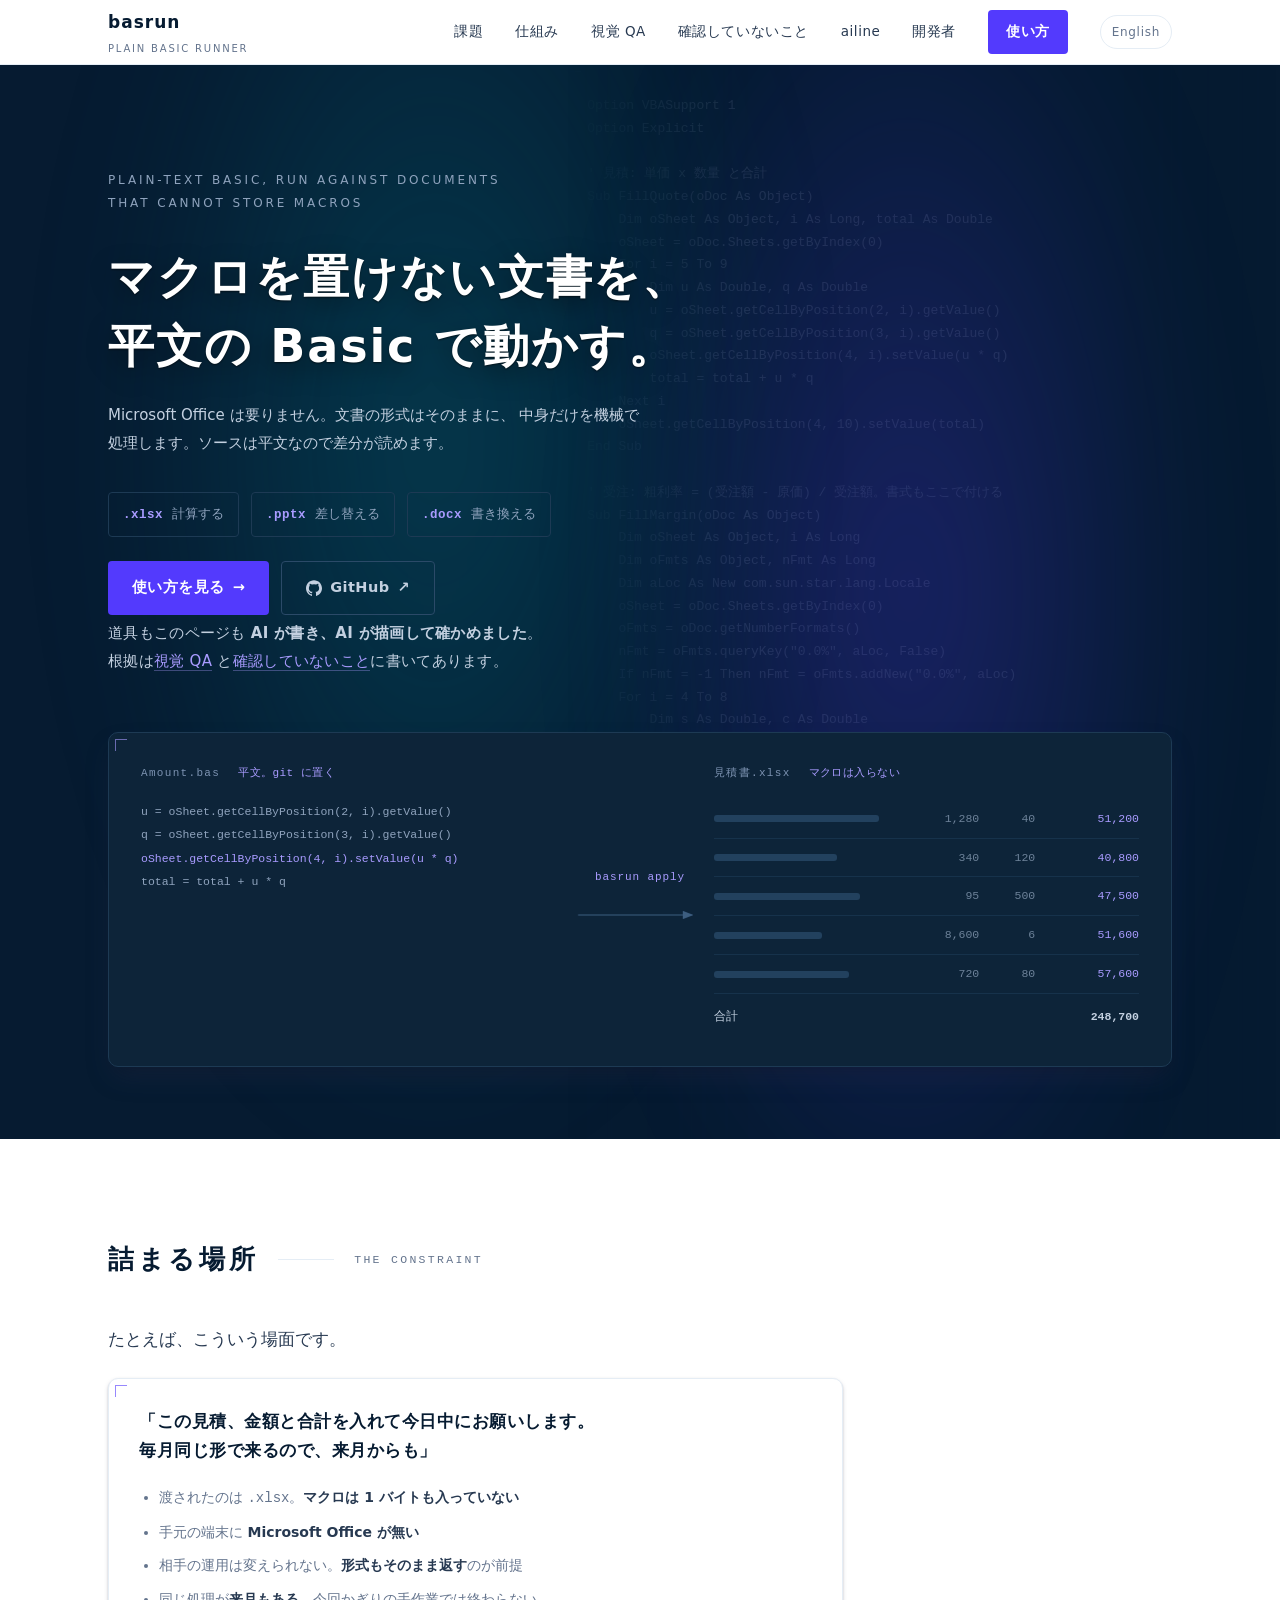
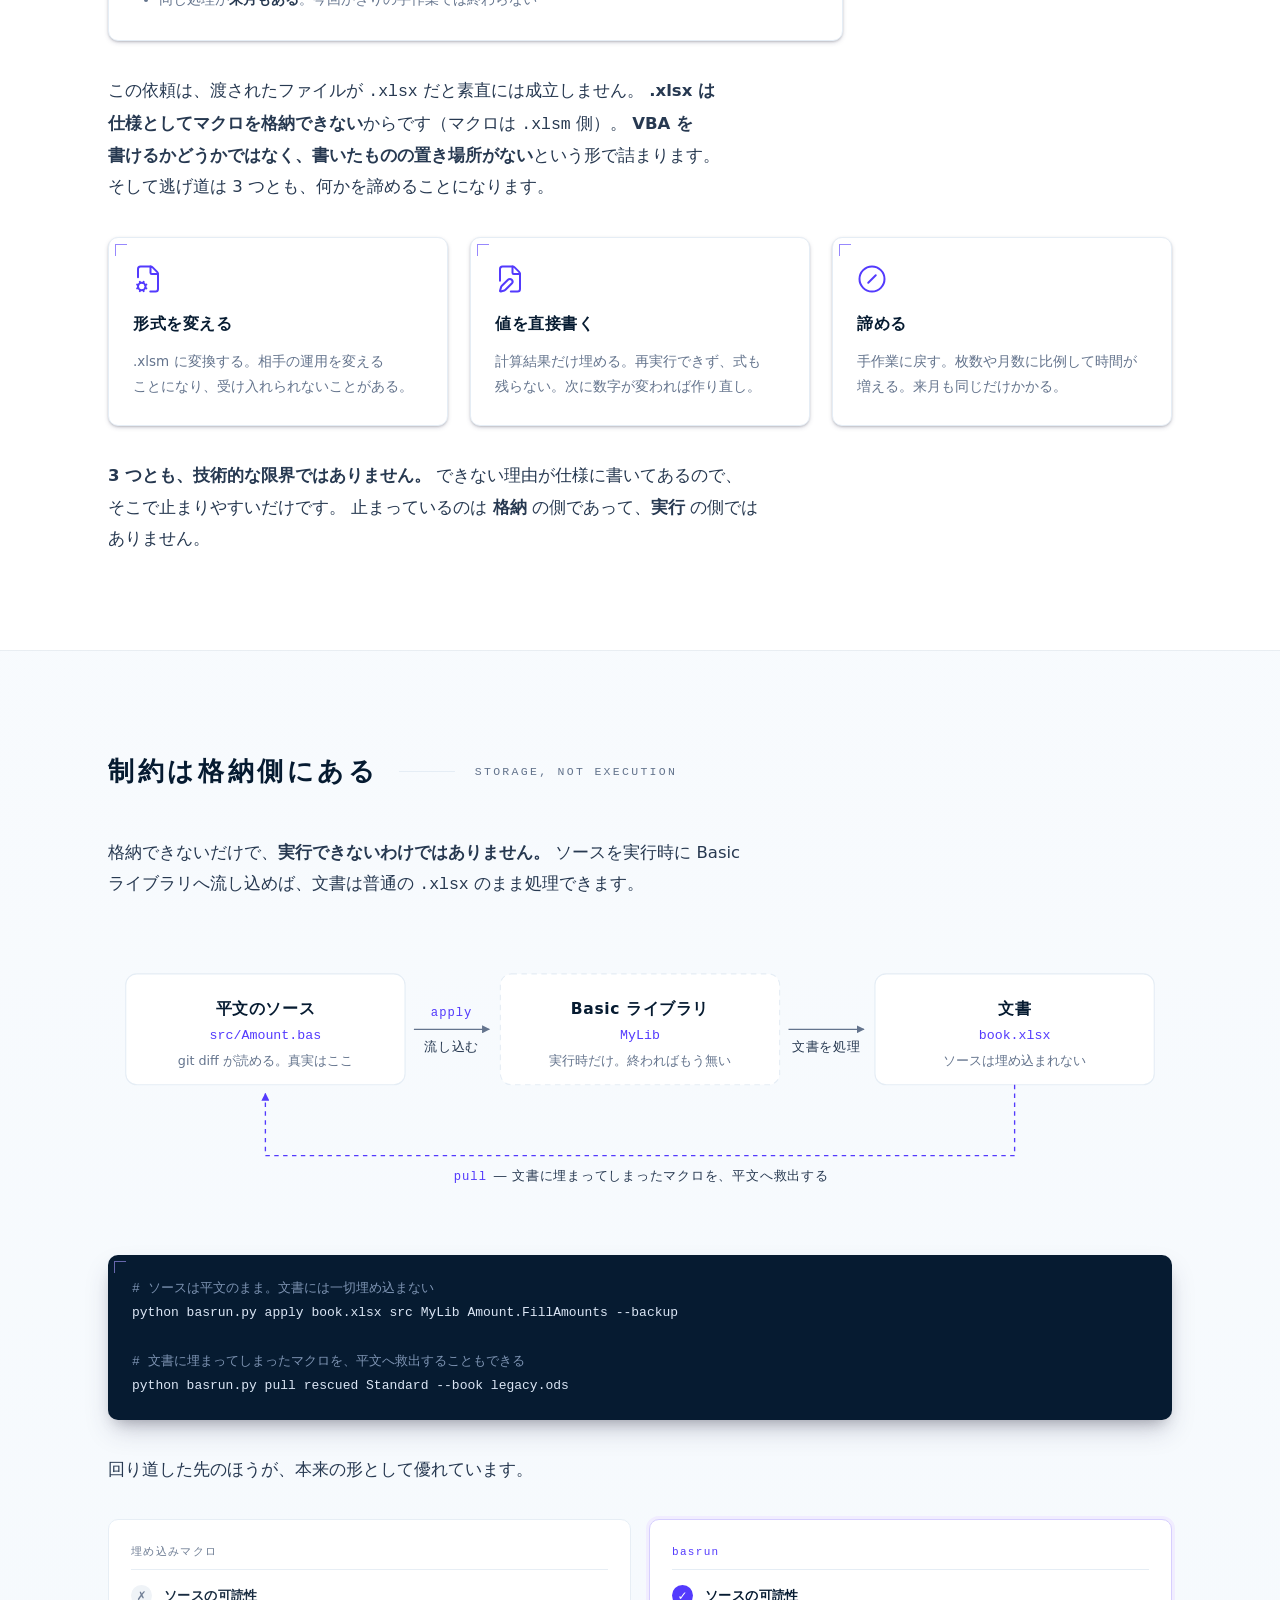
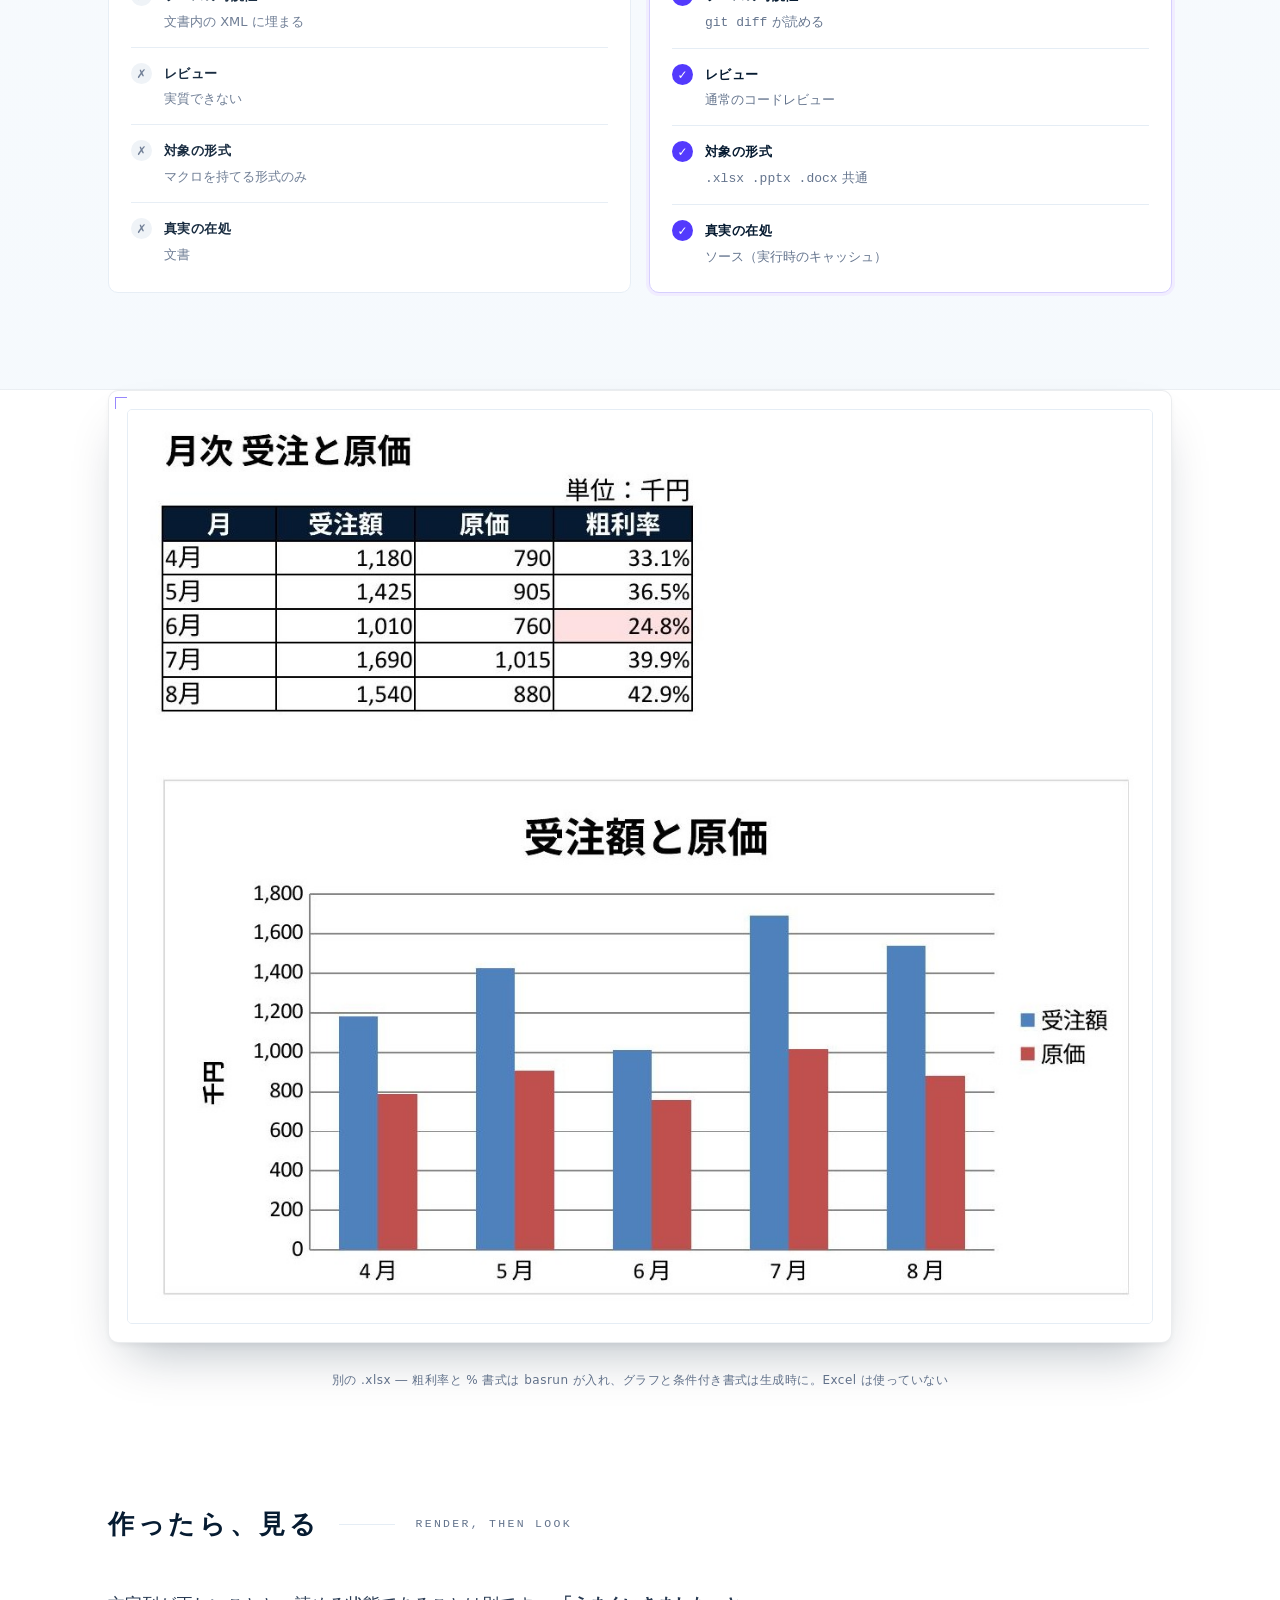
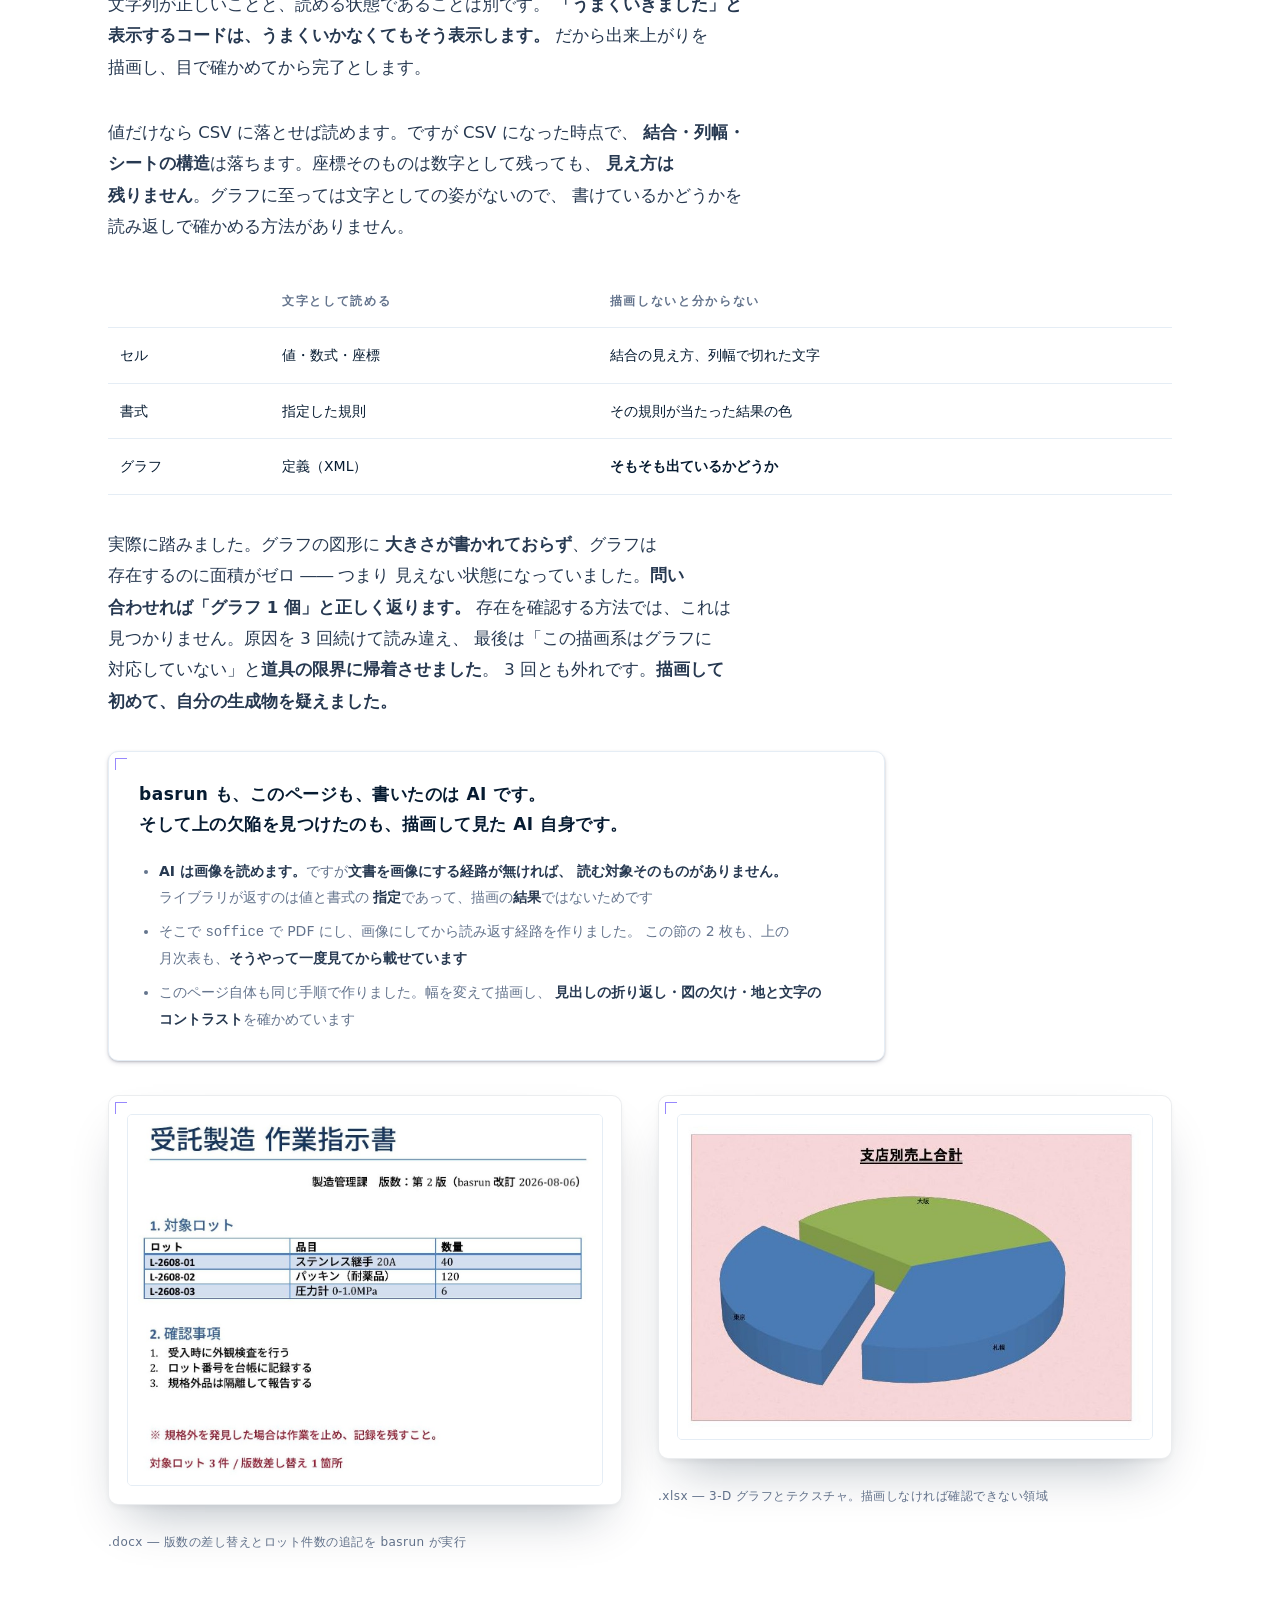
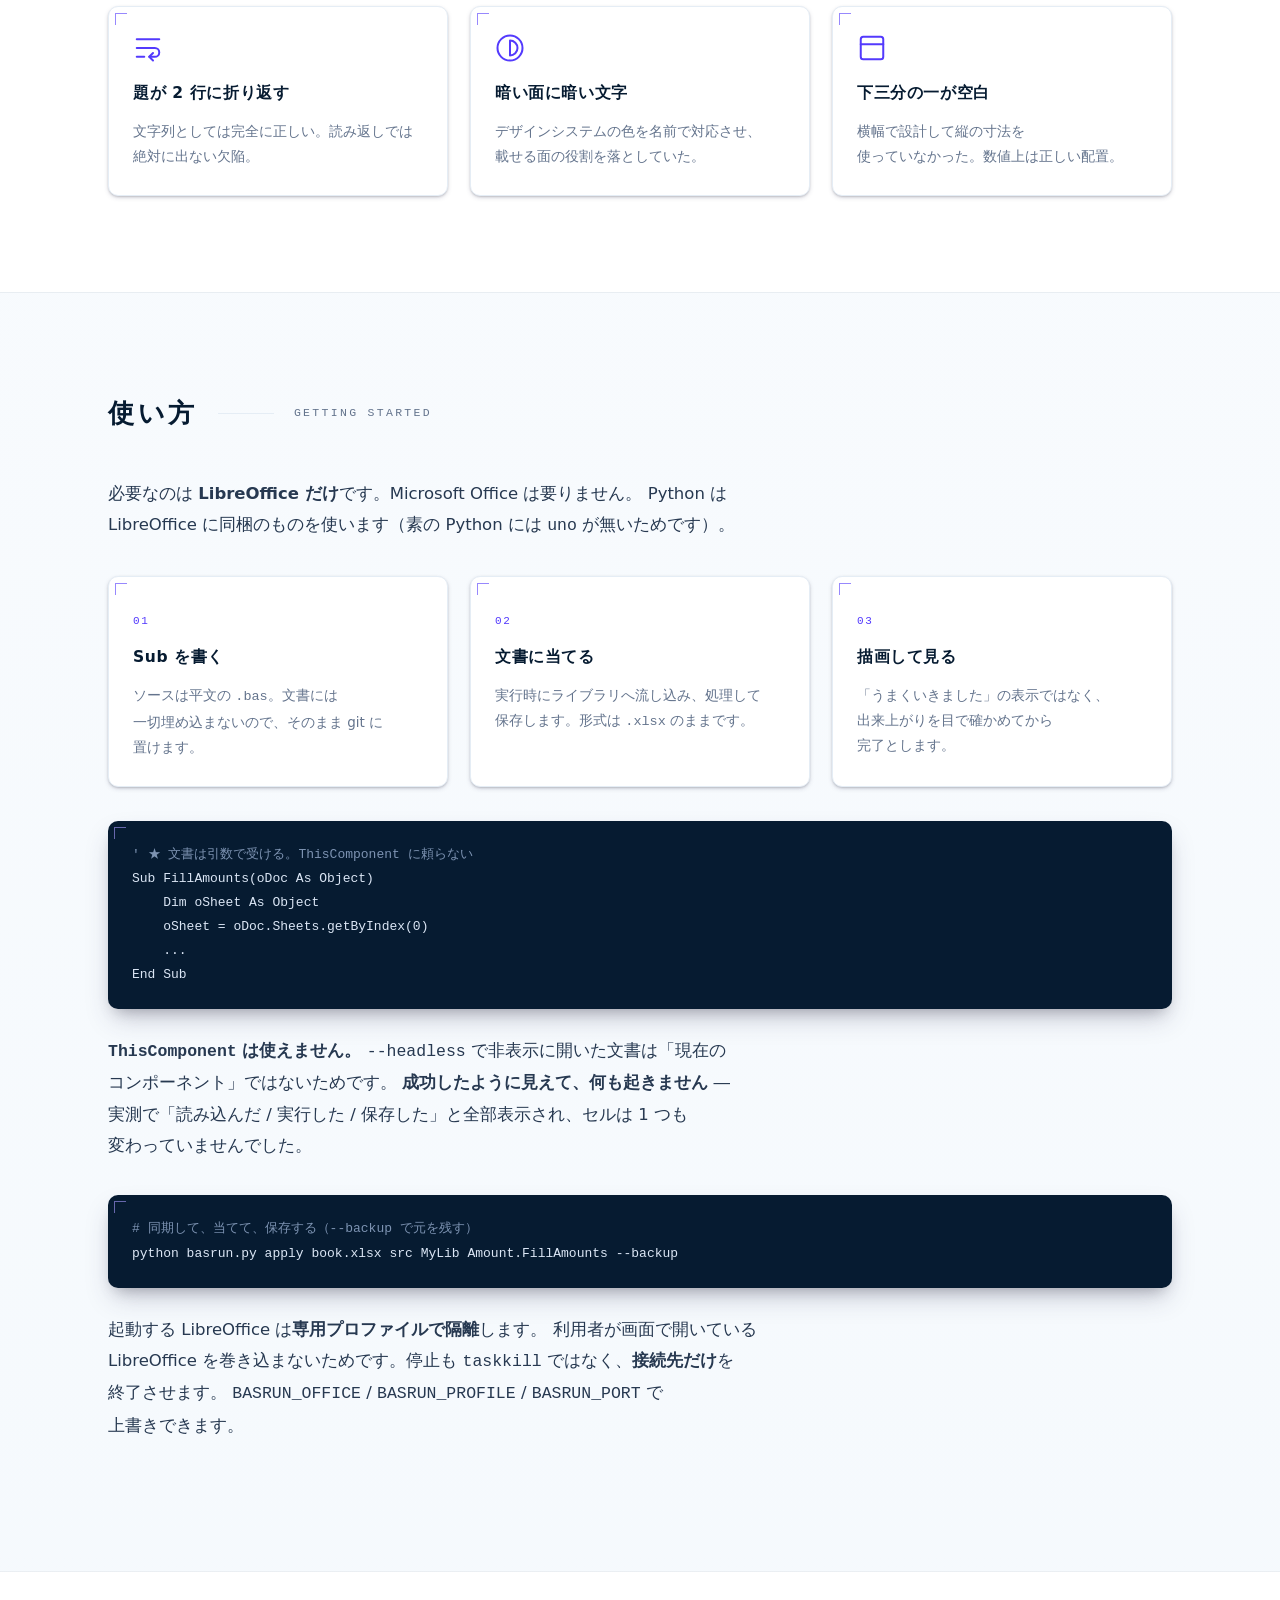
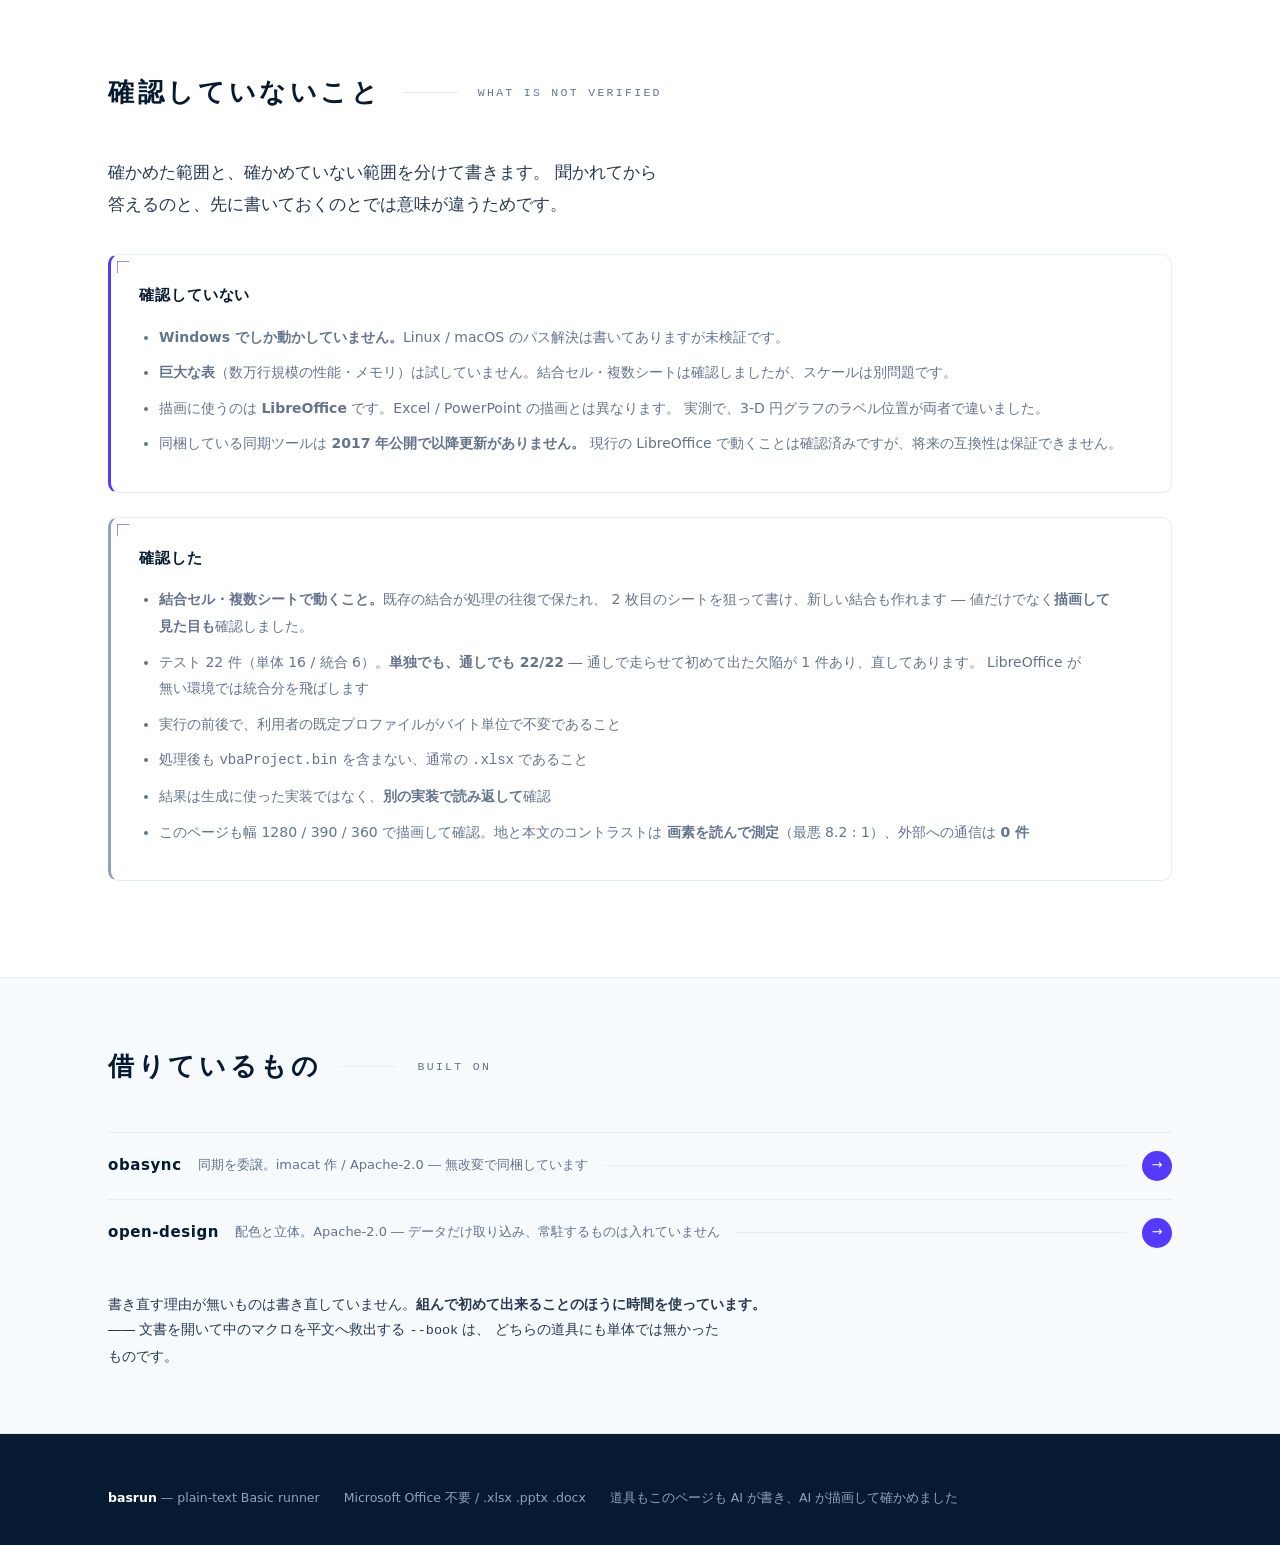
==== index.html @ 6ef1864b "本文フォント +0.5px（16→16.5）＋ヒーロー大見出しに二層の影で立体感 本文(body 継承の .lead 等)を 16→16.5px。 .hero h1 に text-shadow(近い硬" ====
<!doctype html>
<html lang="ja">
<head>
<meta charset="utf-8">
<meta name="viewport" content="width=device-width, initial-scale=1">
<title>basrun — マクロを置けない文書を、平文の Basic で動かす</title>
<meta name="description" content="Microsoft Office を持たずに .xlsx / .pptx / .docx を機械で処理する。ソースは平文のまま git に置き、実行時にライブラリへ流し込む。">
<!-- 共有プレビュー。★ 収集元の多くは絶対 URL でないと画像を拾わないので、
     デプロイ先 (GitHub Pages ルート) の絶対 URL にしてある。
     画像は生成した抽象背景 + PIL で本物の文字を合成（make_og.py）。 -->
<meta property="og:type" content="website">
<meta property="og:url" content="https://watasisaikou.github.io/">
<meta property="og:title" content="basrun — マクロを置けない文書を、平文の Basic で動かす">
<meta property="og:description" content="Office 無しで .xlsx / .pptx / .docx を機械で処理する。ソースは平文のまま git に置き、実行時にライブラリへ流し込む。">
<meta property="og:image" content="https://watasisaikou.github.io/assets/og.jpg">
<meta property="og:image:width" content="1200">
<meta property="og:image:height" content="630">
<meta name="twitter:card" content="summary_large_image">
<link rel="alternate" hreflang="ja" href="https://watasisaikou.github.io/">
<link rel="alternate" hreflang="en" href="https://watasisaikou.github.io/index.en.html">
<!-- ★ GitHub Pages は max-age=600 で CSS をキャッシュする。CSS を変えたら
     ?v を上げると、古い CSS が新しい HTML と食い違うのを防げる（キャッシュ破棄）。 -->
<link rel="stylesheet" href="style.css?v=10">
</head>
<body>

<header>
  <nav class="nav wrap" style="padding-left:28px;padding-right:28px">
    <span class="brand">basrun<small>PLAIN BASIC RUNNER</small></span>
    <a href="#problem">課題</a>
    <a href="#how">仕組み</a>
    <a href="#qa">視覚 QA</a>
    <a href="#limits">確認していないこと</a>
    <a class="pg" href="ailine.html">ailine</a>
    <a class="pg" href="about.html">開発者</a>
    <a class="cta" href="#use">使い方</a>
    <a class="lang" href="index.en.html">English</a>
  </nav>
</header>

<section class="hero">
  <pre class="bgcode" aria-hidden="true">Option VBASupport 1
Option Explicit

&#x27; 見積: 単価 x 数量 と合計
Sub FillQuote(oDoc As Object)
    Dim oSheet As Object, i As Long, total As Double
    oSheet = oDoc.Sheets.getByIndex(0)
    For i = 5 To 9
        Dim u As Double, q As Double
        u = oSheet.getCellByPosition(2, i).getValue()
        q = oSheet.getCellByPosition(3, i).getValue()
        oSheet.getCellByPosition(4, i).setValue(u * q)
        total = total + u * q
    Next i
    oSheet.getCellByPosition(4, 10).setValue(total)
End Sub

&#x27; 受注: 粗利率 = (受注額 - 原価) / 受注額。書式もここで付ける
Sub FillMargin(oDoc As Object)
    Dim oSheet As Object, i As Long
    Dim oFmts As Object, nFmt As Long
    Dim aLoc As New com.sun.star.lang.Locale
    oSheet = oDoc.Sheets.getByIndex(0)
    oFmts = oDoc.getNumberFormats()
    nFmt = oFmts.queryKey(&quot;0.0%&quot;, aLoc, False)
    If nFmt = -1 Then nFmt = oFmts.addNew(&quot;0.0%&quot;, aLoc)
    For i = 4 To 8
        Dim s As Double, c As Double
        s = oSheet.getCellByPosition(2, i).getValue()
        c = oSheet.getCellByPosition(3, i).getValue()
        If s &gt; 0 Then oSheet.getCellByPosition(4, i).setValue((s - c) / s)
    Next i
    oSheet.getCellRangeByPosition(4, 4, 4, 8).NumberFormat = nFmt
End Sub
</pre>
  <div class="wrap">
    <p class="en">PLAIN-TEXT BASIC, RUN AGAINST DOCUMENTS THAT CANNOT STORE MACROS</p>
    <h1>
      <span class="w"><span>マクロを置けない文書を、</span><span>平文の Basic で動かす。</span></span>
      <span class="n"><span>Office 無しで、</span><span>文書を動かす。</span></span>
    </h1>
    <p>Microsoft Office は要りません。文書の形式はそのままに、
       中身だけを機械で処理します。ソースは平文なので差分が読めます。</p>
    <ul class="fmt">
      <li><b>.xlsx</b><span>計算する</span></li>
      <li><b>.pptx</b><span>差し替える</span></li>
      <li><b>.docx</b><span>書き換える</span></li>
    </ul>
    <div class="hero-cta">
      <a class="go" href="#use">使い方を見る<span aria-hidden="true"> →</span></a>
      <a class="go ghost" href="https://github.com/watasisaikou/basrun" target="_blank" rel="noopener">
        <svg width="16" height="16" viewBox="0 0 24 24" fill="currentColor" aria-hidden="true"><path d="M12 .5C5.37.5 0 5.87 0 12.5c0 5.3 3.44 9.8 8.21 11.39.6.11.82-.26.82-.58v-2.03c-3.34.73-4.04-1.61-4.04-1.61-.55-1.39-1.34-1.76-1.34-1.76-1.09-.75.08-.73.08-.73 1.2.08 1.84 1.24 1.84 1.24 1.07 1.84 2.81 1.31 3.5 1 .11-.78.42-1.31.76-1.61-2.67-.3-5.47-1.33-5.47-5.93 0-1.31.47-2.38 1.24-3.22-.12-.3-.54-1.52.12-3.18 0 0 1.01-.32 3.3 1.23a11.5 11.5 0 0 1 6.01 0c2.29-1.55 3.3-1.23 3.3-1.23.66 1.66.24 2.88.12 3.18.77.84 1.24 1.91 1.24 3.22 0 4.61-2.81 5.63-5.49 5.93.43.37.81 1.1.81 2.22v3.29c0 .32.22.7.83.58C20.56 22.3 24 17.8 24 12.5 24 5.87 18.63.5 12 .5z"/></svg>
        GitHub<span aria-hidden="true"> ↗</span></a>
    </div>
    <!-- ★ 冒頭にも置く。視覚 QA の節まで読まない人には伝わらないため。
         ただし主題は道具なので、見出しと競わない静かさで。 -->
    <p class="by">道具もこのページも <b>AI が書き、AI が描画して確かめました</b>。
      <span>根拠は<a href="#qa">視覚 QA</a> と<a href="#limits">確認していないこと</a>に書いてあります。</span></p>
  </div>
  <div class="shot">
    <div class="tf">
      <div>
        <span class="tag">Amount.bas <em>平文。git に置く</em></span>
<pre>u = oSheet.getCellByPosition(2, i).getValue()
q = oSheet.getCellByPosition(3, i).getValue()
<b>oSheet.getCellByPosition(4, i).setValue(u * q)</b>
total = total + u * q</pre>
      </div>
      <div class="tf-mid">
        <span>basrun apply</span>
        <svg viewBox="0 0 100 12" aria-hidden="true" preserveAspectRatio="none">
          <defs><marker id="ha" viewBox="0 0 10 10" refX="9" refY="5"
                  markerWidth="7" markerHeight="7" orient="auto">
            <path d="M0 0 L10 5 L0 10 Z"/></marker></defs>
          <path d="M0 6 H92" marker-end="url(#ha)"/>
          <path class="pulse" d="M0 6 H92"/>
        </svg>
      </div>
      <div>
        <span class="tag">見積書.xlsx <em>マクロは入らない</em></span>
        <table class="doc">
          <tr><td style="width:44%"><i class="bar" style="width:88%"></i></td>
              <td class="num">1,280</td><td class="num">40</td>
              <td class="out">51,200</td></tr>
          <tr><td><i class="bar" style="width:66%"></i></td>
              <td class="num">340</td><td class="num">120</td>
              <td class="out">40,800</td></tr>
          <tr><td><i class="bar" style="width:78%"></i></td>
              <td class="num">95</td><td class="num">500</td>
              <td class="out">47,500</td></tr>
          <tr><td><i class="bar" style="width:58%"></i></td>
              <td class="num">8,600</td><td class="num">6</td>
              <td class="out">51,600</td></tr>
          <tr><td><i class="bar" style="width:72%"></i></td>
              <td class="num">720</td><td class="num">80</td>
              <td class="out">57,600</td></tr>
          <tr><td>合計</td><td class="num"></td><td class="num"></td>
              <td class="out">248,700</td></tr>
        </table>
      </div>
    </div>
  </div>
</section>


<section class="sec" id="problem">
  <div class="wrap">
    <div class="h2"><b>詰まる場所</b><span class="rule"></span><span class="en">THE CONSTRAINT</span></div>
    <p class="lead" style="margin-bottom:22px">たとえば、こういう場面です。</p>
    <div class="scene">
      <p class="q">「この見積、金額と合計を入れて今日中にお願いします。<br>
        毎月同じ形で来るので、来月からも」</p>
      <ul>
        <li>渡されたのは <code>.xlsx</code>。<b>マクロは 1 バイトも入っていない</b></li>
        <li>手元の端末に <b>Microsoft Office が無い</b></li>
        <li>相手の運用は変えられない。<b>形式もそのまま返す</b>のが前提</li>
        <li>同じ処理が<b>来月もある</b>。今回かぎりの手作業では終わらない</li>
      </ul>
    </div>
    <p class="lead">この依頼は、渡されたファイルが <code>.xlsx</code> だと素直には成立しません。
      <b>.xlsx は仕様としてマクロを格納できない</b>からです（マクロは <code>.xlsm</code> 側）。
      <b>VBA を書けるかどうかではなく、書いたものの置き場所がない</b>という形で詰まります。
      そして逃げ道は 3 つとも、何かを諦めることになります。</p>
    <div class="grid">
      <div class="card"><svg class="ic" viewBox="0 0 24 24" fill="none" stroke="currentColor" stroke-width="1.6" stroke-linecap="round" stroke-linejoin="round" aria-hidden="true"><path d="M15 8a1 1 0 0 1-1-1V2a2.4 2.4 0 0 1 1.704.706l3.588 3.588A2.4 2.4 0 0 1 20 8z" /> <path d="M20 8v12a2 2 0 0 1-2 2h-4.182" /> <path d="m3.305 19.53.923-.382" /> <path d="M4 10.592V4a2 2 0 0 1 2-2h8" /> <path d="m4.228 16.852-.924-.383" /> <path d="m5.852 15.228-.383-.923" /> <path d="m5.852 20.772-.383.924" /> <path d="m8.148 15.228.383-.923" /> <path d="m8.53 21.696-.382-.924" /> <path d="m9.773 16.852.922-.383" /> <path d="m9.773 19.148.922.383" /> <circle cx="7" cy="18" r="3" /></svg><h3>形式を変える</h3>
        <p>.xlsm に変換する。相手の運用を変えることになり、受け入れられないことがある。</p></div>
      <div class="card"><svg class="ic" viewBox="0 0 24 24" fill="none" stroke="currentColor" stroke-width="1.6" stroke-linecap="round" stroke-linejoin="round" aria-hidden="true"><path d="M12.659 22H18a2 2 0 0 0 2-2V8a2.4 2.4 0 0 0-.706-1.706l-3.588-3.588A2.4 2.4 0 0 0 14 2H6a2 2 0 0 0-2 2v9.34" /> <path d="M14 2v5a1 1 0 0 0 1 1h5" /> <path d="M10.378 12.622a1 1 0 0 1 3 3.003L8.36 20.637a2 2 0 0 1-.854.506l-2.867.837a.5.5 0 0 1-.62-.62l.836-2.869a2 2 0 0 1 .506-.853z" /></svg><h3>値を直接書く</h3>
        <p>計算結果だけ埋める。再実行できず、式も残らない。次に数字が変われば作り直し。</p></div>
      <div class="card"><svg class="ic" viewBox="0 0 24 24" fill="none" stroke="currentColor" stroke-width="1.6" stroke-linecap="round" stroke-linejoin="round" aria-hidden="true"><circle cx="12" cy="12" r="10" /> <line x1="9" x2="15" y1="15" y2="9" /></svg><h3>諦める</h3>
        <p>手作業に戻す。枚数や月数に比例して時間が増える。来月も同じだけかかる。</p></div>
    </div>
    <p class="lead" style="margin:34px 0 0"><b>3 つとも、技術的な限界ではありません。</b>
      できない理由が仕様に書いてあるので、そこで止まりやすいだけです。
      止まっているのは <b>格納</b> の側であって、<b>実行</b> の側ではありません。</p>
  </div>
</section>

<section class="sec alt" id="how">
  <div class="wrap">
    <div class="h2"><b>制約は格納側にある</b><span class="rule"></span><span class="en">STORAGE, NOT EXECUTION</span></div>
    <p class="lead">格納できないだけで、<b>実行できないわけではありません。</b>
      ソースを実行時に Basic ライブラリへ流し込めば、文書は普通の <code>.xlsx</code> のまま処理できます。</p>

    <div class="flow flow--pc">
      <svg viewBox="0 0 960 250" role="img"
           aria-label="平文の .bas を実行時に Basic ライブラリへ流し込み、マクロを持てない .xlsx を処理する流れ。逆に pull で文書内のマクロを平文へ取り出せる">
        <defs>
          <marker id="a1" viewBox="0 0 10 10" refX="9" refY="5"
                  markerWidth="6" markerHeight="6" orient="auto">
            <path d="M0 0 L10 5 L0 10 Z"/></marker>
          <marker id="a2" class="acc" viewBox="0 0 10 10" refX="9" refY="5"
                  markerWidth="6" markerHeight="6" orient="auto">
            <path d="M0 0 L10 5 L0 10 Z"/></marker>
        </defs>

        <rect class="box" x="16" y="36" width="252" height="100" rx="10"/>
        <text class="t" x="142" y="72" text-anchor="middle">平文のソース</text>
        <text class="m" x="142" y="95" text-anchor="middle">src/Amount.bas</text>
        <text class="s" x="142" y="118" text-anchor="middle">git diff が読める。真実はここ</text>

        <path class="ln" d="M276 86 H344" marker-end="url(#a1)"/>
        <text class="lbm" x="310" y="74" text-anchor="middle">apply</text>
        <text class="lb"  x="310" y="106" text-anchor="middle">流し込む</text>

        <rect class="box tmp" x="354" y="36" width="252" height="100" rx="10"/>
        <text class="t" x="480" y="72" text-anchor="middle">Basic ライブラリ</text>
        <text class="m" x="480" y="95" text-anchor="middle">MyLib</text>
        <text class="s" x="480" y="118" text-anchor="middle">実行時だけ。終わればもう無い</text>

        <!-- ★ ここに invoke と書きかけた。そんな下位コマンドは無い。
             流し込みと実行はどちらも apply が一度にやる。 -->
        <path class="ln" d="M614 86 H682" marker-end="url(#a1)"/>
        <text class="lb"  x="648" y="106" text-anchor="middle">文書を処理</text>

        <rect class="box" x="692" y="36" width="252" height="100" rx="10"/>
        <text class="t" x="818" y="72" text-anchor="middle">文書</text>
        <text class="m" x="818" y="95" text-anchor="middle">book.xlsx</text>
        <text class="s" x="818" y="118" text-anchor="middle">ソースは埋め込まれない</text>

        <path class="ln acc" d="M818 136 V200 H142 V144" marker-end="url(#a2)"/>
        <!-- ★ pull を中央に置くと、続く和文が右へ伸びて全体が右寄りに見えた
             (描画して確認)。二つ合わせた幅で中央に合わせる。 -->
        <text class="lbm" x="312" y="222">pull</text>
        <text class="lb"  x="348" y="222">― 文書に埋まってしまったマクロを、平文へ救出する</text>
      </svg>
    </div>

    <div class="flow flow--sp">
      <svg viewBox="0 0 340 486" role="img"
           aria-label="平文の .bas を実行時に Basic ライブラリへ流し込み、マクロを持てない .xlsx を処理する流れ">
        <defs>
          <marker id="b1" viewBox="0 0 10 10" refX="9" refY="5"
                  markerWidth="6" markerHeight="6" orient="auto">
            <path d="M0 0 L10 5 L0 10 Z"/></marker>
          <marker id="b2" class="acc" viewBox="0 0 10 10" refX="9" refY="5"
                  markerWidth="6" markerHeight="6" orient="auto">
            <path d="M0 0 L10 5 L0 10 Z"/></marker>
        </defs>

        <rect class="box" x="44" y="8" width="282" height="92" rx="10"/>
        <text class="t" x="64" y="40">平文のソース</text>
        <text class="m" x="64" y="64">src/Amount.bas</text>
        <text class="s" x="64" y="86">git diff が読める。真実はここ</text>

        <path class="ln" d="M185 100 V160" marker-end="url(#b1)"/>
        <text class="lbm" x="201" y="125">apply</text>
        <text class="lb"  x="201" y="143">流し込む</text>

        <rect class="box tmp" x="44" y="170" width="282" height="92" rx="10"/>
        <text class="t" x="64" y="202">Basic ライブラリ</text>
        <text class="m" x="64" y="226">MyLib</text>
        <text class="s" x="64" y="248">実行時だけ。終わればもう無い</text>

        <path class="ln" d="M185 262 V322" marker-end="url(#b1)"/>
        <text class="lb"  x="201" y="297">文書を処理</text>

        <rect class="box" x="44" y="332" width="282" height="92" rx="10"/>
        <text class="t" x="64" y="364">文書</text>
        <text class="m" x="64" y="388">book.xlsx</text>
        <text class="s" x="64" y="410">ソースは埋め込まれない</text>

        <!-- ★ 箱の下辺と同じ高さで左へ引いたら、線が宙から生えて見えた
             (描画して確認)。一度下へ降りてから折り返す。 -->
        <path class="ln acc" d="M185 424 V442 H26 V54 H36" marker-end="url(#b2)"/>
        <text class="lbm" x="26" y="470">pull</text>
        <text class="lb"  x="58" y="470">― 埋まったマクロを平文へ救出</text>
      </svg>
    </div>

<pre><span class="c"># ソースは平文のまま。文書には一切埋め込まない</span>
python basrun.py apply book.xlsx src MyLib Amount.FillAmounts --backup

<span class="c"># 文書に埋まってしまったマクロを、平文へ救出することもできる</span>
python basrun.py pull rescued Standard --book legacy.ods</pre>
    <p class="lead" style="margin-top:34px">回り道した先のほうが、本来の形として優れています。</p>
    <div class="vs">
      <div class="vs-col vs-old">
        <div class="vs-cap">埋め込みマクロ</div>
        <div class="vs-item"><span class="mk">✗</span><div><b>ソースの可読性</b><p>文書内の XML に埋まる</p></div></div>
        <div class="vs-item"><span class="mk">✗</span><div><b>レビュー</b><p>実質できない</p></div></div>
        <div class="vs-item"><span class="mk">✗</span><div><b>対象の形式</b><p>マクロを持てる形式のみ</p></div></div>
        <div class="vs-item"><span class="mk">✗</span><div><b>真実の在処</b><p>文書</p></div></div>
      </div>
      <div class="vs-col vs-new">
        <div class="vs-cap">basrun</div>
        <div class="vs-item"><span class="mk">✓</span><div><b>ソースの可読性</b><p><code>git diff</code> が読める</p></div></div>
        <div class="vs-item"><span class="mk">✓</span><div><b>レビュー</b><p>通常のコードレビュー</p></div></div>
        <div class="vs-item"><span class="mk">✓</span><div><b>対象の形式</b><p><code>.xlsx .pptx .docx</code> 共通</p></div></div>
        <div class="vs-item"><span class="mk">✓</span><div><b>真実の在処</b><p>ソース（実行時のキャッシュ）</p></div></div>
      </div>
    </div>
  </div>
</section>

<div class="band"><figure class="mat"><img src="assets/orders_c.jpg" alt="basrun が粗利率を埋めた月次表とグラフ"></figure></div>
<p class="cap">別の .xlsx ― 粗利率と % 書式は basrun が入れ、グラフと条件付き書式は生成時に。Excel は使っていない</p>

<section class="sec" id="qa">
  <div class="wrap">
    <div class="h2"><b>作ったら、見る</b><span class="rule"></span><span class="en">RENDER, THEN LOOK</span></div>
    <p class="lead">文字列が正しいことと、読める状態であることは別です。
      <b>「うまくいきました」と表示するコードは、うまくいかなくてもそう表示します。</b>
      だから出来上がりを描画し、目で確かめてから完了とします。</p>

    <p class="lead">値だけなら CSV に落とせば読めます。ですが CSV になった時点で、
      <b>結合・列幅・シートの構造</b>は落ちます。座標そのものは数字として残っても、
      <b>見え方は残りません</b>。グラフに至っては文字としての姿がないので、
      書けているかどうかを読み返しで確かめる方法がありません。</p>
    <table>
      <tr><th></th><th>文字として読める</th><th>描画しないと分からない</th></tr>
      <tr><td>セル</td><td>値・数式・座標</td><td>結合の見え方、列幅で切れた文字</td></tr>
      <tr><td>書式</td><td>指定した規則</td><td>その規則が当たった結果の色</td></tr>
      <tr><td>グラフ</td><td>定義（XML）</td><td><b>そもそも出ているかどうか</b></td></tr>
    </table>
    <p class="lead" style="margin-top:34px">実際に踏みました。グラフの図形に
      <b>大きさが書かれておらず</b>、グラフは存在するのに面積がゼロ ―― つまり
      見えない状態になっていました。<b>問い合わせれば「グラフ 1 個」と正しく返ります。</b>
      存在を確認する方法では、これは見つかりません。原因を 3 回続けて読み違え、
      最後は「この描画系はグラフに対応していない」と<b>道具の限界に帰着させました</b>。
      3 回とも外れです。<b>描画して初めて、自分の生成物を疑えました。</b></p>

    <div class="scene" style="max-width:74ch">
      <p class="q">basrun も、このページも、書いたのは AI です。<br>
        そして上の欠陥を見つけたのも、描画して見た AI 自身です。</p>
      <ul>
        <li><b>AI は画像を読めます。</b>ですが<b>文書を画像にする経路が無ければ、
          読む対象そのものがありません。</b>ライブラリが返すのは値と書式の
          <b>指定</b>であって、描画の<b>結果</b>ではないためです</li>
        <li>そこで <code>soffice</code> で PDF にし、画像にしてから読み返す経路を作りました。
          この節の 2 枚も、上の月次表も、<b>そうやって一度見てから載せています</b></li>
        <li>このページ自体も同じ手順で作りました。幅を変えて描画し、
          <b>見出しの折り返し・図の欠け・地と文字のコントラスト</b>を確かめています</li>
      </ul>
    </div>
    <div class="two">
      <div>
        <figure class="mat"><img src="assets/worksheet_c.jpg" alt="basrun が版数を差し替えた作業指示書"></figure>
        <p class="cap" style="text-align:left;padding-left:0">.docx ― 版数の差し替えとロット件数の追記を basrun が実行</p>
      </div>
      <div>
        <figure class="mat"><img src="assets/pie_c.jpg" alt="生成した 3-D 円グラフを描画したもの"></figure>
        <p class="cap" style="text-align:left;padding-left:0">.xlsx ― 3-D グラフとテクスチャ。描画しなければ確認できない領域</p>
      </div>
    </div>
    <div class="grid" style="margin-top:40px">
      <div class="card"><svg class="ic" viewBox="0 0 24 24" fill="none" stroke="currentColor" stroke-width="1.6" stroke-linecap="round" stroke-linejoin="round" aria-hidden="true"><path d="m16 16-3 3 3 3" /> <path d="M3 12h14.5a1 1 0 0 1 0 7H13" /> <path d="M3 19h6" /> <path d="M3 5h18" /></svg><h3>題が 2 行に折り返す</h3>
        <p>文字列としては完全に正しい。読み返しでは絶対に出ない欠陥。</p></div>
      <div class="card"><svg class="ic" viewBox="0 0 24 24" fill="none" stroke="currentColor" stroke-width="1.6" stroke-linecap="round" stroke-linejoin="round" aria-hidden="true"><circle cx="12" cy="12" r="10" /> <path d="M12 18a6 6 0 0 0 0-12v12z" /></svg><h3>暗い面に暗い文字</h3>
        <p>デザインシステムの色を名前で対応させ、載せる面の役割を落としていた。</p></div>
      <div class="card"><svg class="ic" viewBox="0 0 24 24" fill="none" stroke="currentColor" stroke-width="1.6" stroke-linecap="round" stroke-linejoin="round" aria-hidden="true"><rect width="18" height="18" x="3" y="3" rx="2" /> <path d="M3 9h18" /></svg><h3>下三分の一が空白</h3>
        <p>横幅で設計して縦の寸法を使っていなかった。数値上は正しい配置。</p></div>
    </div>
  </div>
</section>

<section class="sec alt" id="use">
  <div class="wrap">
    <div class="h2"><b>使い方</b><span class="rule"></span><span class="en">GETTING STARTED</span></div>
    <p class="lead">必要なのは <b>LibreOffice だけ</b>です。Microsoft Office は要りません。
      Python は LibreOffice に同梱のものを使います（素の Python には <code>uno</code> が無いためです）。</p>
    <div class="grid">
      <div class="card"><span class="n">01</span><h3>Sub を書く</h3>
        <p>ソースは平文の <code>.bas</code>。文書には一切埋め込まないので、そのまま git に置けます。</p></div>
      <div class="card"><span class="n">02</span><h3>文書に当てる</h3>
        <p>実行時にライブラリへ流し込み、処理して保存します。形式は <code>.xlsx</code> のままです。</p></div>
      <div class="card"><span class="n">03</span><h3>描画して見る</h3>
        <p>「うまくいきました」の表示ではなく、出来上がりを目で確かめてから完了とします。</p></div>
    </div>
<pre style="margin-top:34px"><span class="c">' ★ 文書は引数で受ける。ThisComponent に頼らない</span>
Sub FillAmounts(oDoc As Object)
    Dim oSheet As Object
    oSheet = oDoc.Sheets.getByIndex(0)
    ...
End Sub</pre>
    <p class="lead" style="margin-top:26px"><b><code>ThisComponent</code> は使えません。</b>
      <code>--headless</code> で非表示に開いた文書は「現在のコンポーネント」ではないためです。
      <b>成功したように見えて、何も起きません</b> ―
      実測で「読み込んだ / 実行した / 保存した」と全部表示され、セルは 1 つも変わっていませんでした。</p>
<pre><span class="c"># 同期して、当てて、保存する（--backup で元を残す）</span>
python basrun.py apply book.xlsx src MyLib Amount.FillAmounts --backup</pre>
    <p class="lead" style="margin-top:26px">起動する LibreOffice は<b>専用プロファイルで隔離</b>します。
      利用者が画面で開いている LibreOffice を巻き込まないためです。停止も
      <code>taskkill</code> ではなく、<b>接続先だけ</b>を終了させます。
      <code>BASRUN_OFFICE</code> / <code>BASRUN_PROFILE</code> / <code>BASRUN_PORT</code> で上書きできます。</p>
  </div>
</section>

<section class="sec" id="limits">
  <div class="wrap">
    <div class="h2"><b>確認していないこと</b><span class="rule"></span><span class="en">WHAT IS NOT VERIFIED</span></div>
    <p class="lead">確かめた範囲と、確かめていない範囲を分けて書きます。
      聞かれてから答えるのと、先に書いておくのとでは意味が違うためです。</p>
    <div class="limits">
      <h3>確認していない</h3>
      <ul>
        <li><b>Windows でしか動かしていません。</b>Linux / macOS のパス解決は書いてありますが未検証です。</li>
        <li><b>巨大な表</b>（数万行規模の性能・メモリ）は試していません。結合セル・複数シートは確認しましたが、スケールは別問題です。</li>
        <li>描画に使うのは <b>LibreOffice</b> です。Excel / PowerPoint の描画とは異なります。
            実測で、3-D 円グラフのラベル位置が両者で違いました。</li>
        <li>同梱している同期ツールは <b>2017 年公開で以降更新がありません。</b>
            現行の LibreOffice で動くことは確認済みですが、将来の互換性は保証できません。</li>
      </ul>
    </div>
    <div class="limits" style="margin-top:24px;border-left-color:#8fa3bd">
      <h3>確認した</h3>
      <ul>
        <li><b>結合セル・複数シートで動くこと。</b>既存の結合が処理の往復で保たれ、
            2 枚目のシートを狙って書け、新しい結合も作れます ―
            値だけでなく<b>描画して見た目も</b>確認しました。</li>
        <li>テスト 22 件（単体 16 / 統合 6）。<b>単独でも、通しでも 22/22</b>
            ― 通しで走らせて初めて出た欠陥が 1 件あり、直してあります。
            LibreOffice が無い環境では統合分を飛ばします</li>
        <li>実行の前後で、利用者の既定プロファイルがバイト単位で不変であること</li>
        <li>処理後も <code>vbaProject.bin</code> を含まない、通常の <code>.xlsx</code> であること</li>
        <li>結果は生成に使った実装ではなく、<b>別の実装で読み返して</b>確認</li>
        <li>このページも幅 1280 / 390 / 360 で描画して確認。地と本文のコントラストは
            <b>画素を読んで測定</b>（最悪 8.2 : 1）、外部への通信は <b>0 件</b></li>
      </ul>
    </div>
  </div>
</section>

<section class="sec alt" style="padding:64px 0">
  <div class="wrap">
    <div class="h2"><b>借りているもの</b><span class="rule"></span><span class="en">BUILT ON</span></div>
    <a class="link" href="https://pypi.org/project/obasync/">
      <b>obasync</b>
      <span class="note">同期を委譲。imacat 作 / Apache-2.0 ― 無改変で同梱しています</span>
      <span class="rule"></span><span class="arrow">→</span></a>
    <a class="link" href="https://github.com/nexu-io/open-design">
      <b>open-design</b>
      <span class="note">配色と立体。Apache-2.0 ― データだけ取り込み、常駐するものは入れていません</span>
      <span class="rule"></span><span class="arrow">→</span></a>
    <p class="lead" style="margin:26px 0 0;font-size:13.5px;max-width:78ch">
      書き直す理由が無いものは書き直していません。<b>組んで初めて出来ることのほうに時間を使っています。</b>
      ―― 文書を開いて中のマクロを平文へ救出する <code>--book</code> は、
      どちらの道具にも単体では無かったものです。</p>
  </div>
</section>

<footer>
  <div class="wrap">
    <span><b style="color:#fff">basrun</b> — plain-text Basic runner</span>
    <span>Microsoft Office 不要 / .xlsx .pptx .docx</span>
    <span>道具もこのページも AI が書き、AI が描画して確かめました</span>
  </div>
</footer>

<script src="ripple.js?v=3" defer></script>
</body>
</html>
---- style.css ----
/* ───────────────────────────────────────────────────────────────
 * 色と立体は Stripe のデザインシステムから (open-design, Apache-2.0)。
 * 構造とリズムは和文コーポレートサイトの型から借りた:
 *   和文見出し + 英語副題 / 細い罫線 + 丸い矢印 / 全面帯 / 広い余白
 * ★ 縦書きと写真は借りない。技術文書では読みにくく、写真は持っていない。
 *   代わりに「描画した実物」を全面帯に置く。
 * ─────────────────────────────────────────────────────────────── */
:root{
  --bg:#ffffff; --surface:#ffffff; --surface-warm:#f6f9fc;
  --fg:#061b31; --fg-2:#273951; --muted:#64748d;
  --border:#e5edf5;
  --accent:#533afd; --accent-on:#ffffff; --accent-hover:#4434d4;
  --radius-sm:4px; --radius-md:6px; --radius-lg:10px;  /* ★ 面はすべて lg */
  --shadow-card:0 2px 5px -1px rgba(50,50,93,.25), 0 1px 3px -1px rgba(0,0,0,.3);
  --shadow-lift:0 13px 27px -5px rgba(50,50,93,.25), 0 8px 16px -8px rgba(0,0,0,.3);
  --font-body:"Helvetica Neue","Hiragino Kaku Gothic ProN","Noto Sans JP",
              "Yu Gothic",system-ui,sans-serif;
  --font-mono:ui-monospace,"SF Mono",Menlo,Consolas,monospace;
  --w:1120px;
}
*{box-sizing:border-box}
html{scroll-behavior:smooth}
/* ── 地 ──────────────────────────────────────────────────────
 * ★ 真っ白のベタでは素人臭く、模様を入れれば文章が読みにくい。
 *   ヒーローで当の .bas を敷いたのと同じ手を使う ── **地に敷くのは
 *   表計算のセルの目 (方眼)**。飾りではなく、この道具が扱っているもの。
 *   素材もライセンスも要らず、主題と一致するので「形で選ぶ」失敗が起きない。
 * ★ 濃さは目分量で決めない。下の qa_contrast で実際の画素を読んで、
 *   本文とのコントラスト比が落ちないことを確かめてある。
 * ─────────────────────────────────────────────────────────── */
/* ★ background-attachment:fixed は端末によって挙動が怪しい。
   地は全部「固定した層」に持たせ、body 自身は無地にする。 */
body{margin:0;color:var(--fg);font-family:var(--font-body);
     font-size:16.5px;line-height:1.9;-webkit-font-smoothing:antialiased;
     background:var(--bg);
     /* ★ 日本語を文節で折り返す。既定だと「そのまま」が「そ／のままに」と
        語の途中で割れる（実機で Namakoo が指摘）。auto-phrase は文節境界で
        改行する（Chromium 対応・非対応ブラウザは従来の折り返しに劣化）。 */
     word-break:auto-phrase}
/* 方眼。固定して置くので、送っても地が流れず落ち着いている。
   ★ 明るい節の面は .5 まで薄めてある。濃いと方眼がそこだけ消え、
   地が別物になる (実測: 線と紙の差が 1.335 → 1.115 まで落ちていた)。 */
body::before{content:"";position:fixed;inset:0;z-index:-2;pointer-events:none;
  background-image:
    linear-gradient(90deg,rgba(6,27,49,.058) 1px,transparent 1px),
    linear-gradient(180deg,rgba(6,27,49,.058) 1px,transparent 1px);
  background-size:44px 44px}
/* 暗いヒーローから明るい本文へ落ちる境目に、ごく薄い accent の光。
   ★ 単色の面が続くのを切るのが目的なので、見えるか見えないかの濃さで置く */
body::after{content:"";position:fixed;inset:0;z-index:-3;pointer-events:none;
  background:
    radial-gradient(70% 44% at 82% 8%,rgba(83,58,253,.055),transparent 70%),
    radial-gradient(60% 40% at 8% 62%,rgba(2,128,144,.045),transparent 70%),
    linear-gradient(180deg,#fff 0%,#fbfcfe 38%,#f5f9fd 100%)}
a{color:inherit}
.wrap{max-width:var(--w);margin:0 auto;padding:0 28px}

/* ── ナビ: 細く、右端に一つだけ強い色 ───────────────────────────── */
/* ★ 半透明にすると、下を通る図版が透けて幽霊のように残る (描画して確認)。
   ぼかしだけでは隠れないので不透明にする。 */
header{position:sticky;top:0;z-index:20;background:#fff;
       border-bottom:1px solid var(--border)}
.nav{max-width:var(--w);margin:0 auto;display:flex;align-items:center;
     gap:32px;padding:0 28px;height:64px}
.brand{font-weight:700;letter-spacing:.06em;font-size:17px;margin-right:auto}
.brand small{display:block;font-weight:400;font-size:10px;color:var(--muted);
             letter-spacing:.18em}
.nav a{text-decoration:none;font-size:13.5px;color:var(--fg-2);letter-spacing:.04em}
.nav a:hover{color:var(--accent)}
.nav .cta{background:var(--accent);color:var(--accent-on);padding:9px 18px;
          border-radius:var(--radius-sm);font-weight:600}
.nav .cta:hover{background:var(--accent-hover);color:#fff}
/* ★ 言語トグル。日本語⇄English を右端に小さなピルで。★ モバイルでも消さない
   （下の :not(.lang) 参照）── 英語版から日本語版へ戻れなくなる事故を防ぐ。 */
.nav .lang{font-size:12px;color:var(--muted);border:1px solid var(--border);
  padding:5px 11px;border-radius:999px;letter-spacing:.06em}
.nav .lang:hover{color:var(--accent);border-color:var(--accent)}

/* ── ヒーロー ─────────────────────────────────────────────────
 * 参考サイトは研究室の映像で「どういう場所か」を読む前に伝えていた。
 * ★ 開発道具でそれに当たるのは、動いているコードそのもの。
 *   飾りの画像ではなく、このページが扱っている当の .bas を背後に敷く。
 *   素材も認証もライセンスも要らず、中身が主題と一致する。
 * ─────────────────────────────────────────────────────────── */
.hero{background:var(--fg);color:#fff;padding:104px 0 0;position:relative;
      overflow:hidden;isolation:isolate}
/* ★ ヒーローだけに置く光の層。本文の裏 (方眼) は静かなままにし、
   動きは「驚き」の場所にだけ置く。overflow:hidden がヒーロー外への
   漏れを断つ。z-index:-1 で文字より必ず後ろ。teal と violet を別々に
   漂わせて、同期しない緩いオーロラにする。★ 濃さは誇張気味 (.30/.26)。
   見にくければ alpha を下げるだけでよい。動き自体は下の no-preference で。 */
.hero::before,.hero::after{content:"";position:absolute;z-index:-1;
  pointer-events:none;border-radius:50%;filter:blur(60px);will-change:transform}
.hero::before{width:52%;height:130%;left:8%;top:-30%;
  background:radial-gradient(closest-side,rgba(2,128,144,.30),transparent)}
.hero::after{width:46%;height:130%;right:6%;top:-16%;
  background:radial-gradient(closest-side,rgba(83,58,253,.26),transparent)}
/* ★ 最初は左から敷いて、文章の背後を横切って読みにくくした (描画して確認)。
   文章は左にあるので、コードは右へ寄せる。空いていた右側も同時に埋まる。 */
.hero .bgcode{position:absolute;top:0;bottom:0;right:0;width:56%;z-index:-1;
  margin:0;padding:30px 0 0 24px;
  font-family:var(--font-mono);font-size:13px;line-height:1.75;white-space:pre;
  color:#8fa3bd;opacity:.16;pointer-events:none;user-select:none;overflow:hidden;
  -webkit-mask-image:linear-gradient(90deg,transparent 0%,#000 26%,#000 78%,transparent 100%);
  mask-image:linear-gradient(90deg,transparent 0%,#000 26%,#000 78%,transparent 100%)}
@media(max-width:820px){.hero .bgcode{display:none}}
.hero h1{font-size:clamp(27px,4.4vw,46px);line-height:1.5;margin:0 0 20px;
         letter-spacing:.04em;font-weight:700;
         /* ★ 暗い背景から浮かせて立体的に。近い硬い影＋遠い柔らかい影の二層で
            自然な奥行き（けばけばしくしない）。 */
         text-shadow:0 1px 2px rgba(0,0,0,.55), 0 8px 26px rgba(0,0,0,.38)}
/* ★ 句ごとに inline-block にして、意味の切れ目でだけ折り返させる。
   <br> を決め打ちすると幅によって変な所で割れる (スマホで実際に割れた)。 */
.hero h1 span{display:inline-block}
/* ★ 狭い画面では短い見出しに差し替える。
   句単位で折り返させても、句そのものが画面幅より長ければ中で割れる。
   390px 幅に 27px の見出しは 12 文字前後しか入らない ── 物理的に足りない。
   文言のほうを幅に合わせる。読み手には見えない前提になるので、
   意味は副題と本文が引き継ぐようにしてある。 */
.hero h1 .n{display:none}
.hero .en{font-size:12px;letter-spacing:.24em;color:#8fa3bd;margin:0 0 28px}
.hero p{max-width:56ch;color:#c3d0e0;margin:0 0 34px;font-size:15px}
.fmt{list-style:none;display:flex;gap:12px;margin:0 0 8px;padding:0;flex-wrap:wrap}
.fmt li{border:1px solid #1d3a54;border-radius:var(--radius-sm);
        padding:9px 14px;display:flex;gap:9px;align-items:baseline}
.fmt b{font-family:var(--font-mono);font-size:12.5px;color:#a99bff;letter-spacing:.04em}
.fmt span{font-size:12.5px;color:#8fa3bd}
/* ★ ヒーロー本体の行動導線。ナビの「使い方」だけだと「で、何を押す?」が弱い
   (外部レビューの指摘)。★ GitHub は未公開なので死にリンクを避け、#use へ送る。
   書式の直後・静かな AI 注記の前に置き、行動 → 注記 の順にする。 */
.hero-cta{margin:24px 0 4px;display:flex;gap:12px;flex-wrap:wrap}
.hero .go{display:inline-flex;align-items:center;gap:8px;background:var(--accent);
  color:var(--accent-on);padding:12px 24px;border-radius:var(--radius-sm);
  font-weight:600;font-size:14.5px;letter-spacing:.03em;text-decoration:none}
.hero .go:hover{background:var(--accent-hover);color:#fff}
/* ★ 二次ボタン（GitHub）。basrun 公開後に足した本物のリンク。
   一次（紫）に対してゴースト（枠だけ）で、主役を食わない静かさに。 */
.hero .go.ghost{background:transparent;color:#c3d0e0;border:1px solid #2b4a68}
.hero .go.ghost:hover{background:#122a41;color:#fff;border-color:#3a5a78}
.by{margin:26px 0 0;font-size:12.5px;color:#7d93b2;letter-spacing:.02em}
.by b{color:#c3d0e0;font-weight:600}
.by span{display:block}   /* ★ 「根拠 / は」で折れていた。二文目は行頭から */
.by a{color:#a99bff;text-decoration:none;border-bottom:1px solid rgba(169,155,255,.35)}
.by a:hover{border-bottom-color:#a99bff}
.hero .shot{margin:56px auto 0;max-width:var(--w);padding:0 28px 72px}

/* ── ヒーローの図: 変換そのもの ──────────────────────────────
 * ★ 最初は「描画した見積書」をそのまま大きく置いていた。だが**ここは実物を
 *   見せる場所ではなく、何をする道具かを一目で伝える場所** (Namakoo の指摘)。
 *   実物は下の節に 4 枚ある。しかも白い紙を暗い面に落とすので浮いて重かった。
 * ★ 撮ったものではなく、暗い面で組み直す。左のコードは実際の Amount.bas の
 *   行、右の数字は実際に basrun が入れた金額。**見た目は作るが、中身は作らない。**
 * ─────────────────────────────────────────────────────────── */
/* ★ 中央揃えにしたら、表のほうが背が高いぶんコードだけ下がって
   左右の見出しがずれた (描画して確認)。見出しは上で揃え、矢印だけ中央へ。 */
.tf{display:grid;grid-template-columns:1fr 148px 1fr;align-items:start;
  background:#0d2439;border:1px solid #1d3a54;border-radius:var(--radius-lg);
  padding:30px 32px;box-shadow:var(--shadow-lift)}
.tf .tag{display:block;font-family:var(--font-mono);font-size:11px;
  letter-spacing:.12em;color:#7d93b2;margin-bottom:16px}
.tf .tag em{font-style:normal;color:#a99bff;margin-left:10px;letter-spacing:.04em}
.tf pre{background:none;box-shadow:none;padding:0;border-radius:0;
  font-size:11.5px;line-height:2.05;color:#8fa3bd;overflow:visible;
  white-space:pre;text-indent:0}
.tf pre b{color:#a99bff;font-weight:400}
.tf-mid{text-align:center;padding:0 12px;align-self:center}
.tf-mid span{display:block;font-family:var(--font-mono);font-size:11px;
  color:#a99bff;letter-spacing:.08em;margin-bottom:12px}
.tf-mid svg{width:100%;height:12px;overflow:visible}
/* ★ データが流れる脈動。矢印パスに沿って光の破線を 1 回だけ走らせる。
   ★ 点の translate ではなく stroke で描くのは、モバイルで矢印が 90° 回転しても
   パスに沿うから（向き非依存）。既定は不可視 (offset で外へ・opacity 0)、
   動くのは下の no-preference の中だけ。 */
.tf-mid svg .pulse{fill:none;stroke:var(--accent);stroke-width:3;
  stroke-linecap:round;stroke-dasharray:10 1000;stroke-dashoffset:10;opacity:0;
  filter:drop-shadow(0 0 3px var(--accent))}
.tf-mid path{stroke:#3d5e80;stroke-width:1.2;fill:none}
.tf-mid marker path{fill:#3d5e80;stroke:none}
.doc{width:100%;border-collapse:collapse;font-size:11.5px;
  font-family:var(--font-mono)}
.doc td{padding:8px 0;border-bottom:1px solid #16324b}
.doc .bar{display:block;height:7px;border-radius:3px;background:#22415e}
.doc .num{text-align:right;color:#6d8299;padding-left:14px}
/* ★ この列だけが basrun の出力。ここに視線が行けば図の役目は終わり。 */
.doc .out{text-align:right;color:#a99bff;padding-left:16px}
.doc tr:last-child td{border-bottom:none;border-top:1px solid #2a4a68;
  padding-top:12px;color:#c3d0e0}
.doc tr:last-child .out{font-weight:700}

/* ── 図が動く一箇所 ──────────────────────────────────────────
 * ★ 動くこと自体は目的ではない。この図が言いたいのは「平文が文書の中身に
 *   なる」なので、**入る側 (金額の列) だけ**が後から現れる。他は動かさない。
 * ★ no-preference の側に書く。opacity:0 を既定にしてアニメで戻す作りだと、
 *   動きを切っている人に **何も見えなくなる**。既定は「見えている」状態。
 * ─────────────────────────────────────────────────────────── */
@media (prefers-reduced-motion: no-preference){
  .doc .out{animation:fill .5s cubic-bezier(.2,.7,.3,1) both}
  .doc tr:nth-child(1) .out{animation-delay:.30s}
  .doc tr:nth-child(2) .out{animation-delay:.40s}
  .doc tr:nth-child(3) .out{animation-delay:.50s}
  .doc tr:nth-child(4) .out{animation-delay:.60s}
  .doc tr:nth-child(5) .out{animation-delay:.70s}
  .doc tr:nth-child(6) .out{animation-delay:.92s}
  .tf-mid svg path{animation:draw .8s ease-out both}
  /* ★ データフローの脈動。矢印を 1 回だけ光の破線が渡る。常時は動かさない。 */
  .tf-mid svg .pulse{animation:flow 1.05s ease-in .2s both}
  @keyframes fill{from{opacity:0;transform:translateY(-5px)}
                  to{opacity:1;transform:none}}
  @keyframes draw{from{opacity:0}to{opacity:1}}
  @keyframes flow{0%{stroke-dashoffset:10;opacity:0}
                  14%{opacity:1} 86%{opacity:1}
                  100%{stroke-dashoffset:-92;opacity:0}}
  /* ★ basrun 側の ✓ を、スクロールで上から順に点灯させる。JS は入れない ――
     各項目が自分の view() タイムラインで発火するので、勝手に段差がつく。
     ★ 非対応ブラウザ (Safari 等) では @supports が外れ、静的に全部見える。 */
  /* ★ #how の accent 破線を、ロード時に 1 度だけ流す。データが通った気配。
     既に dasharray 4 4 なので offset をずらすだけ（周期 8 の倍数で終えれば継ぎ目なし）。
     ★ 常時は動かさない ── 動きは 1 回きり、というサイトの原則に合わせる。 */
  .flow .ln.acc{animation:march 1.5s linear both}
  @keyframes march{to{stroke-dashoffset:-40}}
  /* ★ スクロールで浮かぶもの（.vs の ✓ と、各セクションのカード）。
     各要素が自分の view() タイムラインで発火 → 上から順に段差がつく。JS 無し。 */
  @supports (animation-timeline: view()){
    .vs-new .vs-item{opacity:0;transform:translateY(8px);
      animation:vsrise linear both;animation-timeline:view();
      animation-range:entry 12% entry 58%}
    .grid .card{opacity:0;transform:translateY(10px);
      animation:vsrise linear both;animation-timeline:view();
      animation-range:entry 6% entry 46%}
  }
  @keyframes vsrise{to{opacity:1;transform:none}}
  /* ★ ヒーローの 2 つの光を、別々の周期で漂わせる。26s と 34s で割り切れないので
     ずっと重なり方が変わり続ける (同期しない = 単調にならない)。transform だけを
     動かすので合成側で処理され軽い。ease-in-out+alternate で端が滑らか。 */
  .hero::before{animation:glowA 26s ease-in-out infinite alternate}
  .hero::after{animation:glowB 34s ease-in-out infinite alternate}
  @keyframes glowA{from{transform:translate3d(-6%,4%,0) scale(1)}
                   to{transform:translate3d(12%,-7%,0) scale(1.18)}}
  @keyframes glowB{from{transform:translate3d(7%,-5%,0) scale(1.12)}
                   to{transform:translate3d(-9%,9%,0) scale(.92)}}
  /* ★ 紙に出すときは待つ相手がいない。最初から最終状態にする。 */
  @media print{.doc .out,.tf-mid svg path,.hero::before,.hero::after{animation:none}}
}

/* ── 見出し: 和文 + 細い罫線 + 英語副題 ───────────────────────── */
.sec{padding:96px 0}
.sec.alt{background:linear-gradient(180deg,rgba(240,246,252,.5),rgba(236,244,251,.5));
  border-top:1px solid rgba(6,27,49,.05);border-bottom:1px solid rgba(6,27,49,.05)}
.h2{display:flex;align-items:center;gap:20px;margin:0 0 40px;flex-wrap:wrap}
.h2 b{font-size:clamp(20px,2.6vw,26px);letter-spacing:.14em;font-weight:700}
.h2 .rule{flex:0 0 56px;height:1px;background:var(--border)}
.h2 .en{font-size:11.5px;letter-spacing:.2em;color:var(--muted);
        font-family:var(--font-mono)}
.lead{max-width:62ch;color:var(--fg-2);margin:0 0 34px}

/* ── カード ──────────────────────────────────────────────────── */
.grid{display:grid;gap:22px;grid-template-columns:repeat(3,1fr)}
.card{background:var(--surface);border:1px solid var(--border);
      border-radius:var(--radius-lg);padding:26px 24px;box-shadow:var(--shadow-card)}
.card h3{margin:0 0 10px;font-size:15.5px;letter-spacing:.04em}
.card p{margin:0;font-size:13.5px;color:var(--muted);line-height:1.85}

/* ── 対比（埋め込みマクロ vs basrun）─────────────────────────────
   ★ 表より 2 列の視覚比較の方が「劣る道 / 優れた道」が一目で分かる。
   配色は抑制を保つ: ✗ は muted、✓ は accent。派手な赤緑にはしない。 */
.vs{display:grid;grid-template-columns:1fr 1fr;gap:18px;margin-top:22px}
.vs-col{border:1px solid var(--border);border-radius:var(--radius-lg);
  padding:22px 22px 10px;background:var(--surface)}
.vs-old{opacity:.92}
.vs-new{border-color:#d6cffe;box-shadow:0 0 0 3px #f1edff}   /* ★ 優れた側を静かに強調 */
.vs-cap{font-family:var(--font-mono);font-size:11px;letter-spacing:.12em;
  color:var(--muted);margin-bottom:6px}
.vs-new .vs-cap{color:var(--accent)}
.vs-item{display:flex;gap:12px;align-items:flex-start;padding:14px 0;
  border-top:1px solid var(--border)}
.vs-item .mk{flex:0 0 auto;width:21px;height:21px;border-radius:50%;
  display:grid;place-items:center;font-size:12px;font-weight:700;margin-top:1px}
.vs-old .mk{background:#eef2f7;color:var(--muted)}
.vs-new .mk{background:var(--accent);color:#fff}
.vs-item b{display:block;font-size:13px;letter-spacing:.03em;font-weight:600}
.vs-item p{margin:2px 0 0;font-size:13px;color:var(--muted);line-height:1.7}
@media(max-width:640px){.vs{grid-template-columns:1fr;gap:14px}}
.ic{width:30px;height:30px;color:var(--accent);display:block;margin-bottom:16px}
.card .n{display:inline-block;font-family:var(--font-mono);font-size:11px;
         color:var(--accent);letter-spacing:.14em;margin-bottom:12px}

/* ── 場面 ────────────────────────────────────────────────────
 * ★ 「.xlsx はマクロを格納できない」は仕様の話で、読み手の話になっていない。
 *   自分の状況だと気づく手掛かりが先に要る。
 * ★ 作り話の事例にはしない ── ここに出てくる見積書は、一番上の図と同じ文書で、
 *   金額は実際に basrun が入れた値。
 * ─────────────────────────────────────────────────────────── */
.scene{background:var(--surface);border:1px solid var(--border);
  border-radius:var(--radius-lg);box-shadow:var(--shadow-card);
  padding:28px 30px;margin:0 0 34px;max-width:70ch}
.scene .q{margin:0 0 18px;font-size:17px;font-weight:700;line-height:1.75;
  letter-spacing:.03em}
.scene ul{margin:0;padding-left:20px;color:var(--muted);font-size:14px}
.scene li{margin-bottom:7px}
.scene li:last-child{margin-bottom:0}
.scene b{color:var(--fg-2)}

/* ── 反復する形: セルの角 ────────────────────────────────────
 * ★ 節ごとに扱いが違うと「作り込んだ」ではなく「散らかった」に見える
 *   (HTML5 UP の 6 枚はどれも 1 つの形を最後まで繰り返していた)。
 * ★ 借りてきた「円形の切り抜き」は合わない ── こちらの図版は全部
 *   四角い文書だから。**主題から取る = 表計算で選択したセルの角。**
 *   面が変わっても、同じ大きさ・同じ位置・同じ色で必ず出る。
 * ─────────────────────────────────────────────────────────── */
.card,.scene,.mat,.limits,.tf,.profile,pre{position:relative}
.card::before,.scene::before,.mat::before,.limits::before,.tf::before,
.profile::before,pre::before{
  content:"";position:absolute;left:6px;top:6px;width:11px;height:11px;
  border-left:1.5px solid var(--accent);border-top:1.5px solid var(--accent);
  opacity:.6;pointer-events:none}
.tf::before,pre::before{border-color:#a99bff;opacity:.6}
/* ★ ヒーローの図の中のコードは、外側の図が既にしるしを持っている。二重にしない */
.tf pre::before{display:none}

/* ── コード ──────────────────────────────────────────────────── */
pre{background:var(--fg);color:#dbe6f5;border-radius:var(--radius-lg);
    padding:22px 24px;overflow-x:auto;font-family:var(--font-mono);
    font-size:13px;line-height:1.85;margin:0;box-shadow:var(--shadow-lift);
    /* ★ コードは文節でなく「長いトークンで折る」。auto-phrase を継がせない。 */
    word-break:normal}
/* ★ コメントは文章なので文節で折る（コードのトークンは pre の normal のまま）。 */
pre .c{color:#7d93b2;word-break:auto-phrase}
pre .k{color:#a99bff}

/* ── 実物の載せ方: 台紙 ──────────────────────────────────────
 * ★ 地に方眼を敷いたら、白い紙をそのまま置いた 3 枚だけが浮かなくなった
 *   (額縁が無いので、地と同じ「白い面」に見える)。台紙に載せて影を落とす。
 *   暗い面に載せる手もあるが、このページは既に暗い塊が 5 つあるので重くなる。
 * ─────────────────────────────────────────────────────────── */
.mat{margin:0;background:#fff;padding:18px;border-radius:var(--radius-lg);
  border:1px solid rgba(6,27,49,.08);line-height:0;
  box-shadow:0 26px 50px -20px rgba(6,27,49,.30),
             0 3px 8px -2px rgba(6,27,49,.08)}
.mat img{width:100%;display:block;border-radius:5px;border:1px solid var(--border)}

/* ── 全面帯: 描画した実物 ────────────────────────────────────── */
.band{max-width:var(--w);margin:0 auto;padding:0 28px;line-height:0}
.cap{font-size:12px;color:var(--muted);text-align:center;padding:14px 28px 0;
     letter-spacing:.04em}

/* ── 図解 ────────────────────────────────────────────────────
 * ★ 実物の描画が 4 枚あるが、全部「ページの絵」で種類が同じだった。
 *   仕組みは線で見せるほうが早い。色は本文のトークンをそのまま使うので
 *   配色は増えない。矢印の頭は CSS 側で塗る (marker は色を継承しない)。
 * ★ 縮めると文字が読めなくなるので、狭い画面には縦組みの別図を出す。
 *   同じ図を横スクロールさせるのは、読ませていないのと同じ。
 * ─────────────────────────────────────────────────────────── */
.flow{margin:0 0 44px}
.flow svg{width:100%;height:auto;display:block;font-family:var(--font-body)}
.flow .box{fill:var(--surface);stroke:var(--border);stroke-width:1}
.flow .box.tmp{stroke-dasharray:5 4}
.flow .t{fill:var(--fg);font-size:14px;font-weight:700;letter-spacing:.04em}
.flow .m{fill:var(--accent);font-size:12px;font-family:var(--font-mono)}
.flow .s{fill:var(--muted);font-size:11.5px}
.flow .ln{stroke:var(--muted);stroke-width:1.2;fill:none}
.flow .ln.acc{stroke:var(--accent);stroke-dasharray:4 4}
.flow .lb{fill:var(--fg-2);font-size:11.5px;letter-spacing:.06em}
.flow .lbm{fill:var(--accent);font-size:11px;font-family:var(--font-mono);
           letter-spacing:.08em}
.flow marker path{fill:var(--muted)}
.flow marker.acc path{fill:var(--accent)}
.flow--sp{display:none}

/* ── 二段組 ──────────────────────────────────────────────────── */
.two{display:grid;grid-template-columns:1fr 1fr;gap:36px;align-items:start}

/* ── 開発者ページ: 物語 + 素性の一覧 ─────────────────────────────
 * ★ about は図が無いぶん本文が左に寄り、1120px の器の右が大きく空く
 *   (Namakoo 指摘)。右に「素性の一覧」を置いて埋める ── 飾りではなく、
 *   採用担当・顧客が拾い読みするための硬い事実 (道具・資格・実物)。
 *   本文は読むため、右は拾うため。値と見た目を分けたのと同じ二本立て。
 * ─────────────────────────────────────────────────────────── */
.about{display:grid;grid-template-columns:1.55fr 1fr;gap:52px;align-items:start}
/* ★ 本文は左揃え + text-wrap:balance。両端揃え(justify)は日本語だと短い行を
   一律に引き伸ばして字間が間延びし不自然さが際立った（Namakoo 判断 2026-08-10、
   実機で justify を却下）。balance は行長を均して右端のギザギザを緩めつつ、
   字間は自然なまま（引き伸ばさない）。auto-phrase（body 継承）で語も割れない。
   非対応ブラウザ（古い Safari 等）は素の左揃えに劣化＝progressive enhancement。 */
.about-body .lead{max-width:60ch;text-wrap:balance}
/* 長い本文の間ずっと空白を作らないよう、札はスクロールに追従させる。 */
.profile{position:sticky;top:88px;background:var(--surface);
  border:1px solid var(--border);border-radius:var(--radius-lg);
  box-shadow:var(--shadow-card);padding:26px 26px 24px}
.profile h3{margin:0 0 6px;font-size:11.5px;letter-spacing:.2em;
  color:var(--muted);font-family:var(--font-mono);font-weight:600}
.profile .grp{margin-top:22px}
.profile .grp .k{margin:0 0 9px;font-size:11px;letter-spacing:.1em;
  color:var(--accent);font-family:var(--font-mono)}
.plist{margin:0;padding:0;list-style:none}
.plist li{font-size:13px;color:var(--fg-2);padding:7px 0;line-height:1.55;
  letter-spacing:.02em;border-top:1px solid var(--border)}
.plist li:first-child{border-top:none}
.plist li.sub{color:var(--muted)}
.chips{display:flex;flex-wrap:wrap;gap:8px;margin:0;padding:0;list-style:none}
.chips li{border:1px solid var(--border);border-radius:var(--radius-sm);
  padding:5px 11px;font-size:12.5px;color:var(--fg-2);letter-spacing:.02em}
.profile .plink{display:inline-flex;align-items:center;gap:8px;
  color:var(--accent);text-decoration:none;font-size:13.5px;font-weight:600}
.profile .plink:hover{color:var(--accent-hover)}
/* ★ 客観指標の図版（Findy スキル偏差値）。台紙に載せて本文の一部として置く。 */
.cred{margin:26px 0 0;background:var(--surface);border:1px solid var(--border);
  border-radius:var(--radius-lg);padding:16px;box-shadow:var(--shadow-card)}
.cred img{width:100%;max-width:560px;display:block;border-radius:6px;
  border:1px solid var(--border)}
.cred figcaption{font-size:13px;color:var(--muted);margin-top:12px;letter-spacing:.02em}
.cred figcaption b{color:var(--fg-2)}

/* ── 対応表 ──────────────────────────────────────────────────── */
table{width:100%;border-collapse:collapse;font-size:14px}
th,td{text-align:left;padding:14px 12px;border-bottom:1px solid var(--border)}
th{font-size:12px;letter-spacing:.14em;color:var(--muted);font-weight:600}
td code{font-family:var(--font-mono);font-size:12.5px;color:var(--accent)}

/* ── 限界の節: 誠実さを見せる場所なので目立たせる ─────────────── */
.limits{border:1px solid var(--border);border-left:3px solid var(--accent);
        border-radius:var(--radius-lg);padding:26px 28px;background:var(--surface)}
.limits h3{margin:0 0 14px;font-size:15px;letter-spacing:.06em}
.limits ul{margin:0;padding-left:20px;color:var(--muted);font-size:14px}
.limits li{margin-bottom:9px}

/* ── リンク: 細い罫線 + 丸い矢印 ─────────────────────────────── */
.link{display:flex;align-items:center;gap:16px;text-decoration:none;
      padding:18px 0;border-top:1px solid var(--border)}
.link b{font-size:15px;letter-spacing:.04em;flex:0 0 auto}
.link .note{font-size:13px;color:var(--muted)}
.link .rule{flex:1;height:1px;background:var(--border)}
.link .arrow{width:30px;height:30px;border-radius:50%;background:var(--accent);
             color:#fff;display:grid;place-items:center;font-size:13px;flex:0 0 30px}
.link:hover .arrow{background:var(--accent-hover)}

footer{background:var(--fg);color:#8fa3bd;padding:52px 0;font-size:12.5px}
footer .wrap{display:flex;gap:24px;flex-wrap:wrap;align-items:center}
footer a{color:#c3d0e0}

@media(max-width:820px){
  .hero h1 .w{display:none}
  .hero h1 .n{display:block}
  .grid{grid-template-columns:1fr}
  .two{grid-template-columns:1fr}
  /* ★ about は縦に積む。本文が先、素性の札は下へ (追従は解除)。 */
  .about{grid-template-columns:1fr;gap:34px}
  .profile{position:static;top:auto}
  /* ★ 名前と説明が横で押し合って読めなくなった (描画して確認)。
     1 行目に名前と矢印、説明はその下へ落とす。罫線は幅が無いので出さない。 */
  /* ★ 3 列のままでは左のコードが潰れて読めない。縦に積んで矢印を回す。 */
  .tf{grid-template-columns:1fr;gap:22px;padding:24px}
  /* ★ 実測: 390px で 6px、320px で 76px はみ出していた。ヒーローが
     overflow:hidden なのでページ幅には出ず、**黙って切れる**。
     行を短く書き換えれば嘘になるので、折り返して字下げで続きを示す。 */
  .tf pre{white-space:pre-wrap;overflow-wrap:anywhere;
          padding-left:18px;text-indent:-18px}
  .tf-mid{padding:0}
  .tf-mid svg{height:26px;width:26px;margin:0 auto;transform:rotate(90deg)}
  .link{flex-wrap:wrap;gap:10px 14px;padding:16px 0}
  .link .rule{display:none}
  .link b{flex:1 1 auto}
  .link .note{flex:1 1 100%;order:3}
  /* ★ 電話でコードを横スクロールさせない。写して打つものなので折り返す。
     どこで折れたか分かるように、折り返し側だけ字下げする。 */
  /* ★ 長いコマンドがモバイルで折り返すとき、継続行をはっきり字下げする。
     14px（約 1 文字）では弱く、継続行が別のコマンド行に見えて「折り返しが
     崩れている」と読めた（実機で Namakoo が指摘）。2 文字ぶん下げて、
     「上の行の続き」だと一目で分かるようにする。 */
  pre{white-space:pre-wrap;overflow-wrap:anywhere;
      padding-left:44px;text-indent:-24px}
  .flow--pc{display:none} .flow--sp{display:block}
  /* ★ モバイルは nav 項目が多い(brand+相互リンク+開発者+CTA+言語=5要素)。英語は
     ラベルが長く(Developer/Get started)1行に収まらないので、2行に折り返す:
     brand を1行目に占有させ、リンク群を2行目へ。どのラベル幅でも破綻しない。
     ★ 各項目は内部で改行させない(pill が縦に潰れる事故を防ぐ)。左右余白の inline は上書き。 */
  .nav{flex-wrap:wrap;height:auto;gap:10px 14px;
       padding-top:10px !important;padding-bottom:10px !important;
       padding-left:16px !important;padding-right:16px !important}
  .nav .brand{width:100%;margin-right:0}
  .nav a,.nav .lang{white-space:nowrap}
  .brand small{display:none}
  /* ★ モバイルではセクション内リンク(課題/仕組み等)は隠すが、次は残す:
     - .pg（basrun / ailine / 開発者）★ ページ間の相互リンク。全ページに [basrun ailine]
       の対があり、about もこの対でホーム(basrun)へ戻れる（旧: about ロゴが index リンク
       だったが、basrun 名の重複を嫌って brand は Namakoo に変更・非リンク span 化）。
     - .brand（各ページの識別子。index=basrun / ailine=ailine / about=Namakoo）は残す。 */
  .nav a:not(.cta):not(.pg):not(.brand):not(.lang){display:none}
  .sec{padding:64px 0}
  .hero{padding-top:64px}
}

/* ★ ページ全体のクリック波紋（cursor ripple）。ripple.js が押下位置(clientX/Y)に
   .click-ripple を1枚挿す。位置は固定(スクロールに追従しない)・クリックを邪魔しない。
   小さな円が広がって消える。色は accent。動きを抑えたい人には出さない。 */
.click-ripple{position:fixed;width:14px;height:14px;border-radius:50%;
  background:var(--accent);pointer-events:none;z-index:2147483647;
  transform:translate(-50%,-50%) scale(1);
  animation:click-ripple .6s ease-out forwards}
@keyframes click-ripple{
  from{transform:translate(-50%,-50%) scale(1);opacity:.35}
  to{transform:translate(-50%,-50%) scale(7);opacity:0}
}
@media (prefers-reduced-motion:reduce){.click-ripple{display:none}}
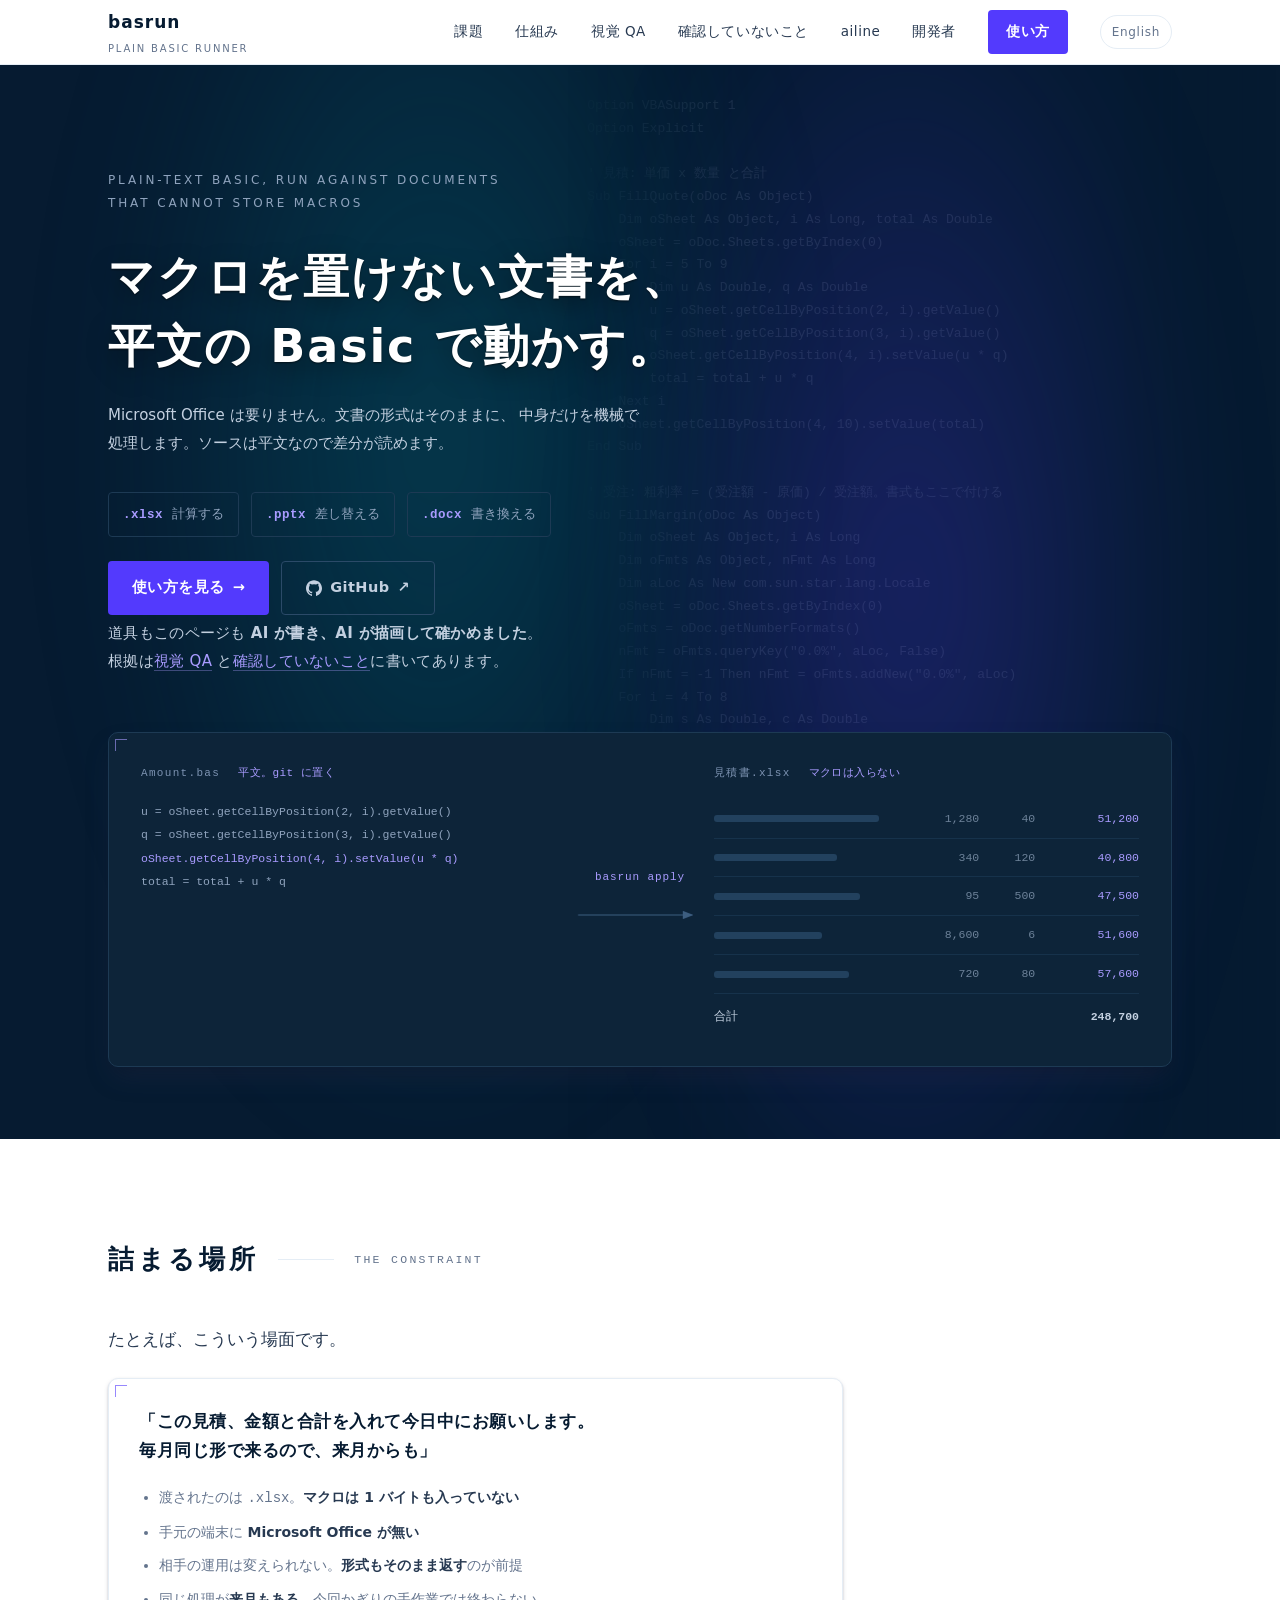
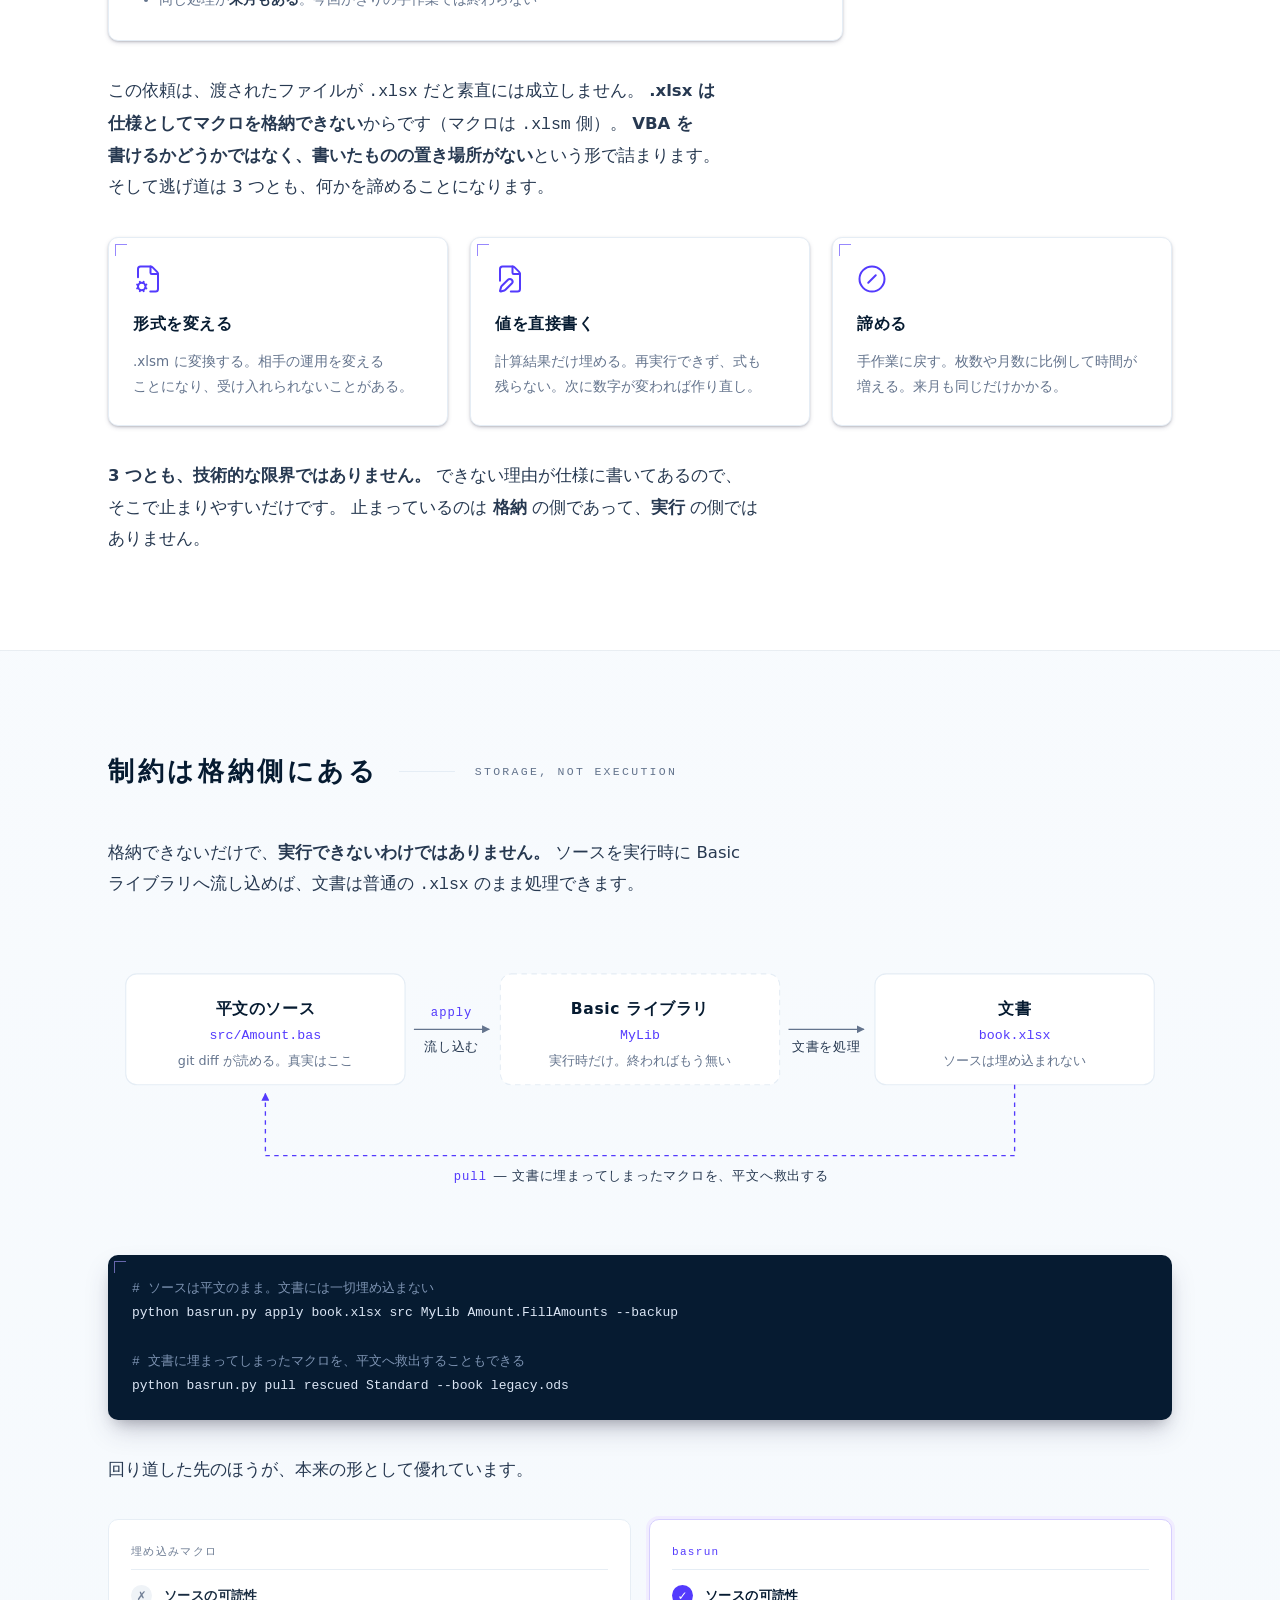
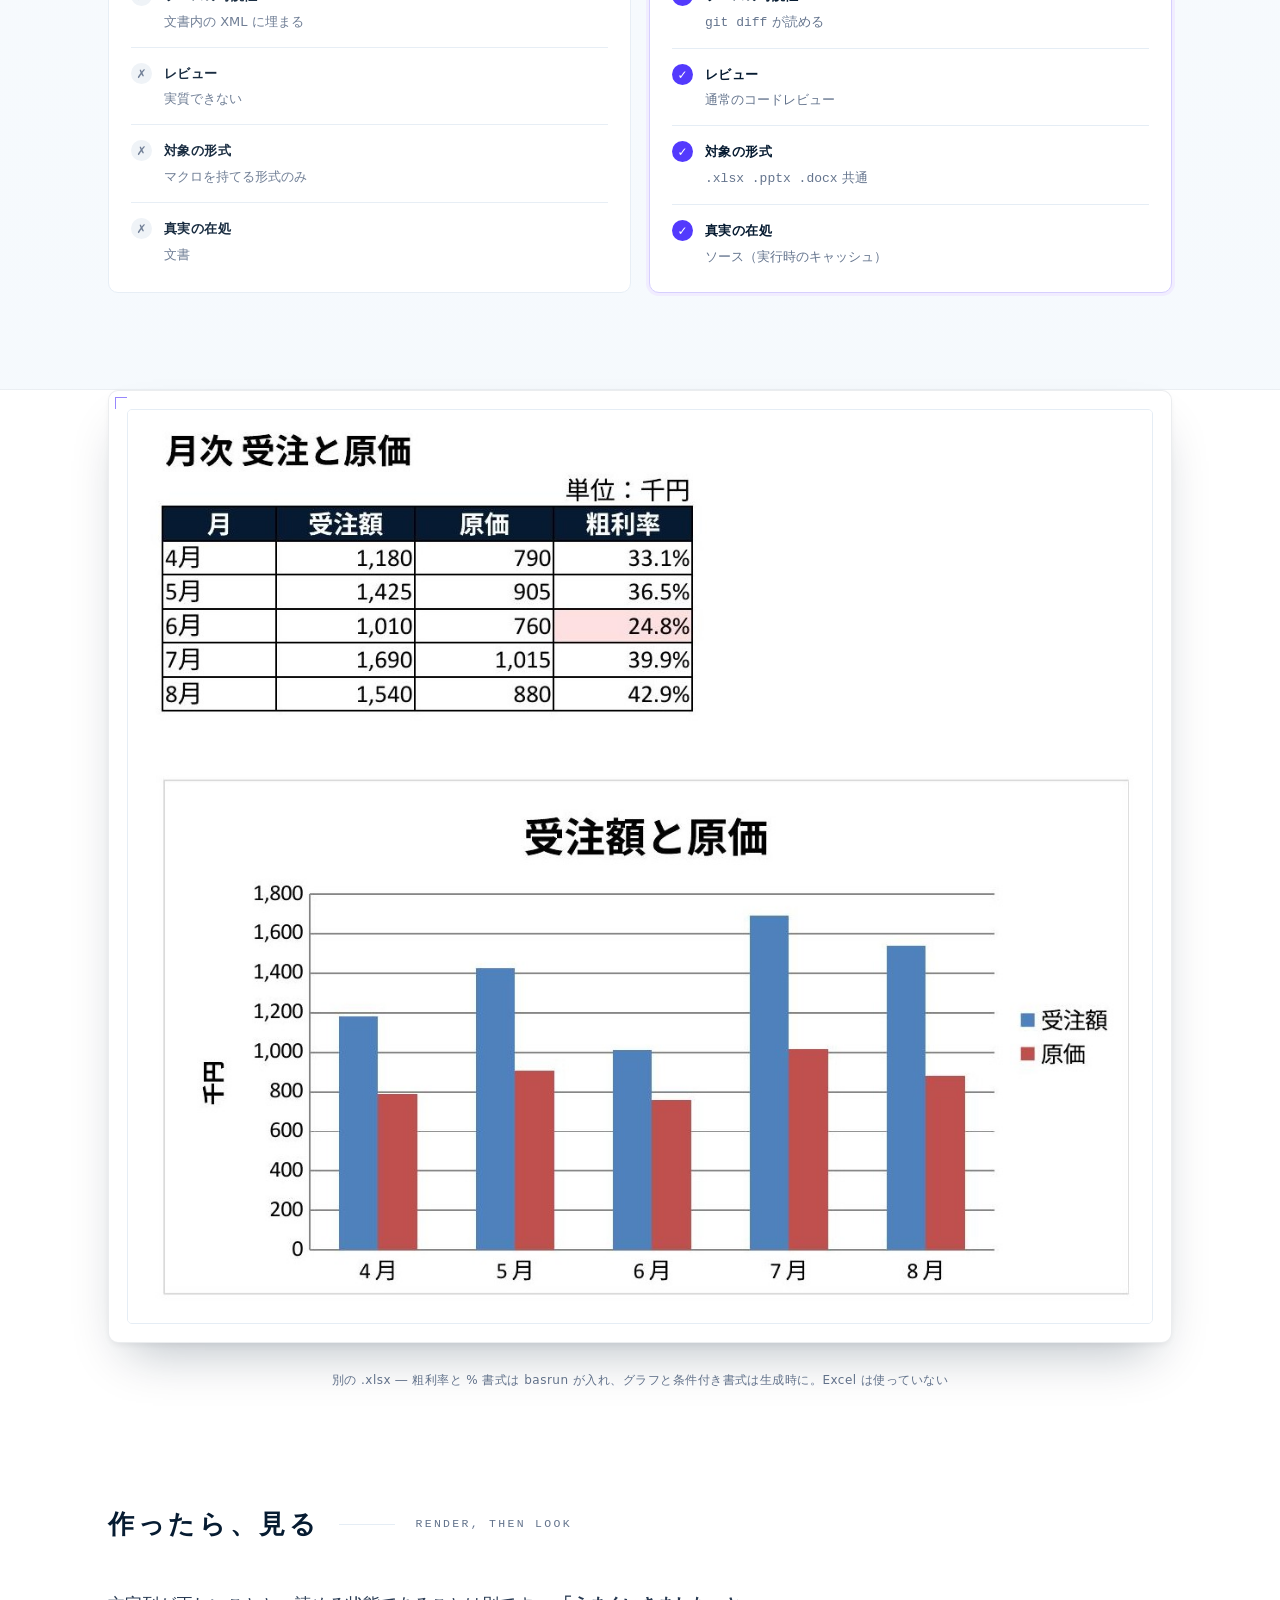
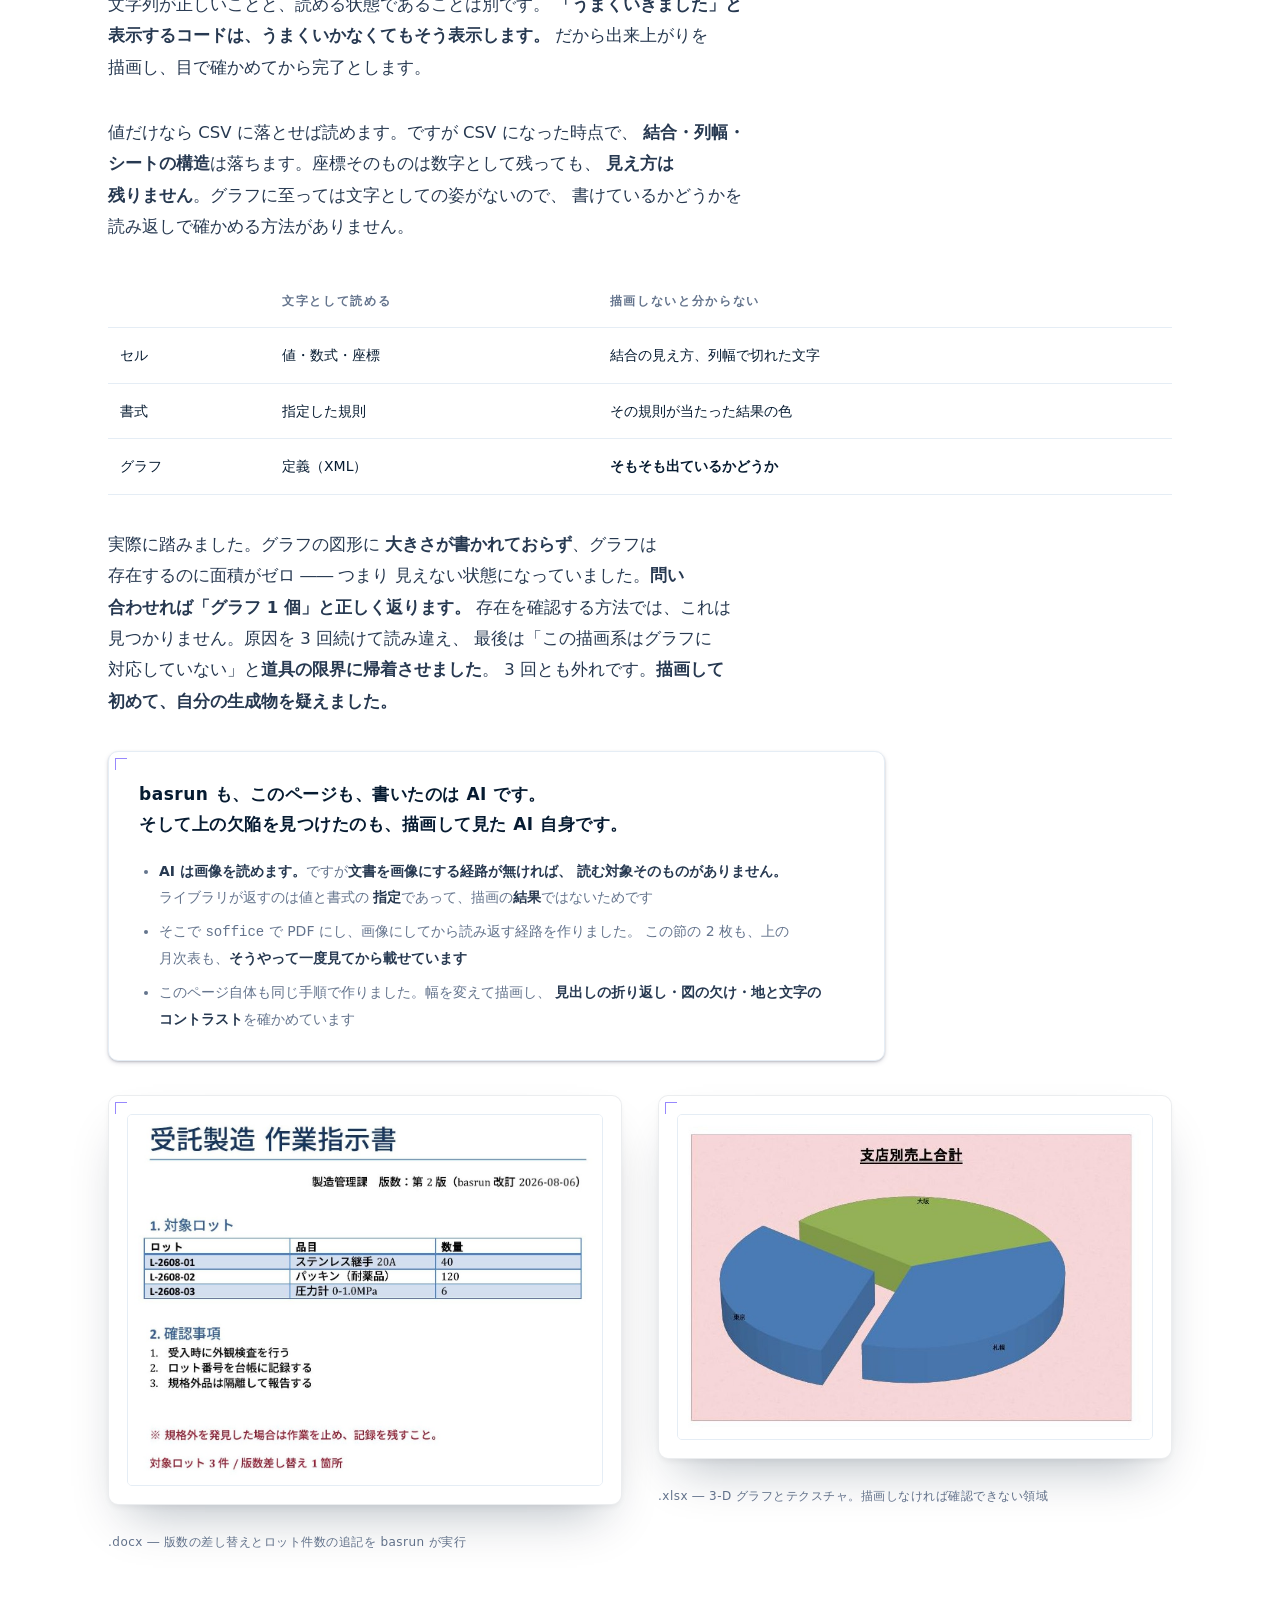
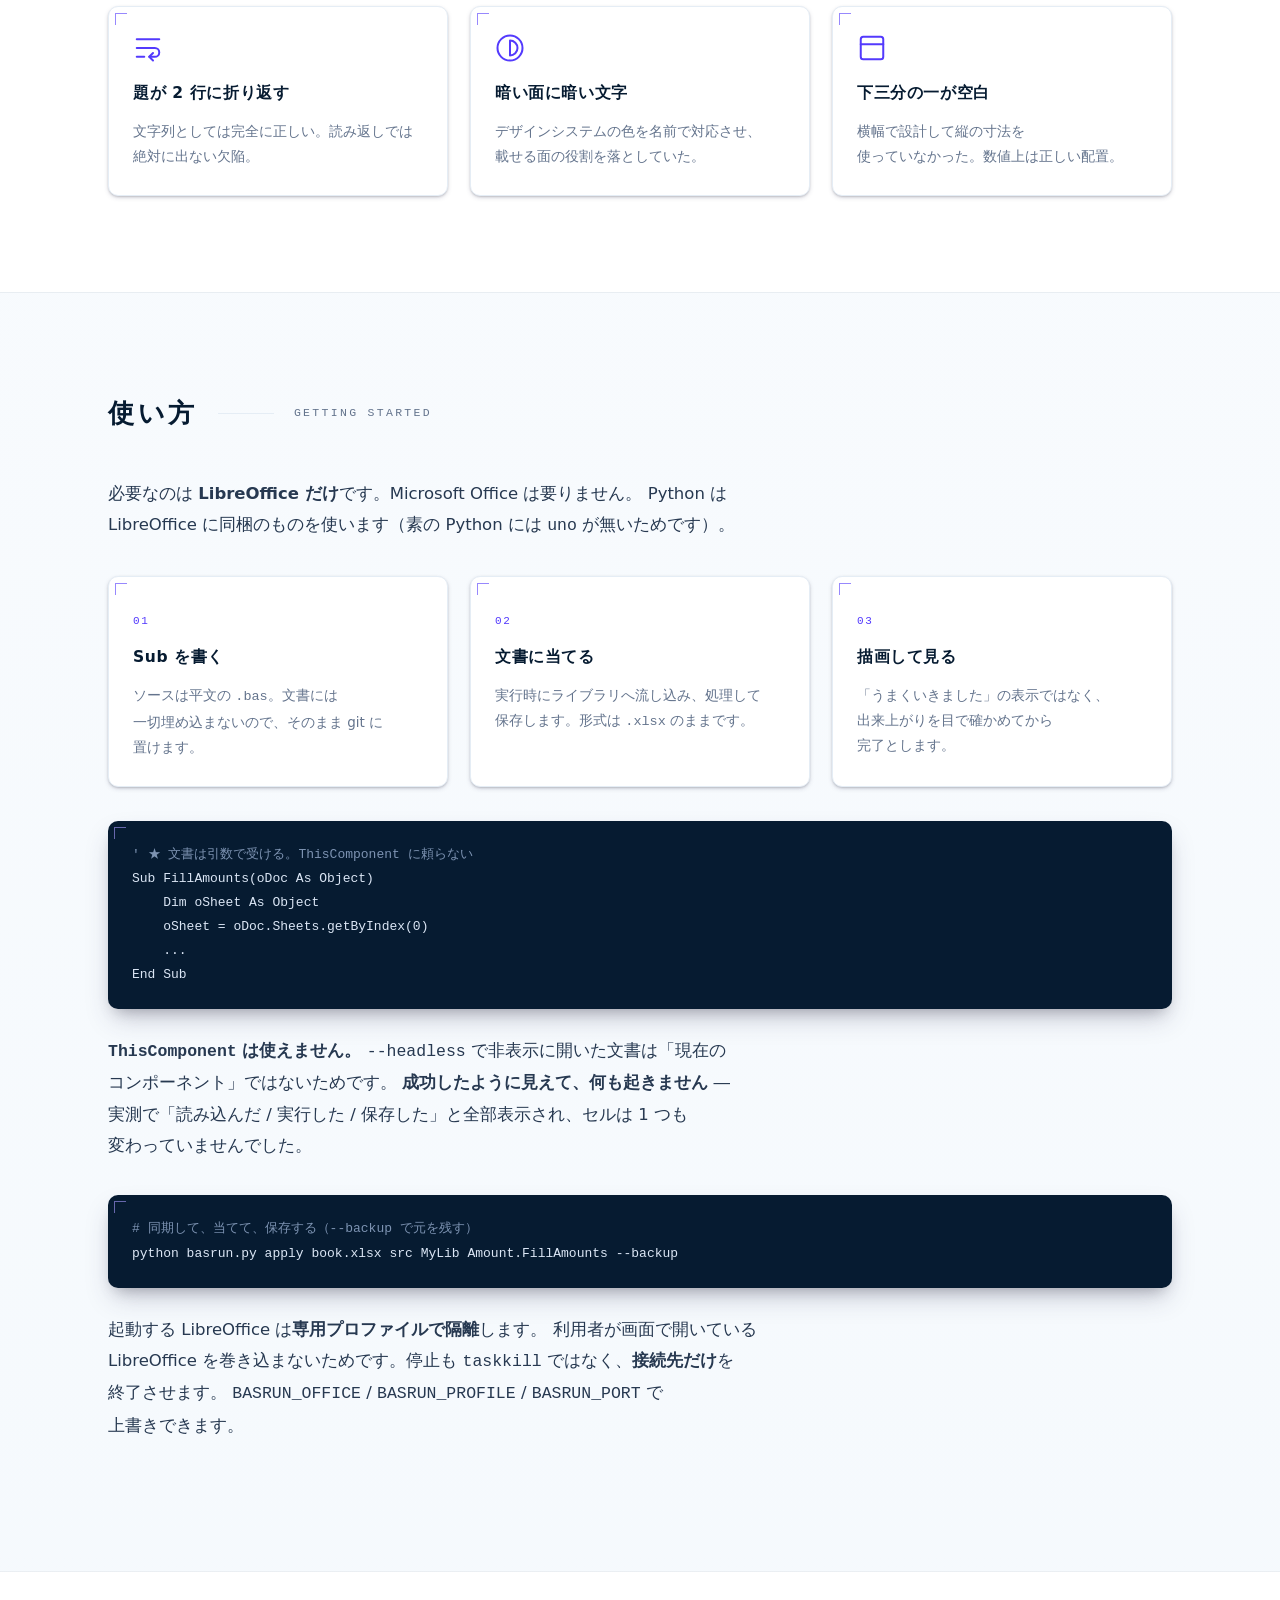
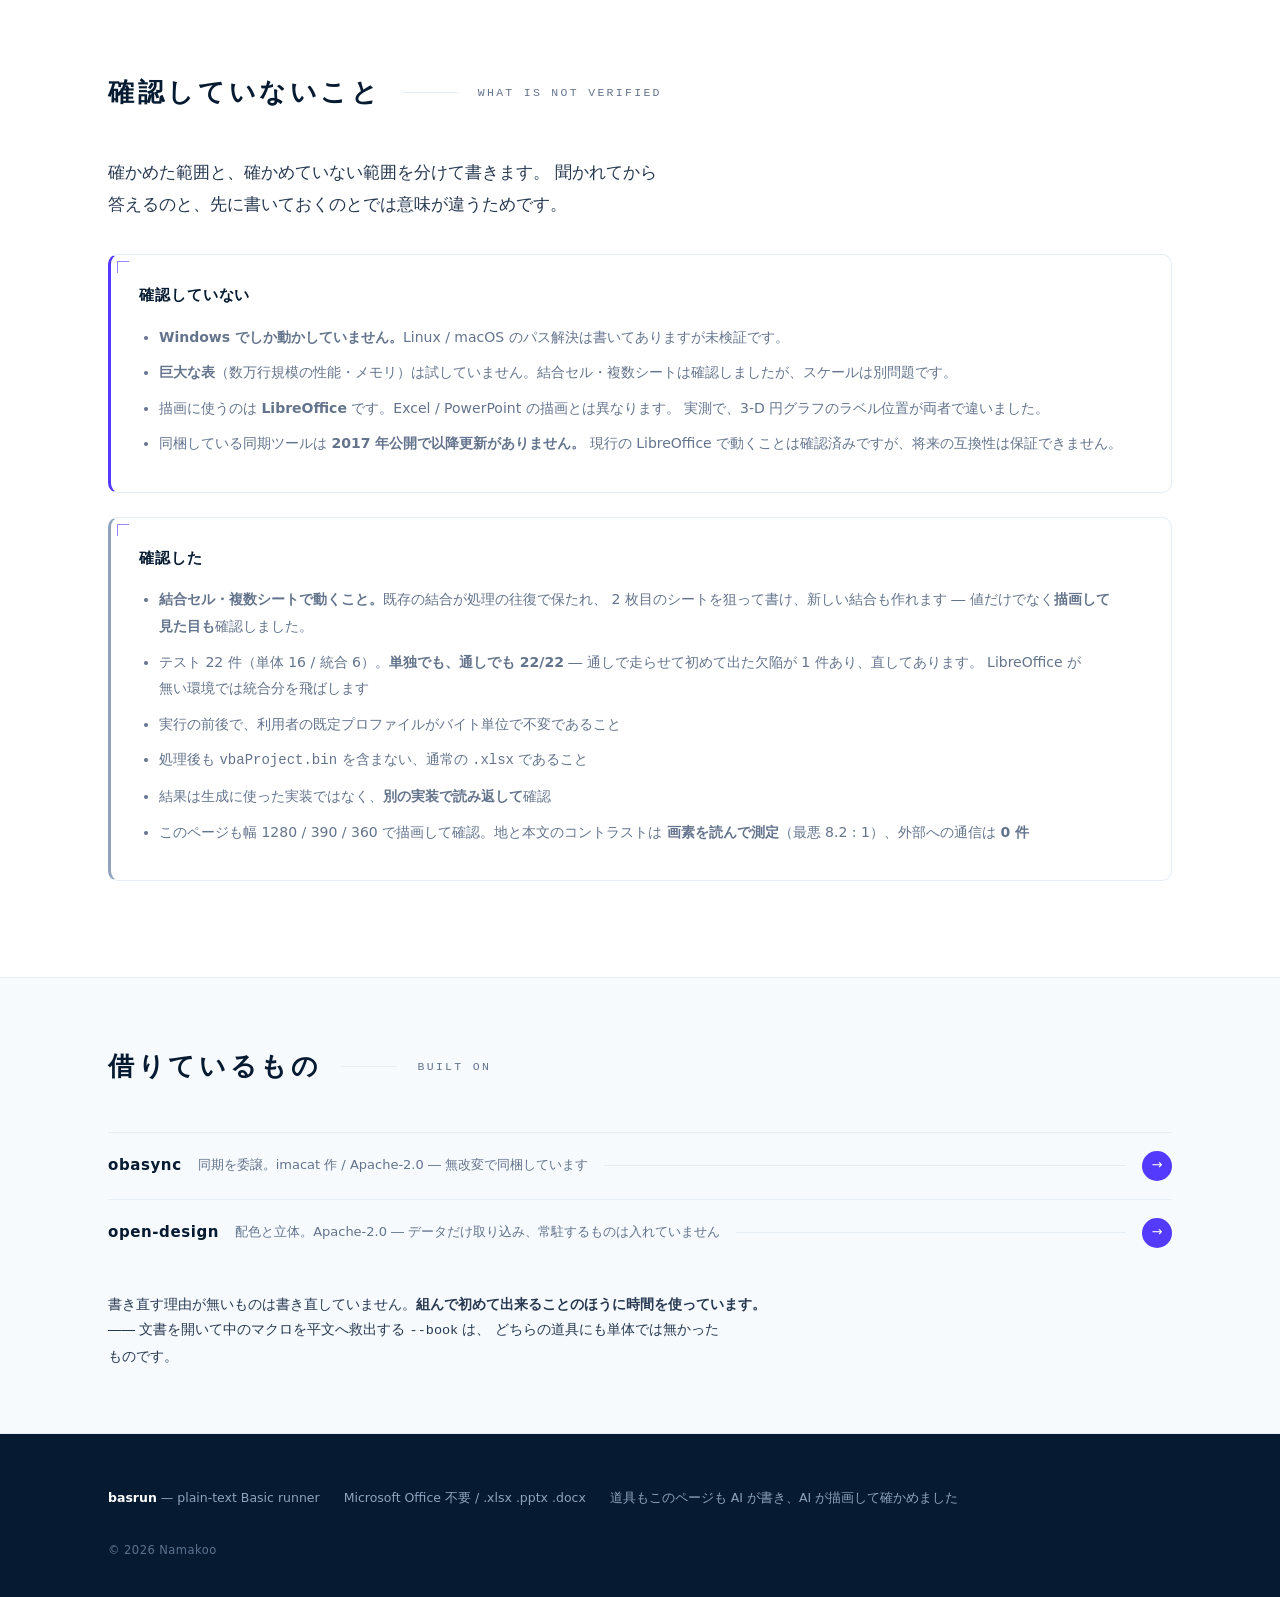
==== commit 0a1e3f9e: "各ページのフッター左下にコピーライトを追加（© 2026 Namakoo） footer .wrap に flex-basis:100%+order:99 の独立行として左揃えで表示。 公開名 Nam" ====
--- a/index.html
+++ b/index.html
@@ -20,7 +20,7 @@
 <link rel="alternate" hreflang="en" href="https://watasisaikou.github.io/index.en.html">
 <!-- ★ GitHub Pages は max-age=600 で CSS をキャッシュする。CSS を変えたら
      ?v を上げると、古い CSS が新しい HTML と食い違うのを防げる（キャッシュ破棄）。 -->
-<link rel="stylesheet" href="style.css?v=10">
+<link rel="stylesheet" href="style.css?v=11">
 </head>
 <body>
 
@@ -444,6 +444,7 @@
     <span><b style="color:#fff">basrun</b> — plain-text Basic runner</span>
     <span>Microsoft Office 不要 / .xlsx .pptx .docx</span>
     <span>道具もこのページも AI が書き、AI が描画して確かめました</span>
+    <span class="copy">&copy; 2026 Namakoo</span>
   </div>
 </footer>
 
--- a/style.css
+++ b/style.css
@@ -436,6 +436,9 @@
 footer{background:var(--fg);color:#8fa3bd;padding:52px 0;font-size:12.5px}
 footer .wrap{display:flex;gap:24px;flex-wrap:wrap;align-items:center}
 footer a{color:#c3d0e0}
+/* ★ コピーライト。flex-basis:100% で独立した最終行にして左下に置く。控えめに。 */
+footer .copy{flex-basis:100%;order:99;margin-top:6px;color:#5f7290;
+  font-size:11.5px;letter-spacing:.04em}
 
 @media(max-width:820px){
   .hero h1 .w{display:none}
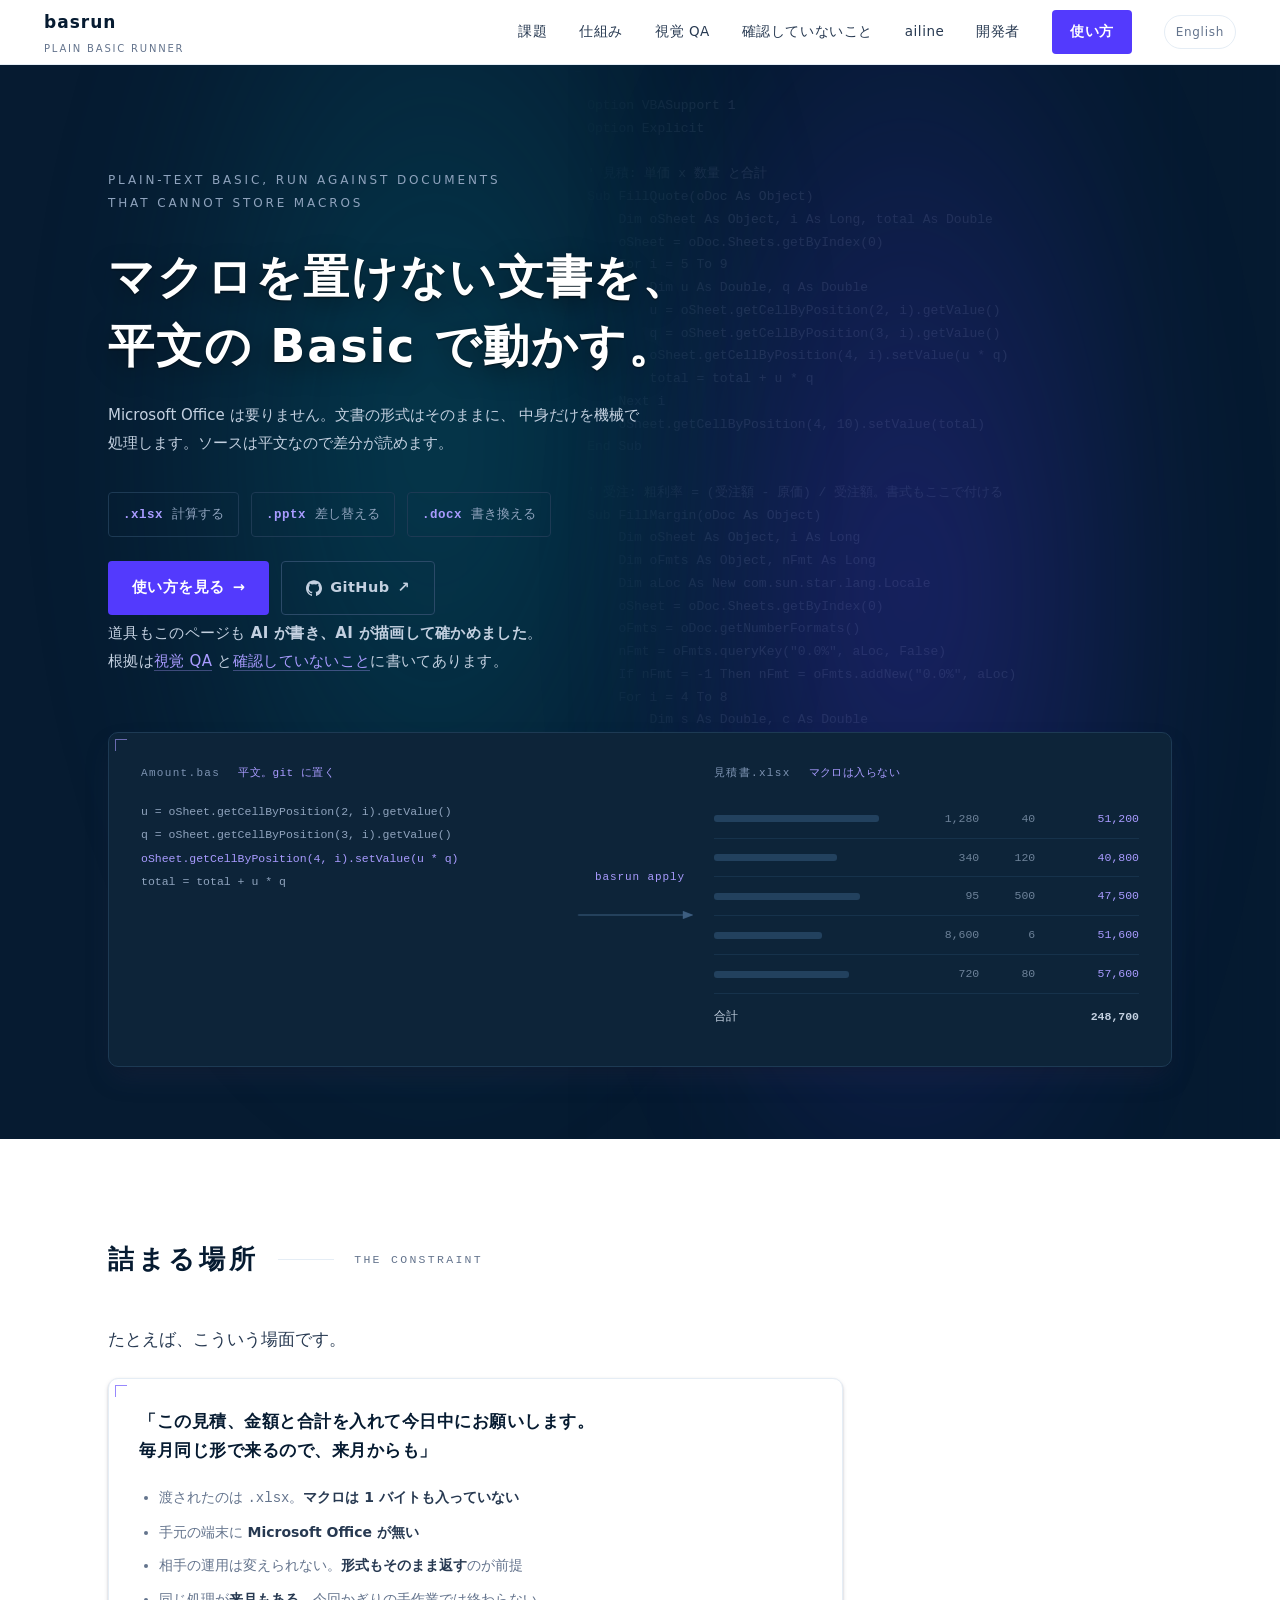
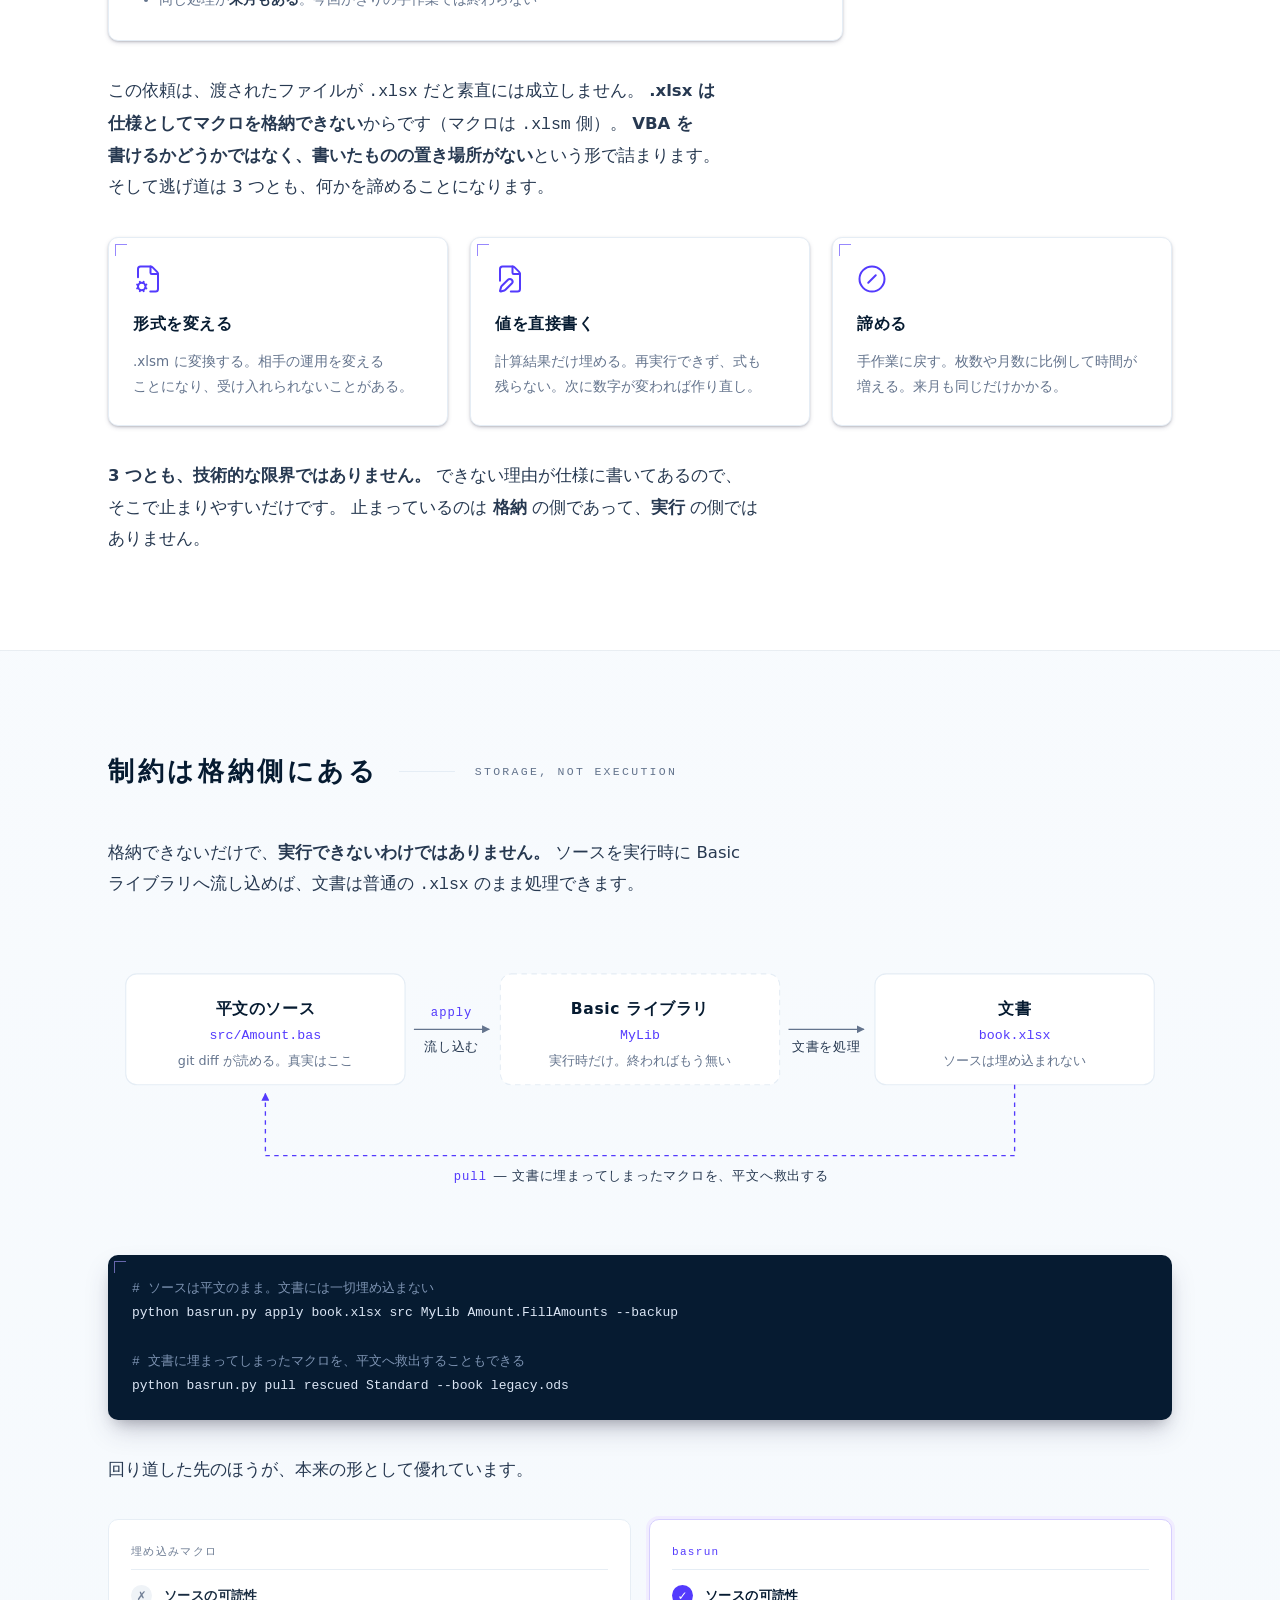
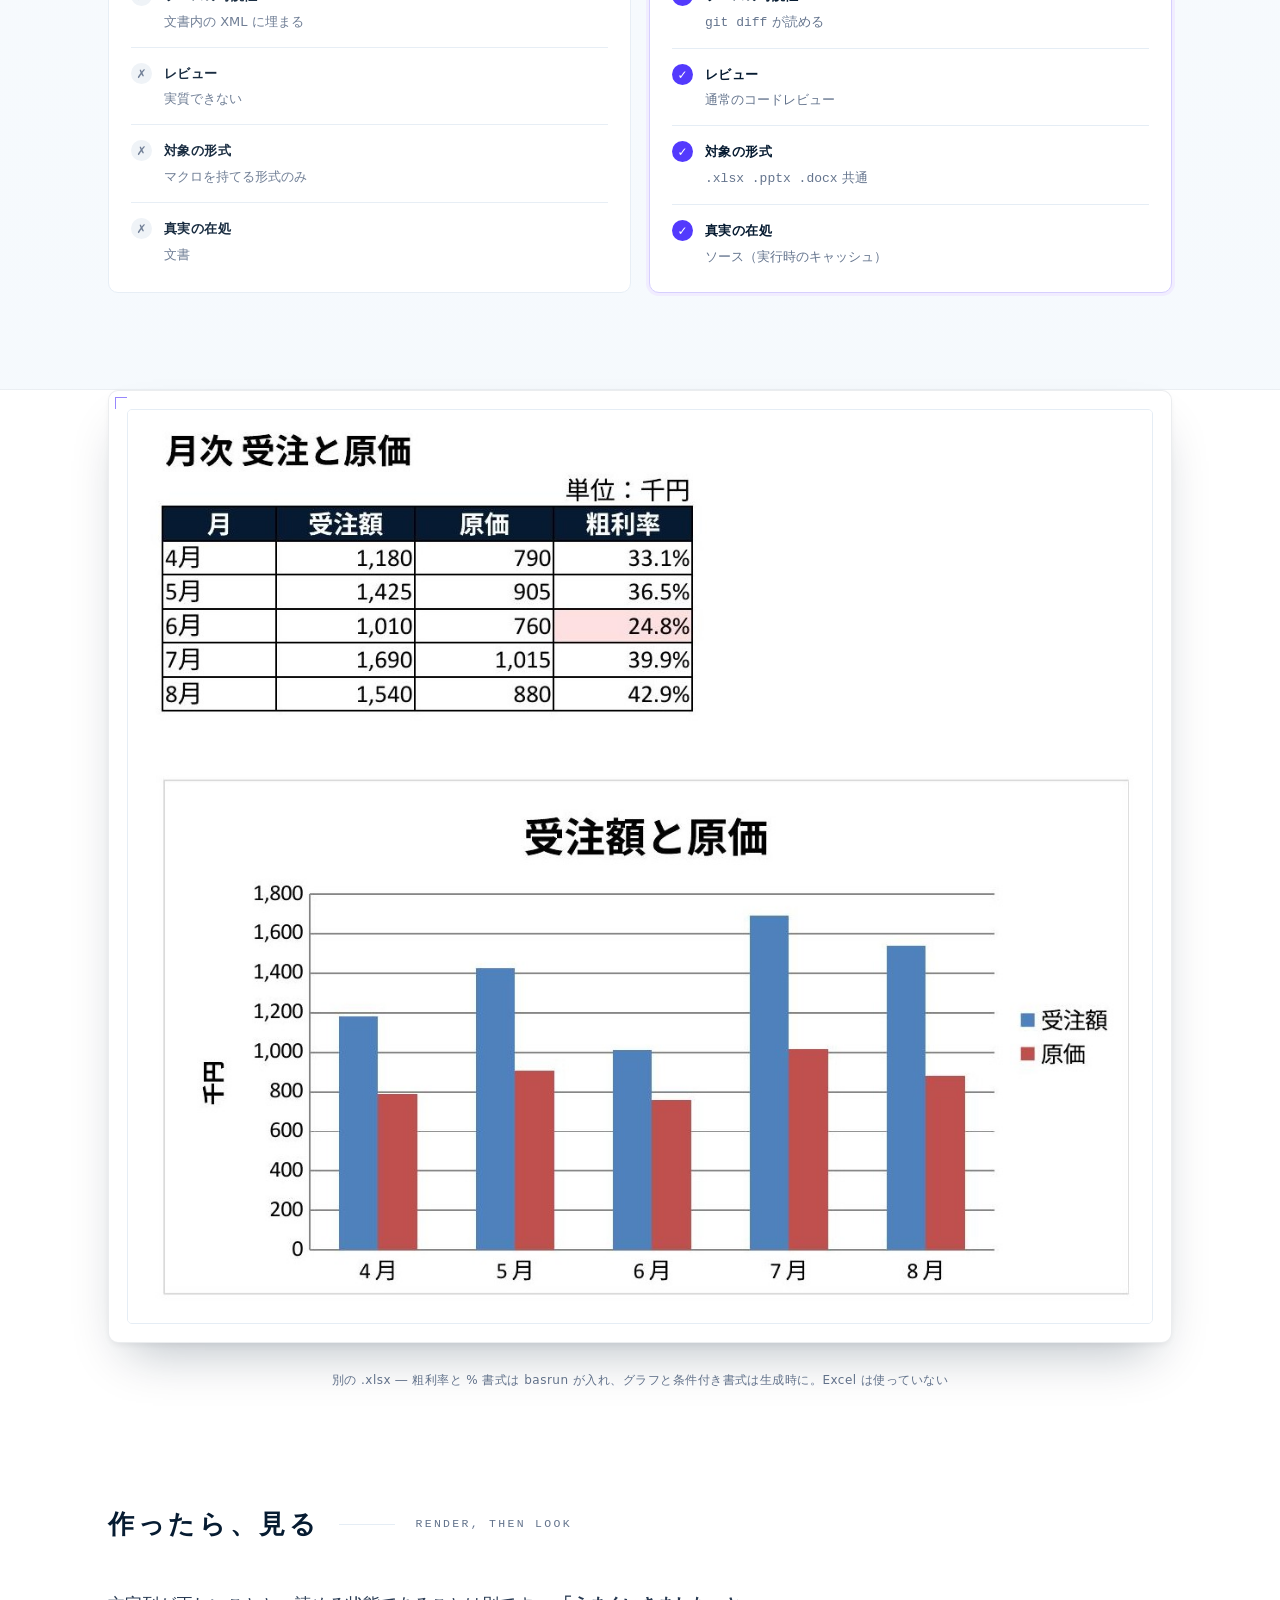
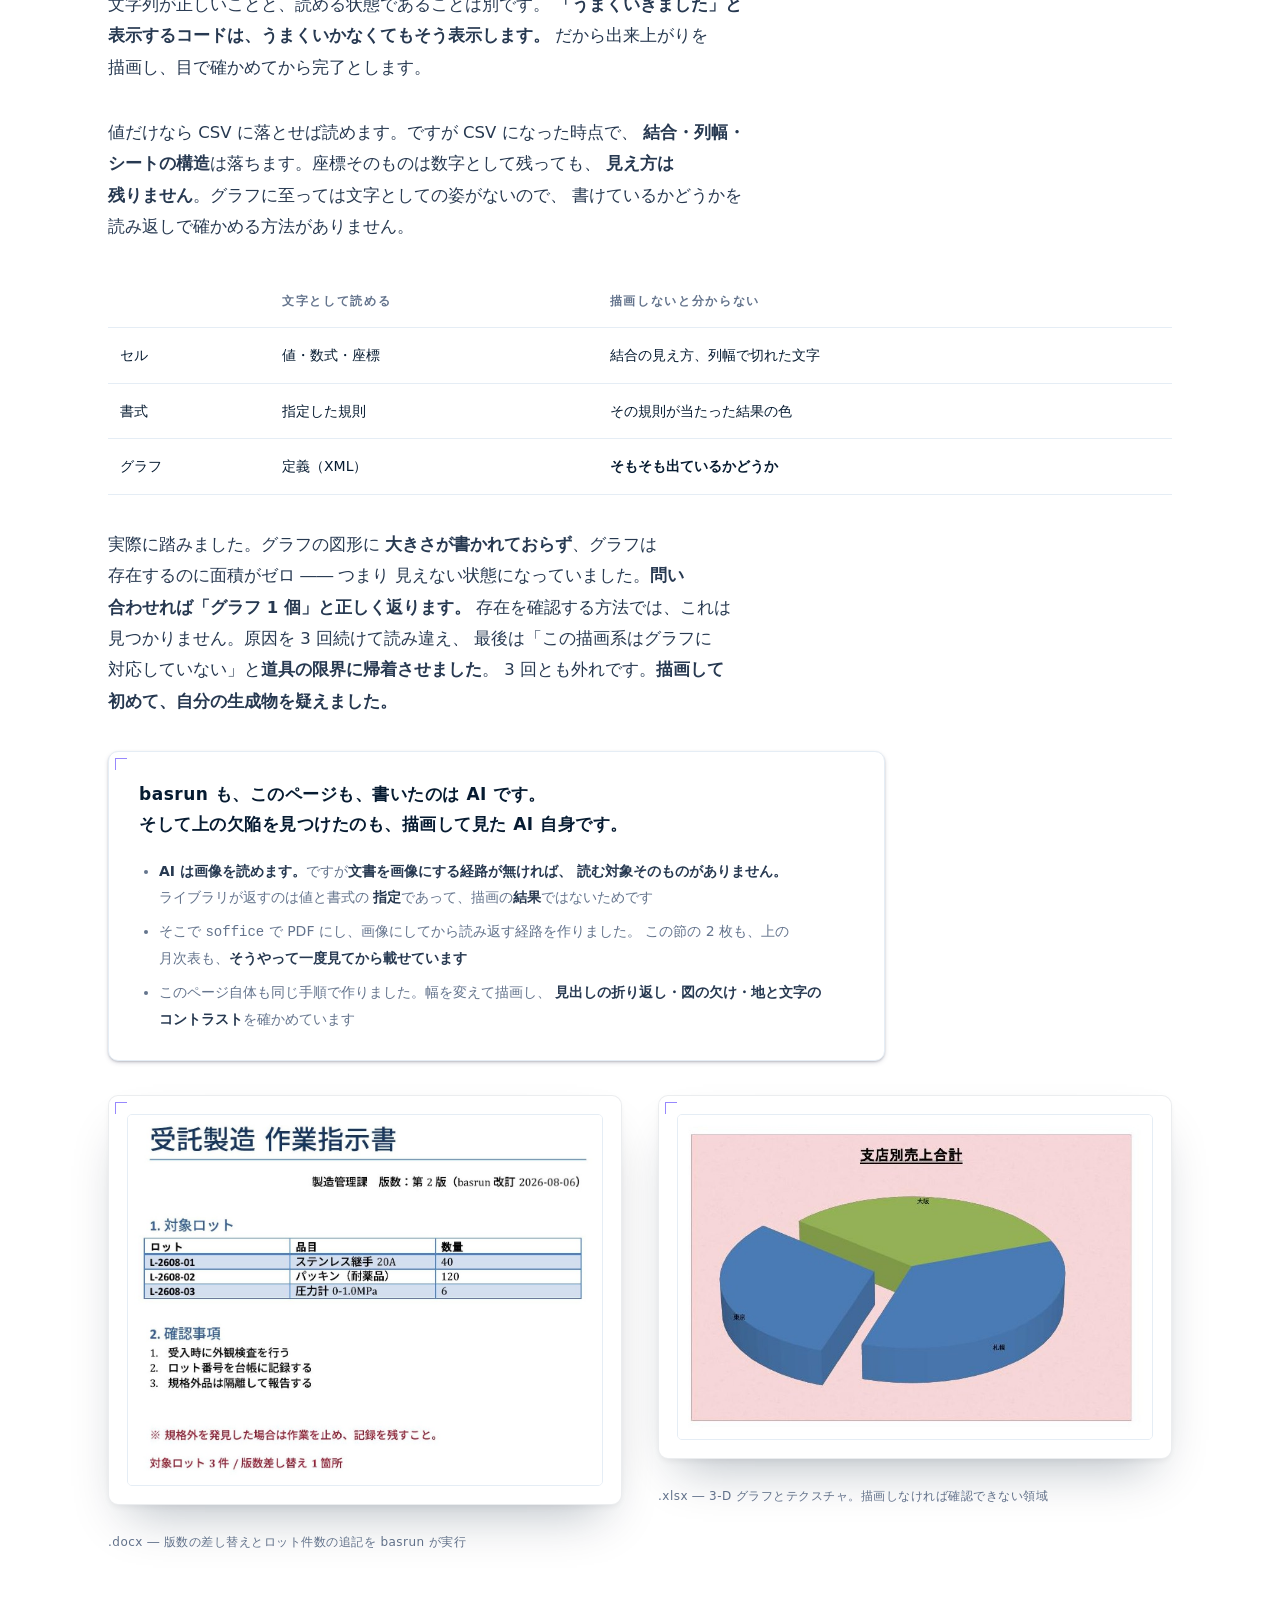
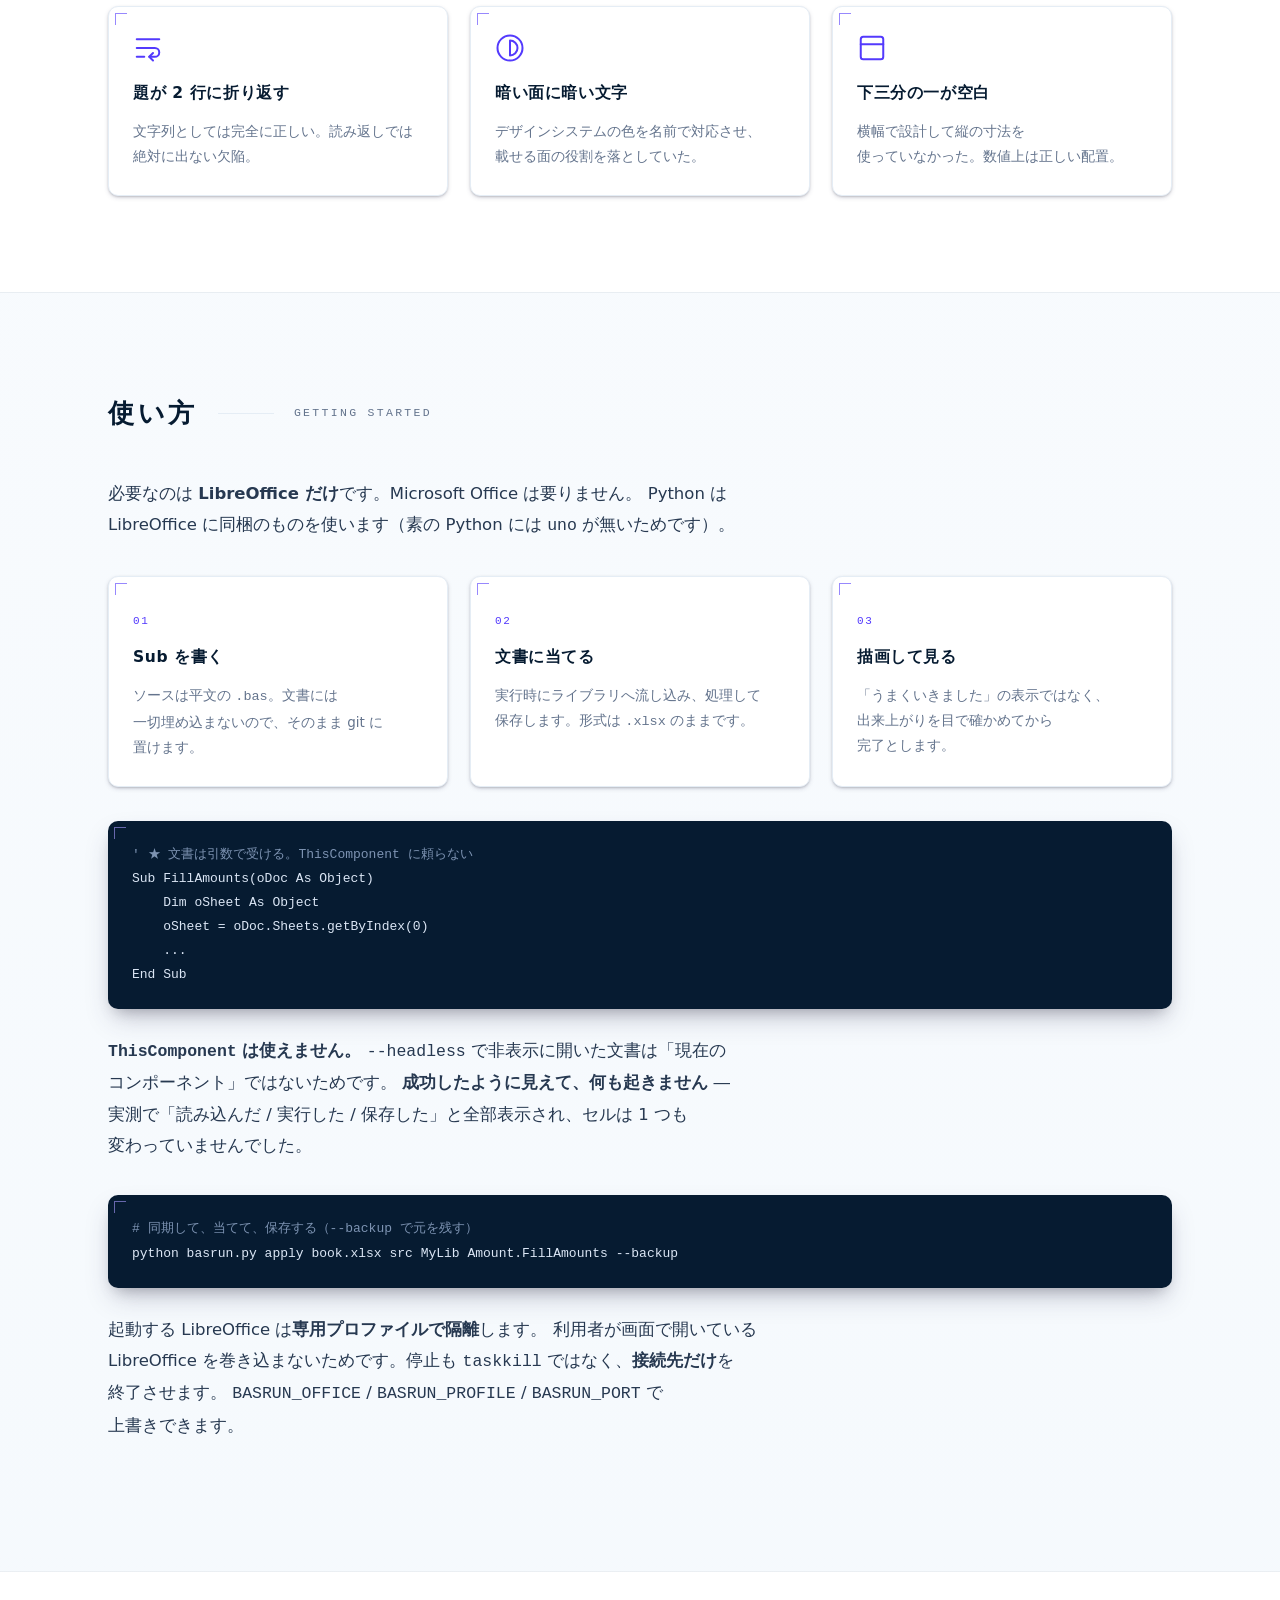
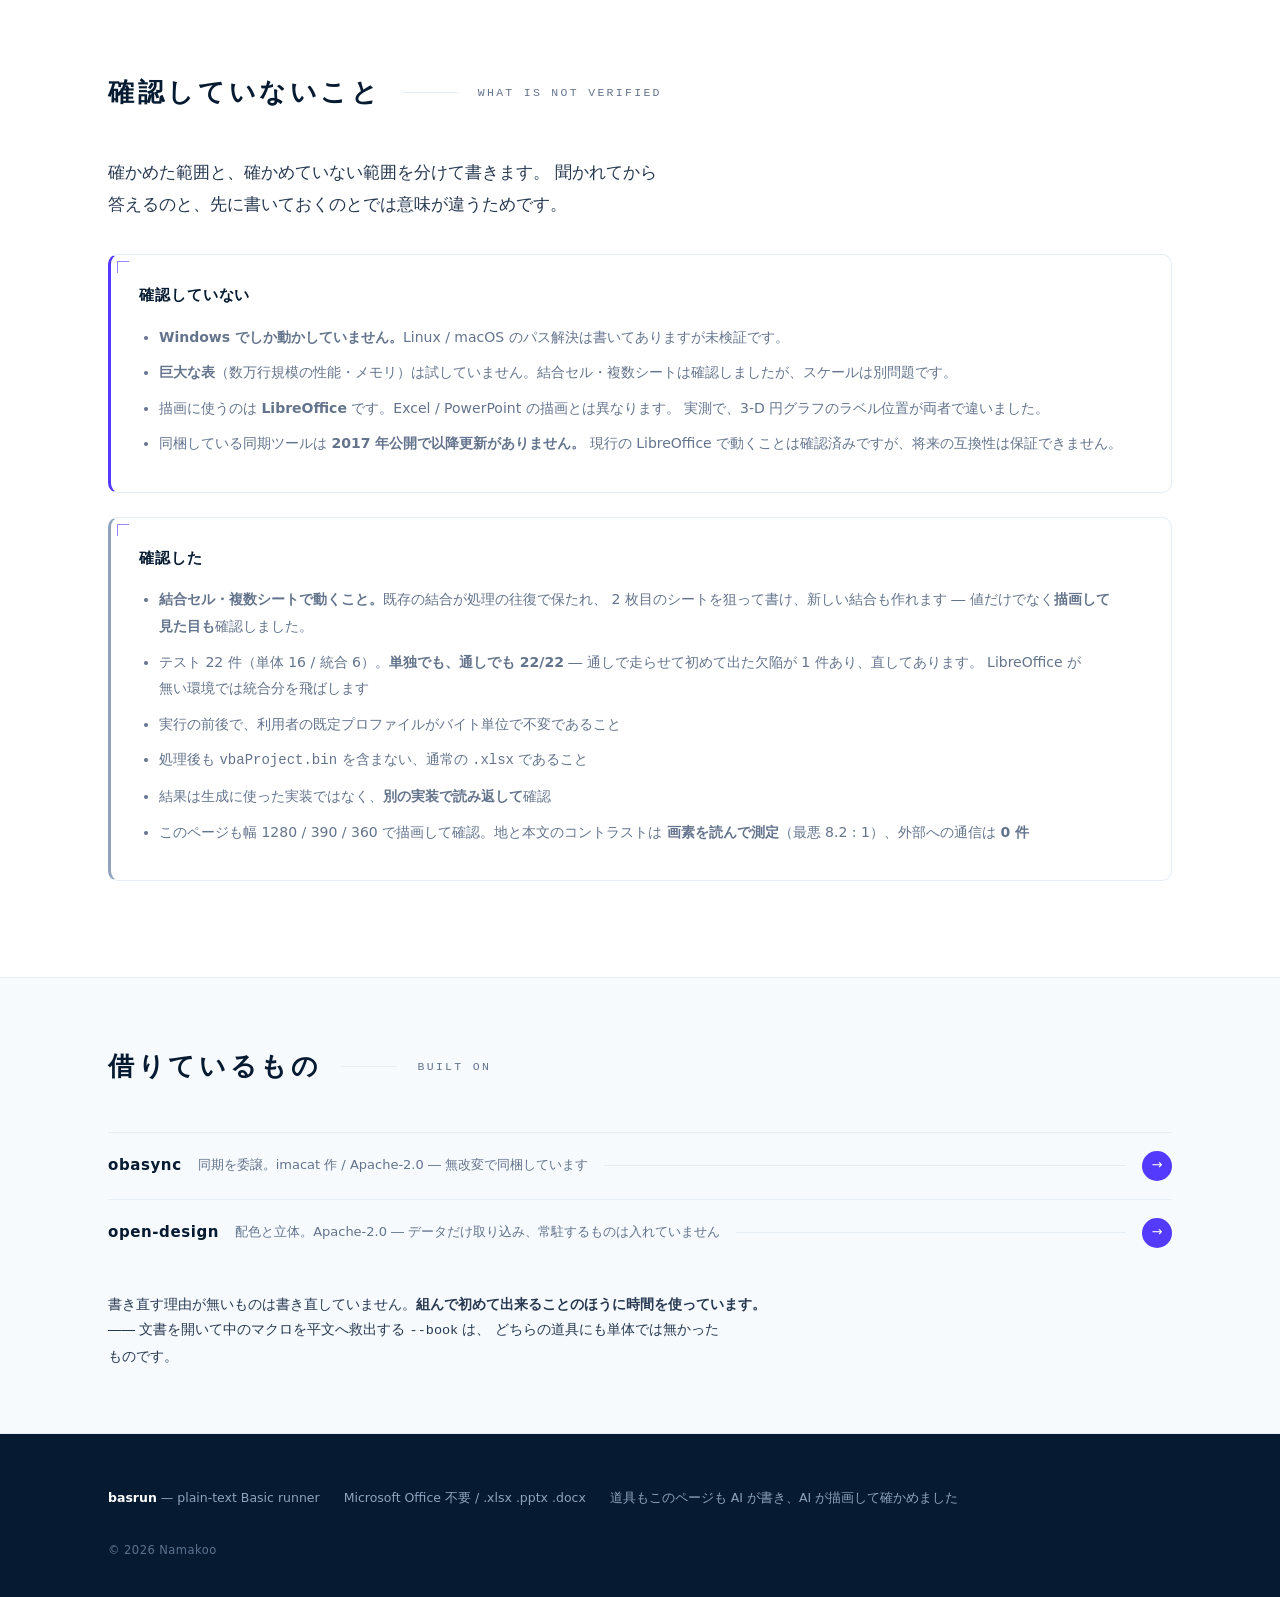
==== commit 07fc0426: "PC ヘッダーを全幅に広げる（brand 左端・nav 右端で広がりを出す） .nav の max-width:1120→none で全幅化、左右 44px 余白。brand(margin-right" ====
--- a/index.html
+++ b/index.html
@@ -20,12 +20,12 @@
 <link rel="alternate" hreflang="en" href="https://watasisaikou.github.io/index.en.html">
 <!-- ★ GitHub Pages は max-age=600 で CSS をキャッシュする。CSS を変えたら
      ?v を上げると、古い CSS が新しい HTML と食い違うのを防げる（キャッシュ破棄）。 -->
-<link rel="stylesheet" href="style.css?v=11">
+<link rel="stylesheet" href="style.css?v=12">
 </head>
 <body>
 
 <header>
-  <nav class="nav wrap" style="padding-left:28px;padding-right:28px">
+  <nav class="nav wrap">
     <span class="brand">basrun<small>PLAIN BASIC RUNNER</small></span>
     <a href="#problem">課題</a>
     <a href="#how">仕組み</a>
--- a/style.css
+++ b/style.css
@@ -60,8 +60,10 @@
    ぼかしだけでは隠れないので不透明にする。 */
 header{position:sticky;top:0;z-index:20;background:#fff;
        border-bottom:1px solid var(--border)}
-.nav{max-width:var(--w);margin:0 auto;display:flex;align-items:center;
-     gap:32px;padding:0 28px;height:64px}
+/* ★ ヘッダーは全幅に広げる（コンテンツは 1120px 中央寄せのまま）。brand が左端、
+   nav リンクが右端に張り出して「広がり」を出す。左右は 44px でエッジに余白。 */
+.nav{max-width:none;margin:0 auto;display:flex;align-items:center;
+     gap:32px;padding:0 44px;height:64px}
 .brand{font-weight:700;letter-spacing:.06em;font-size:17px;margin-right:auto}
 .brand small{display:block;font-weight:400;font-size:10px;color:var(--muted);
              letter-spacing:.18em}
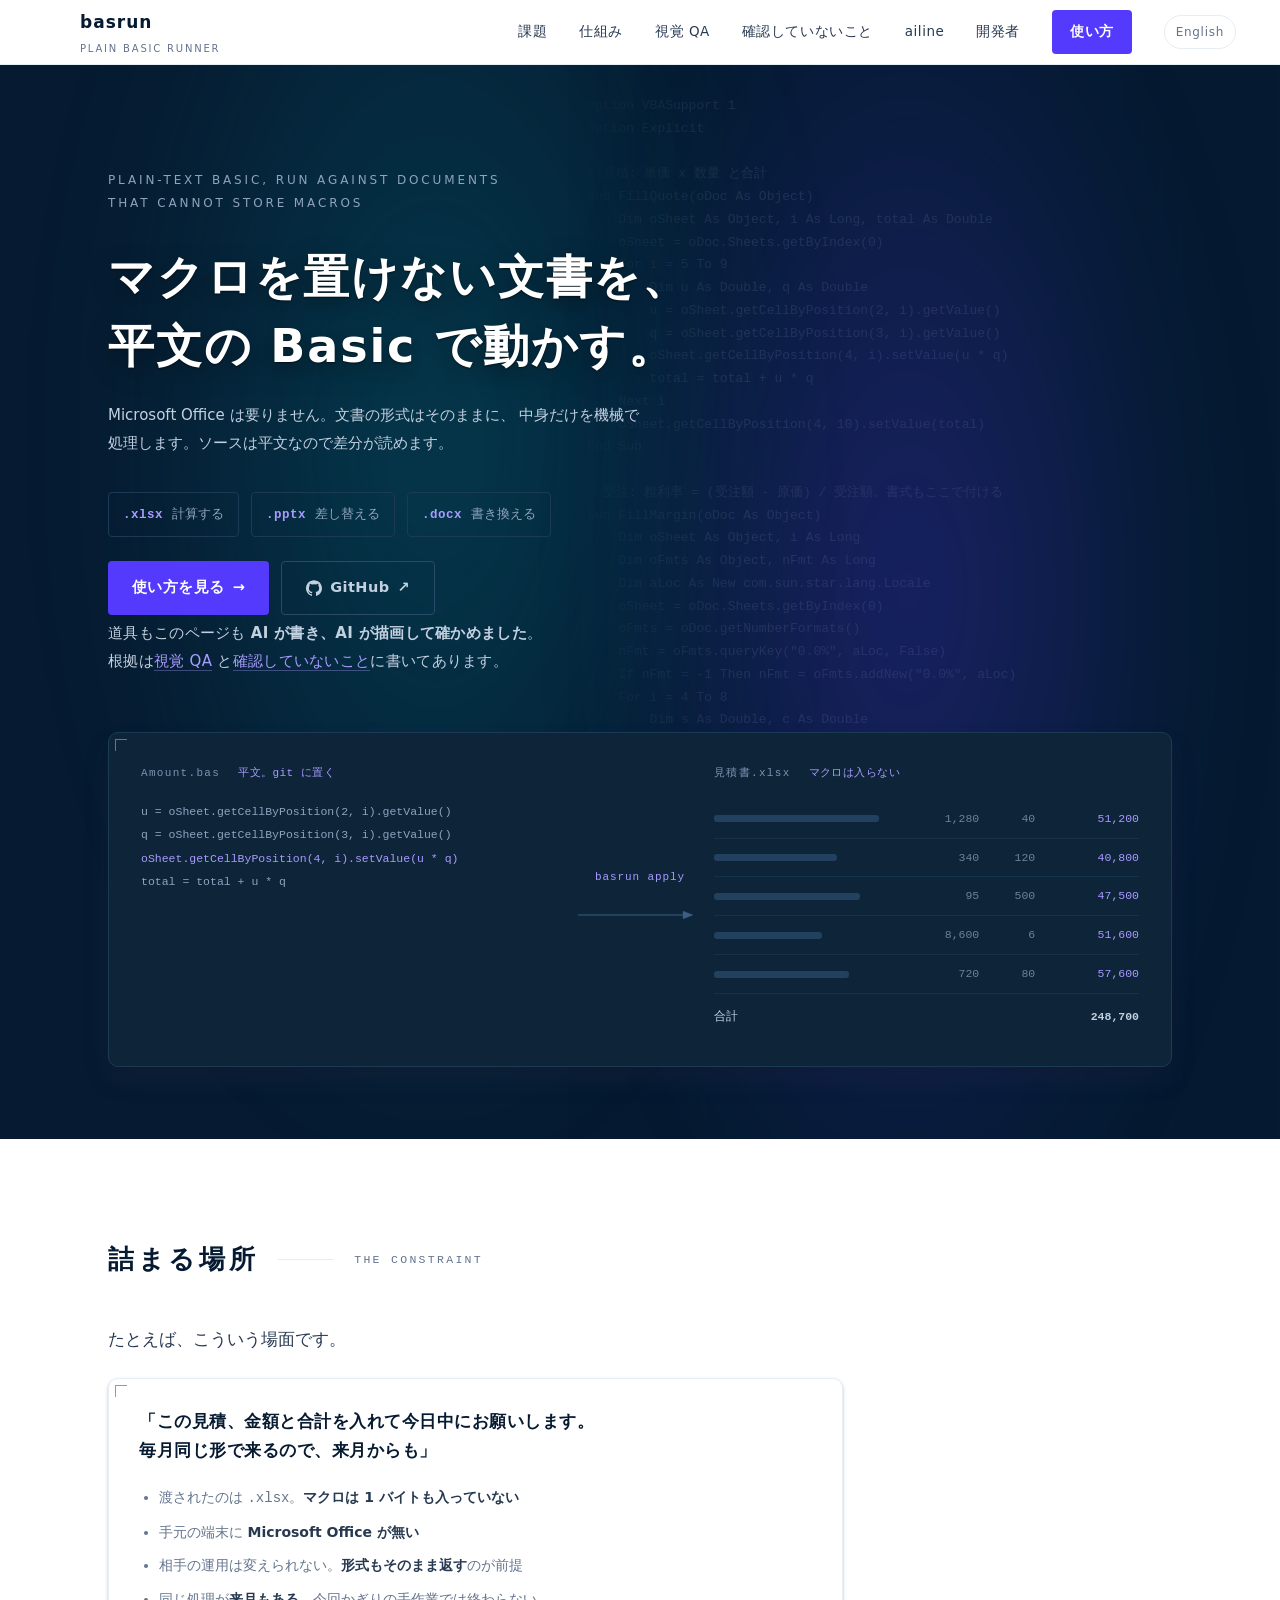
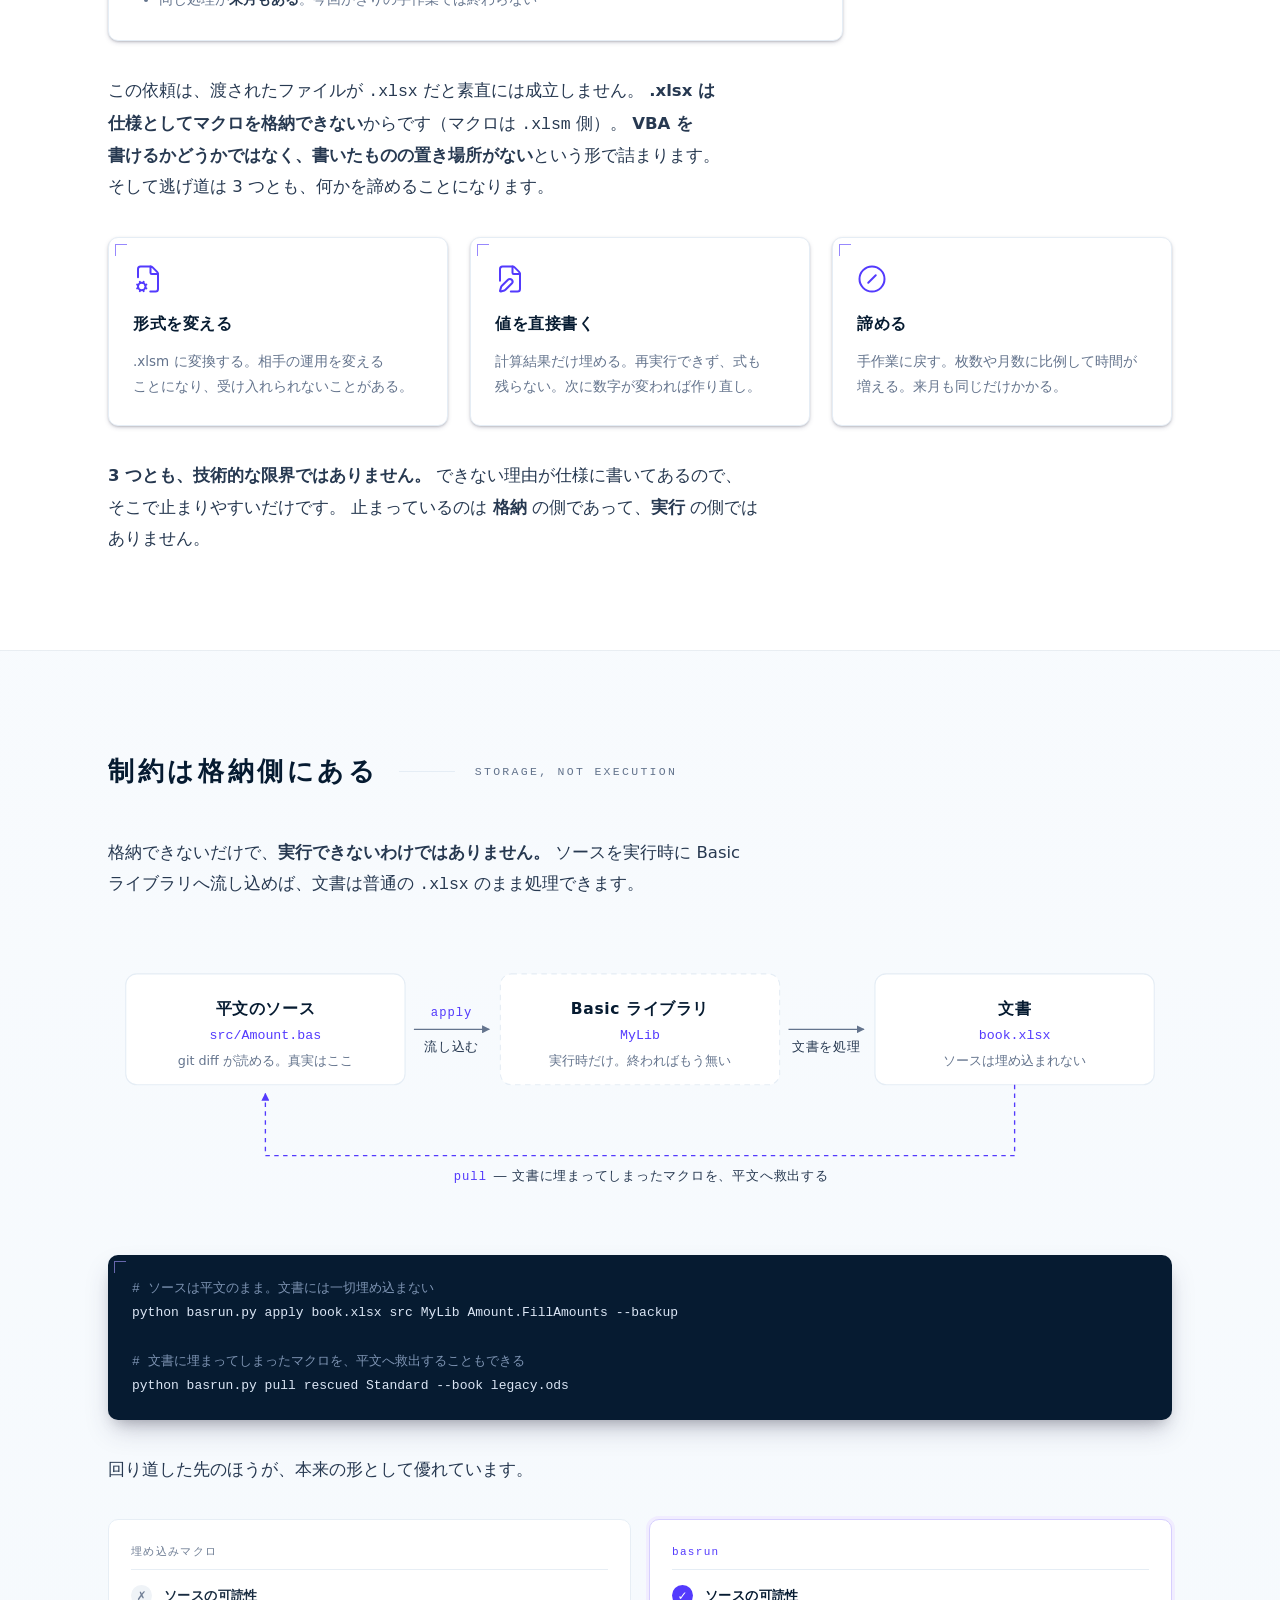
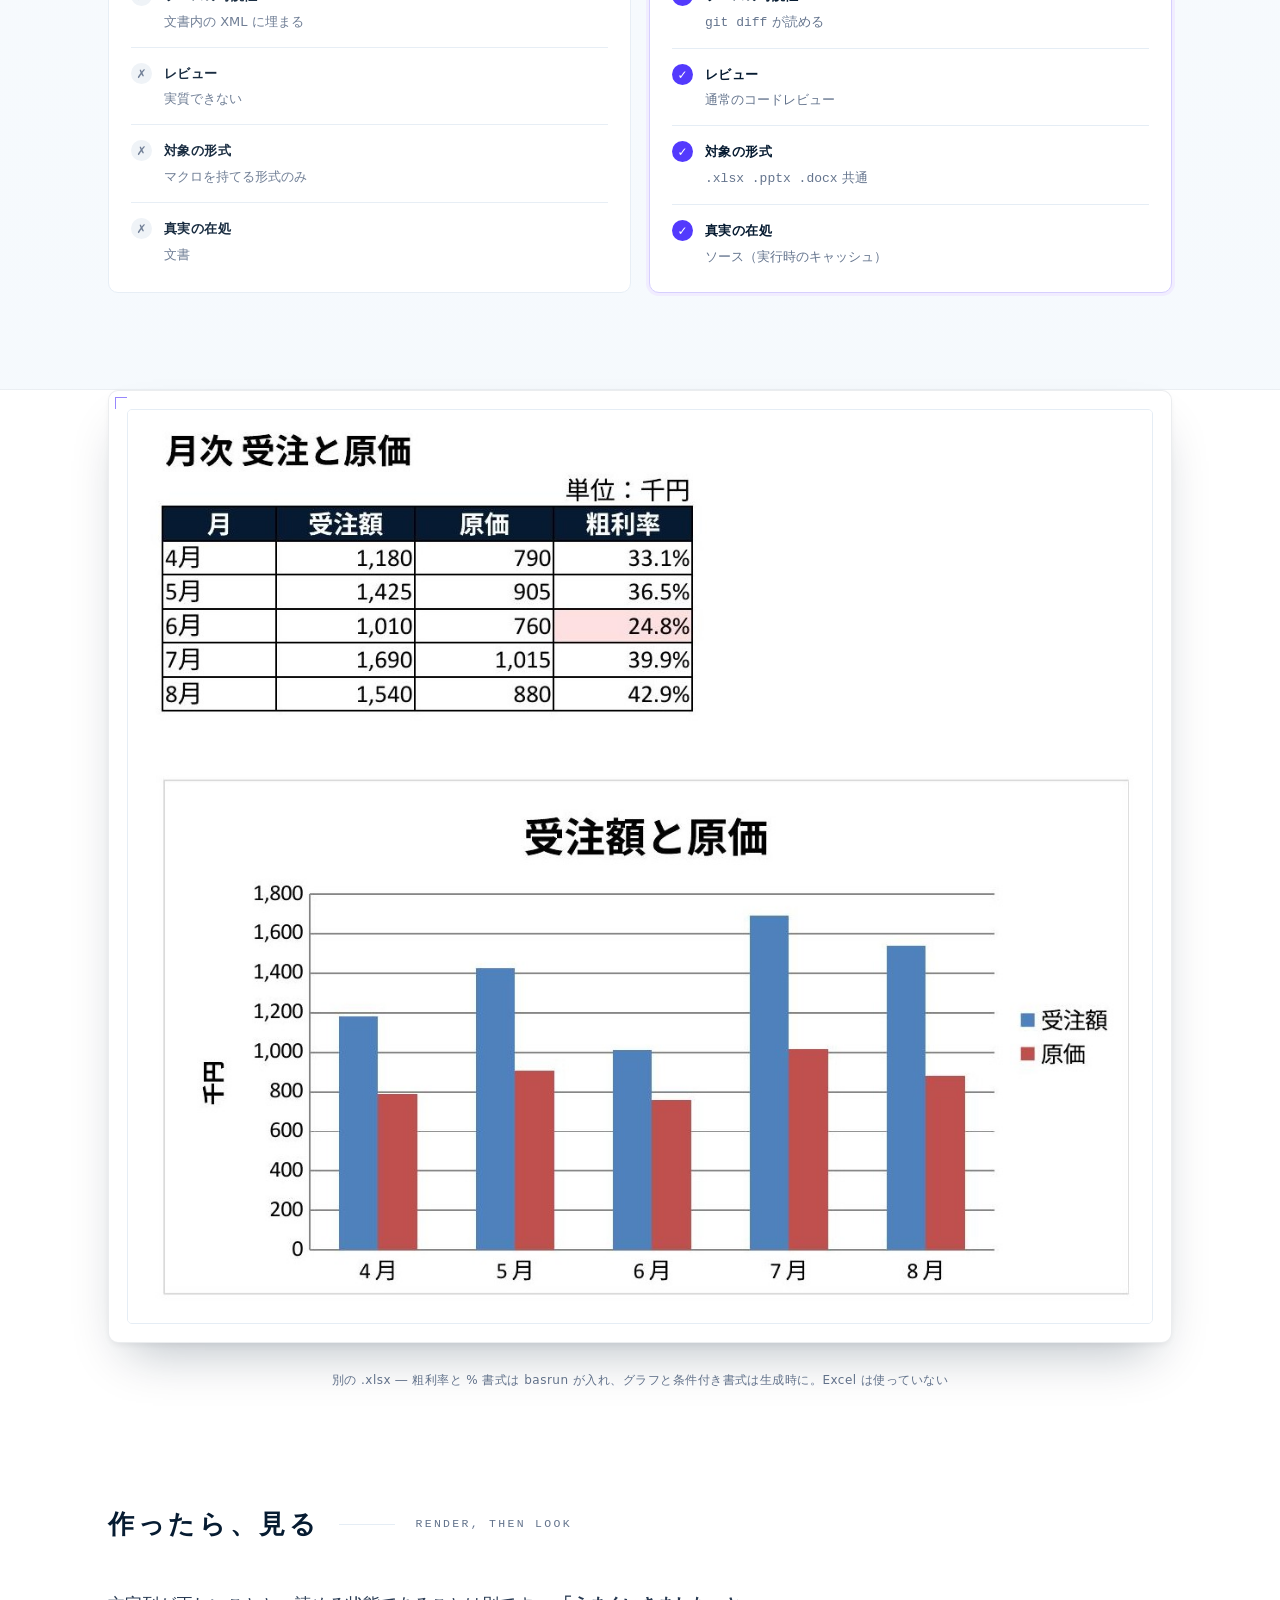
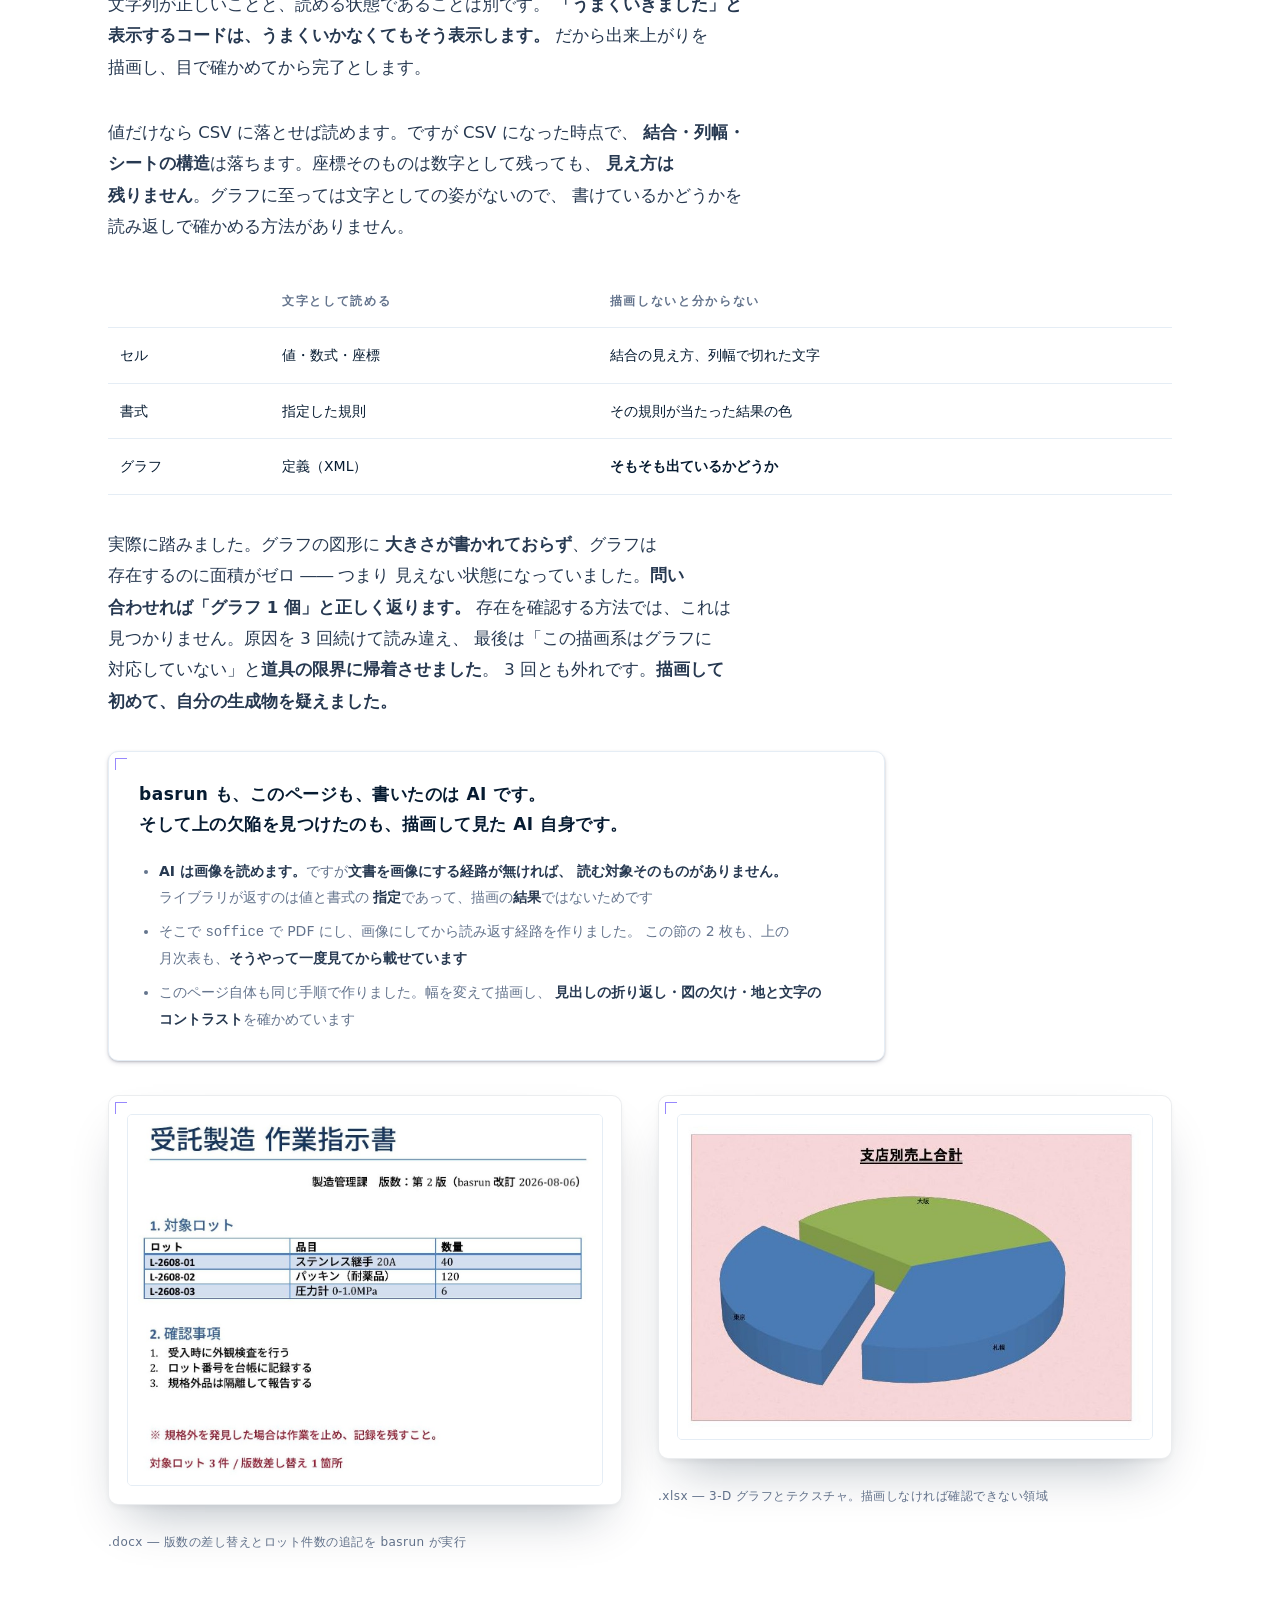
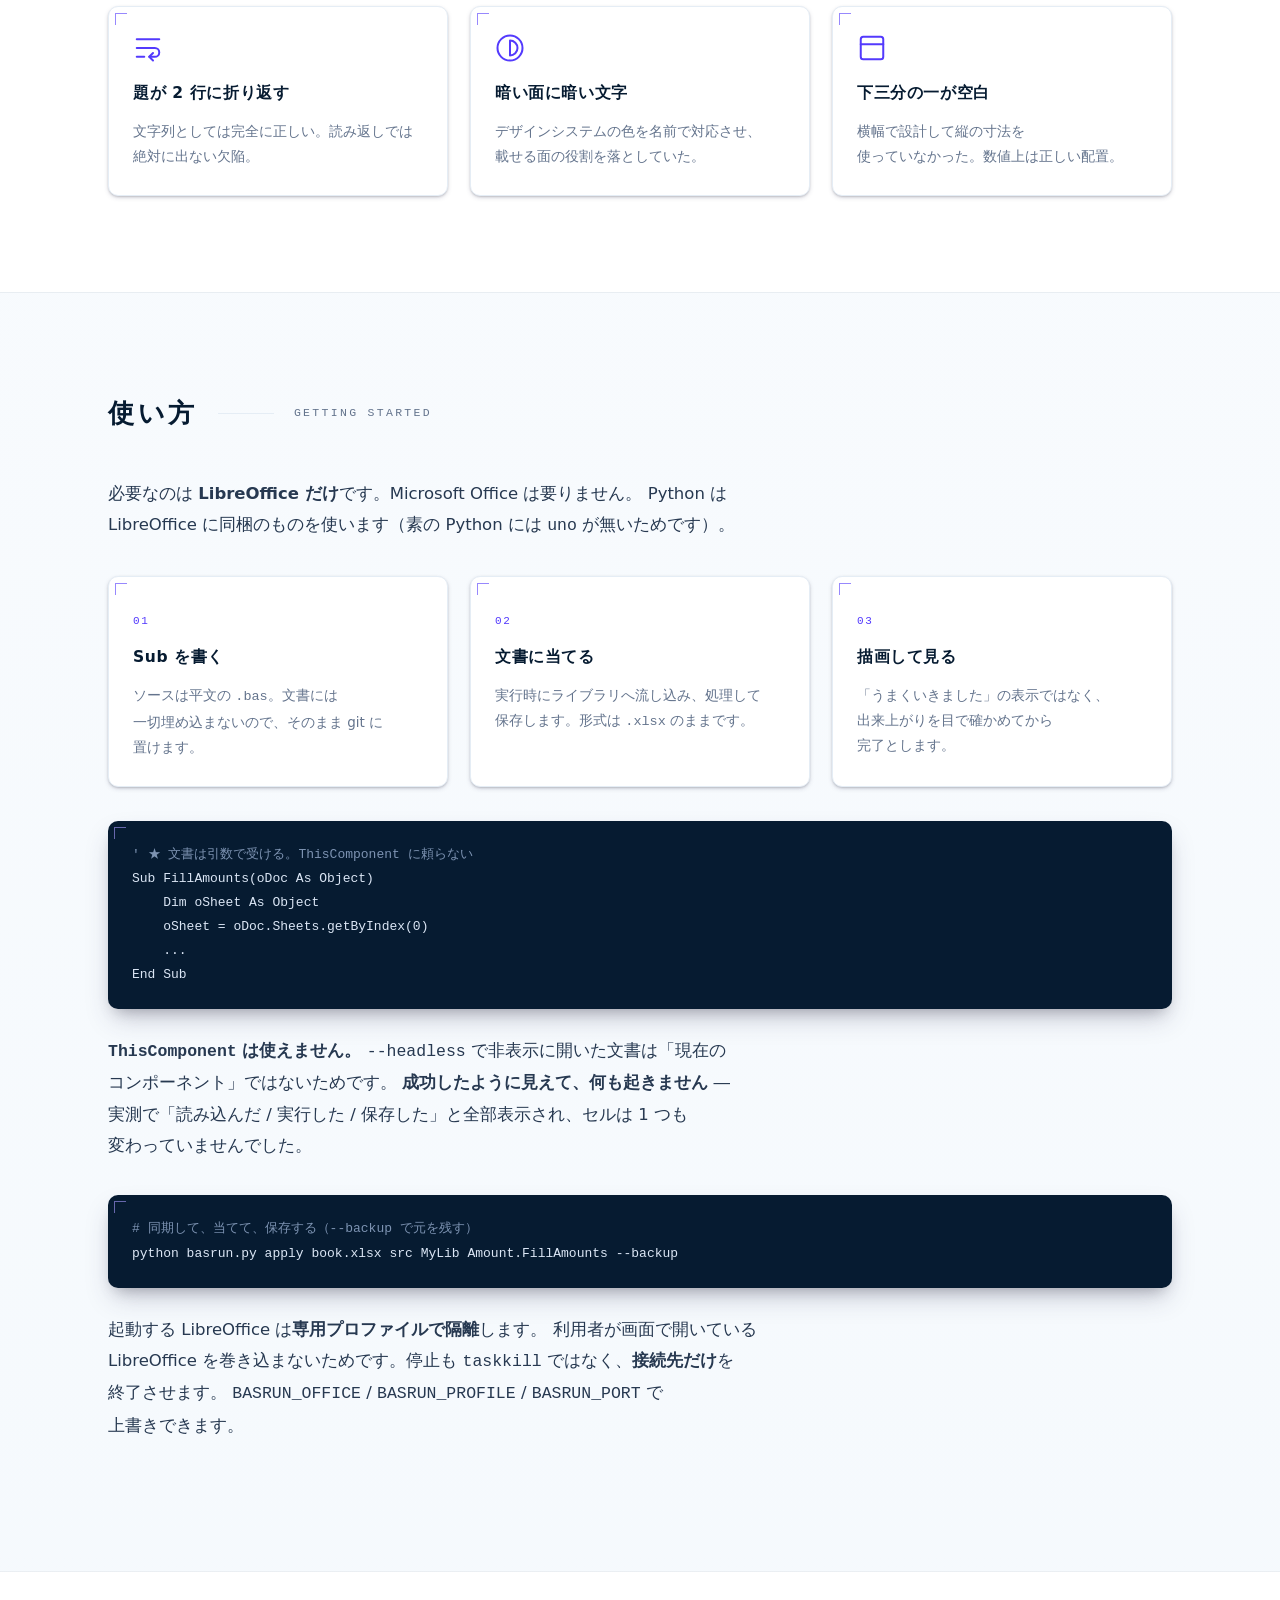
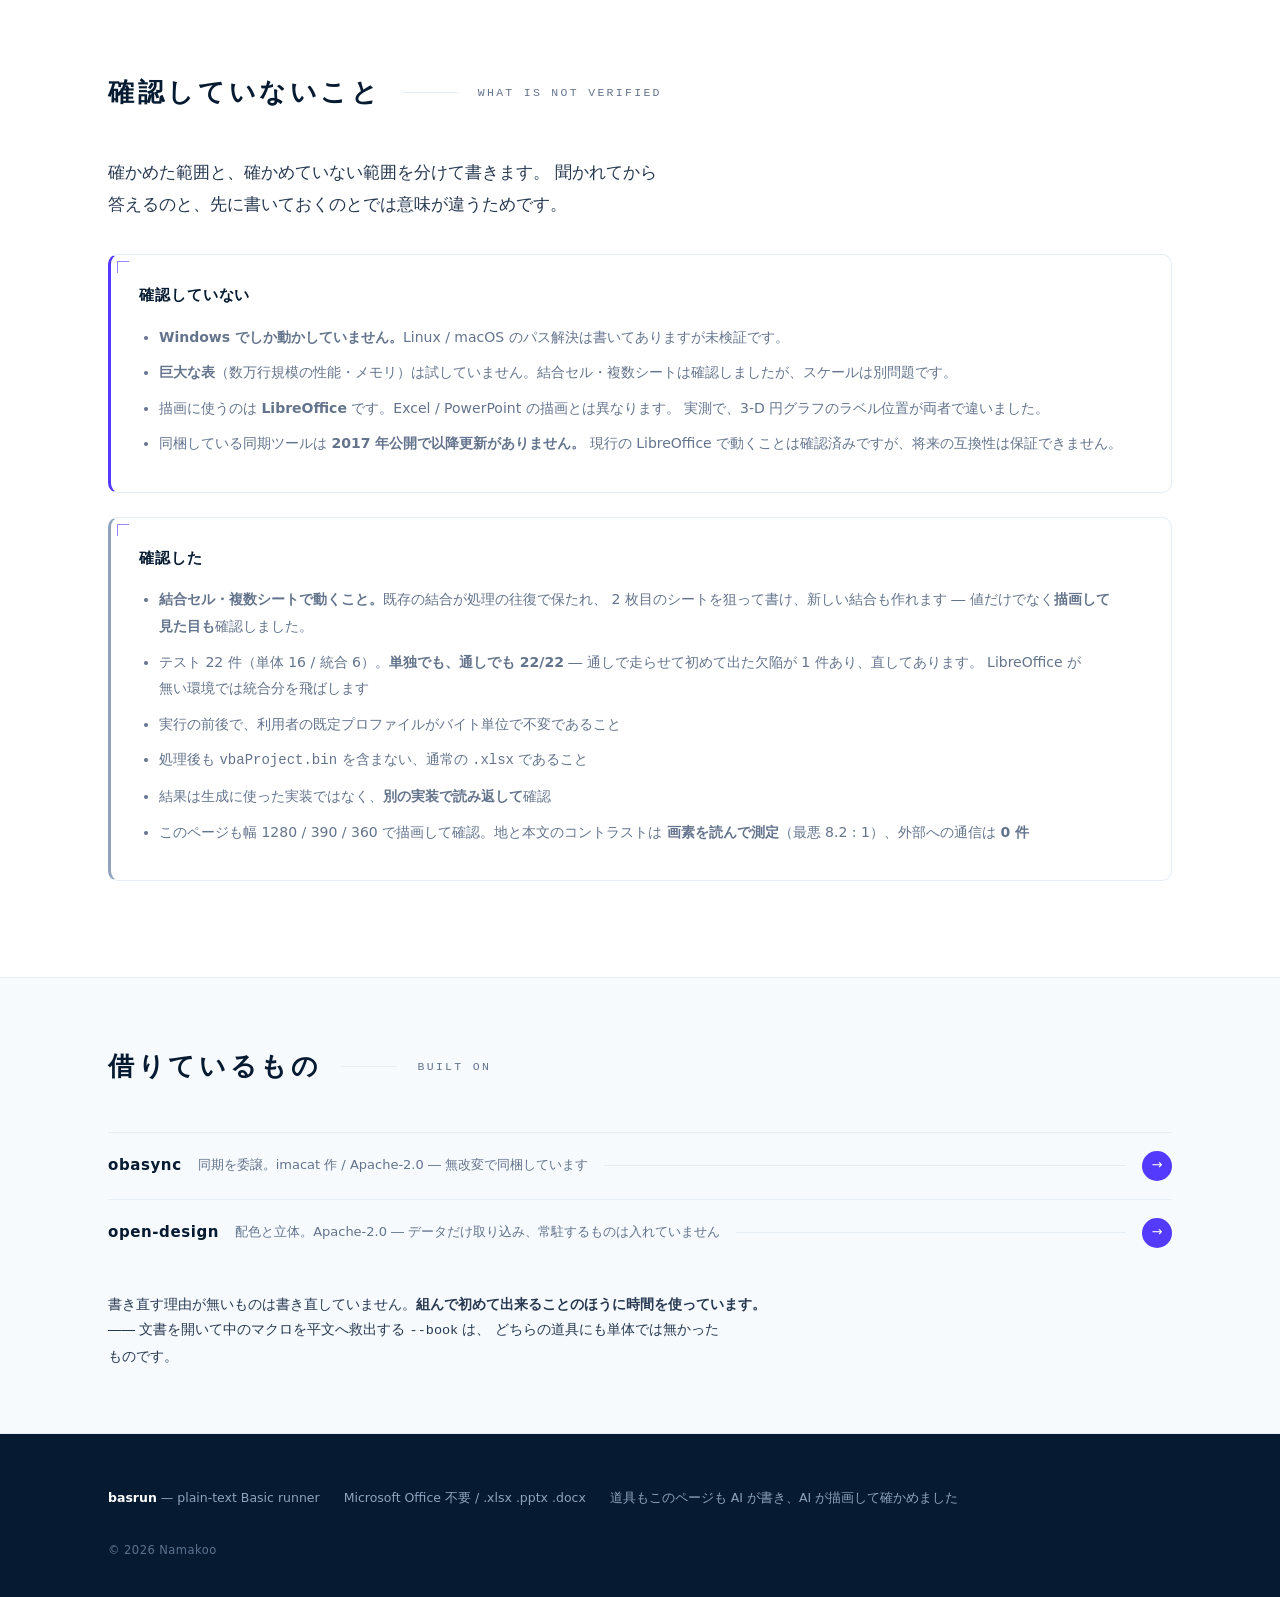
==== commit cbf42ad0: "PC ヘッダー: brand を少し右へ（nav 左パディング 44→80px、右と nav 位置は不変）。?v=13" ====
--- a/index.html
+++ b/index.html
@@ -20,7 +20,7 @@
 <link rel="alternate" hreflang="en" href="https://watasisaikou.github.io/index.en.html">
 <!-- ★ GitHub Pages は max-age=600 で CSS をキャッシュする。CSS を変えたら
      ?v を上げると、古い CSS が新しい HTML と食い違うのを防げる（キャッシュ破棄）。 -->
-<link rel="stylesheet" href="style.css?v=12">
+<link rel="stylesheet" href="style.css?v=13">
 </head>
 <body>
 
--- a/style.css
+++ b/style.css
@@ -60,10 +60,11 @@
    ぼかしだけでは隠れないので不透明にする。 */
 header{position:sticky;top:0;z-index:20;background:#fff;
        border-bottom:1px solid var(--border)}
-/* ★ ヘッダーは全幅に広げる（コンテンツは 1120px 中央寄せのまま）。brand が左端、
-   nav リンクが右端に張り出して「広がり」を出す。左右は 44px でエッジに余白。 */
+/* ★ ヘッダーは全幅に広げる（コンテンツは 1120px 中央寄せのまま）。brand が左寄り、
+   nav リンクが右端に張り出して「広がり」を出す。★ 左パディングを右より大きく取り、
+   brand をエッジから少し内側に置く（nav 位置は右 44px のまま不変）。 */
 .nav{max-width:none;margin:0 auto;display:flex;align-items:center;
-     gap:32px;padding:0 44px;height:64px}
+     gap:32px;padding:0 44px 0 80px;height:64px}
 .brand{font-weight:700;letter-spacing:.06em;font-size:17px;margin-right:auto}
 .brand small{display:block;font-weight:400;font-size:10px;color:var(--muted);
              letter-spacing:.18em}
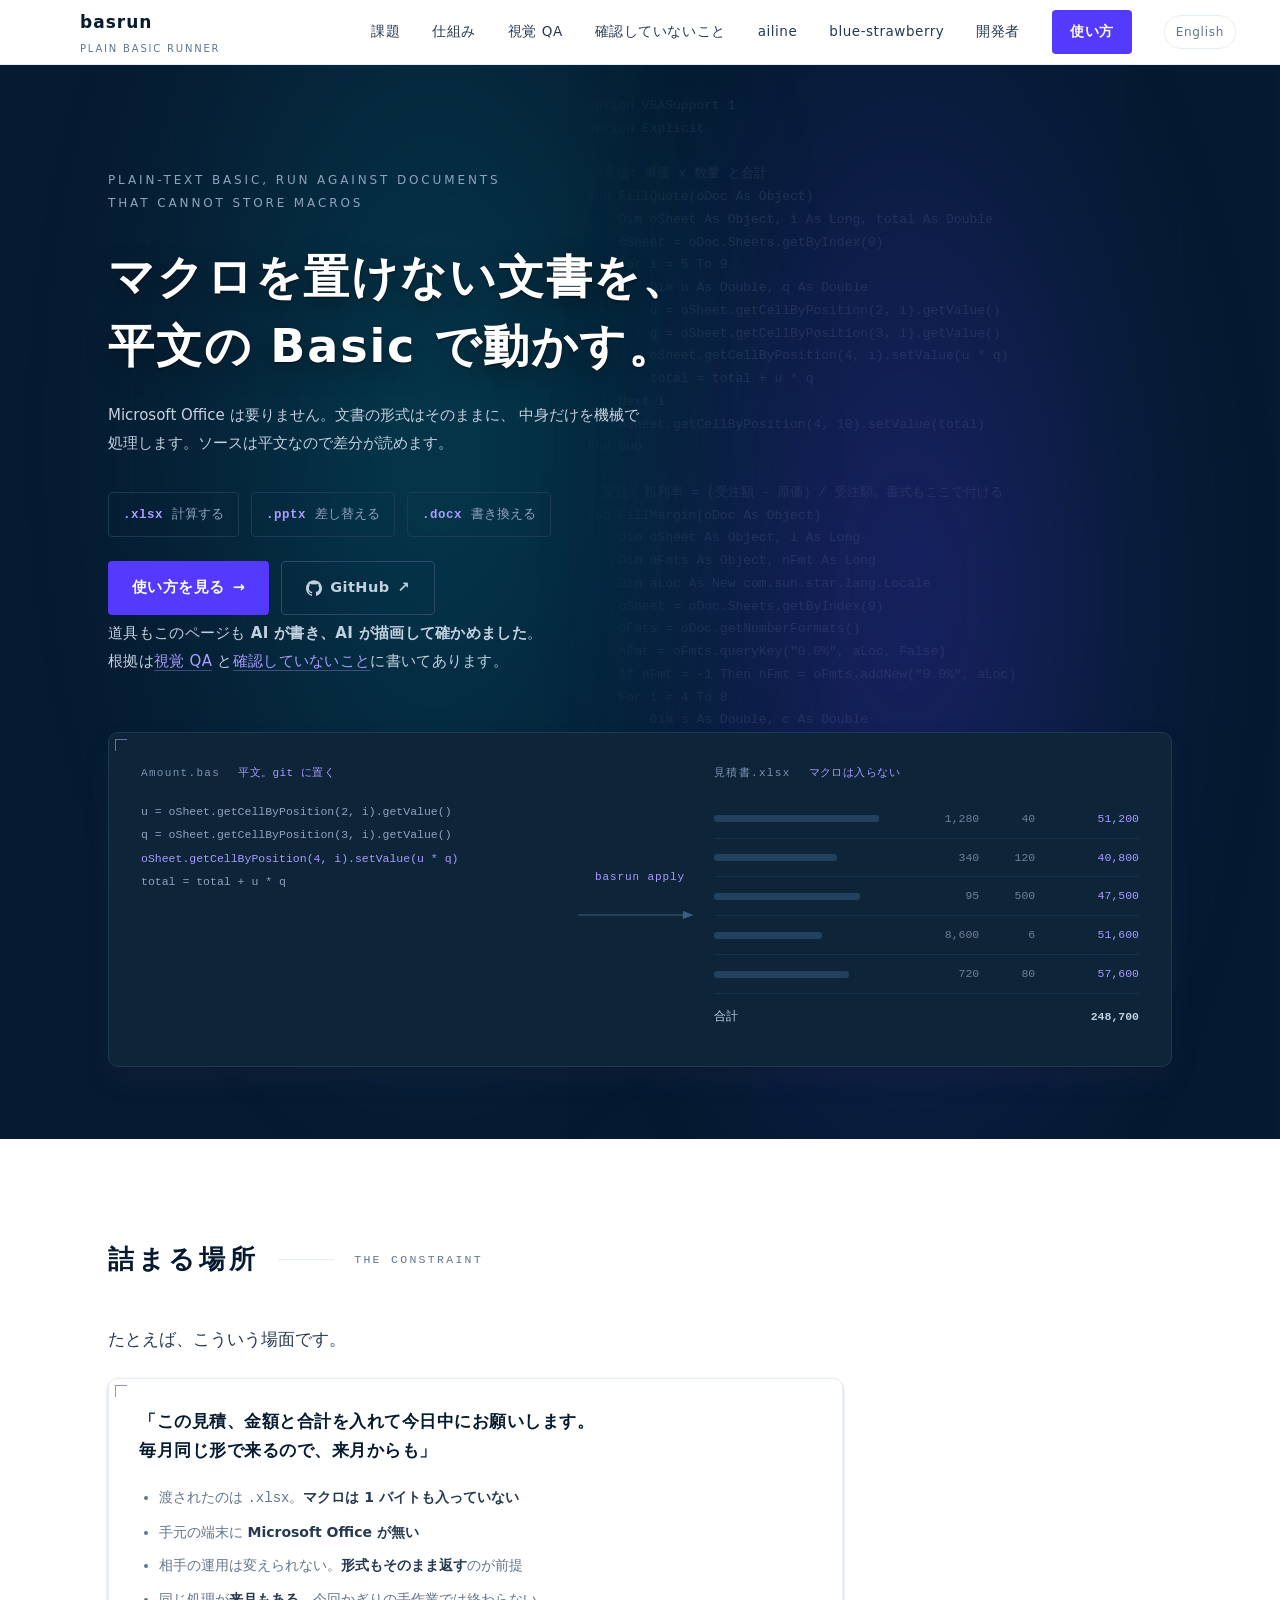
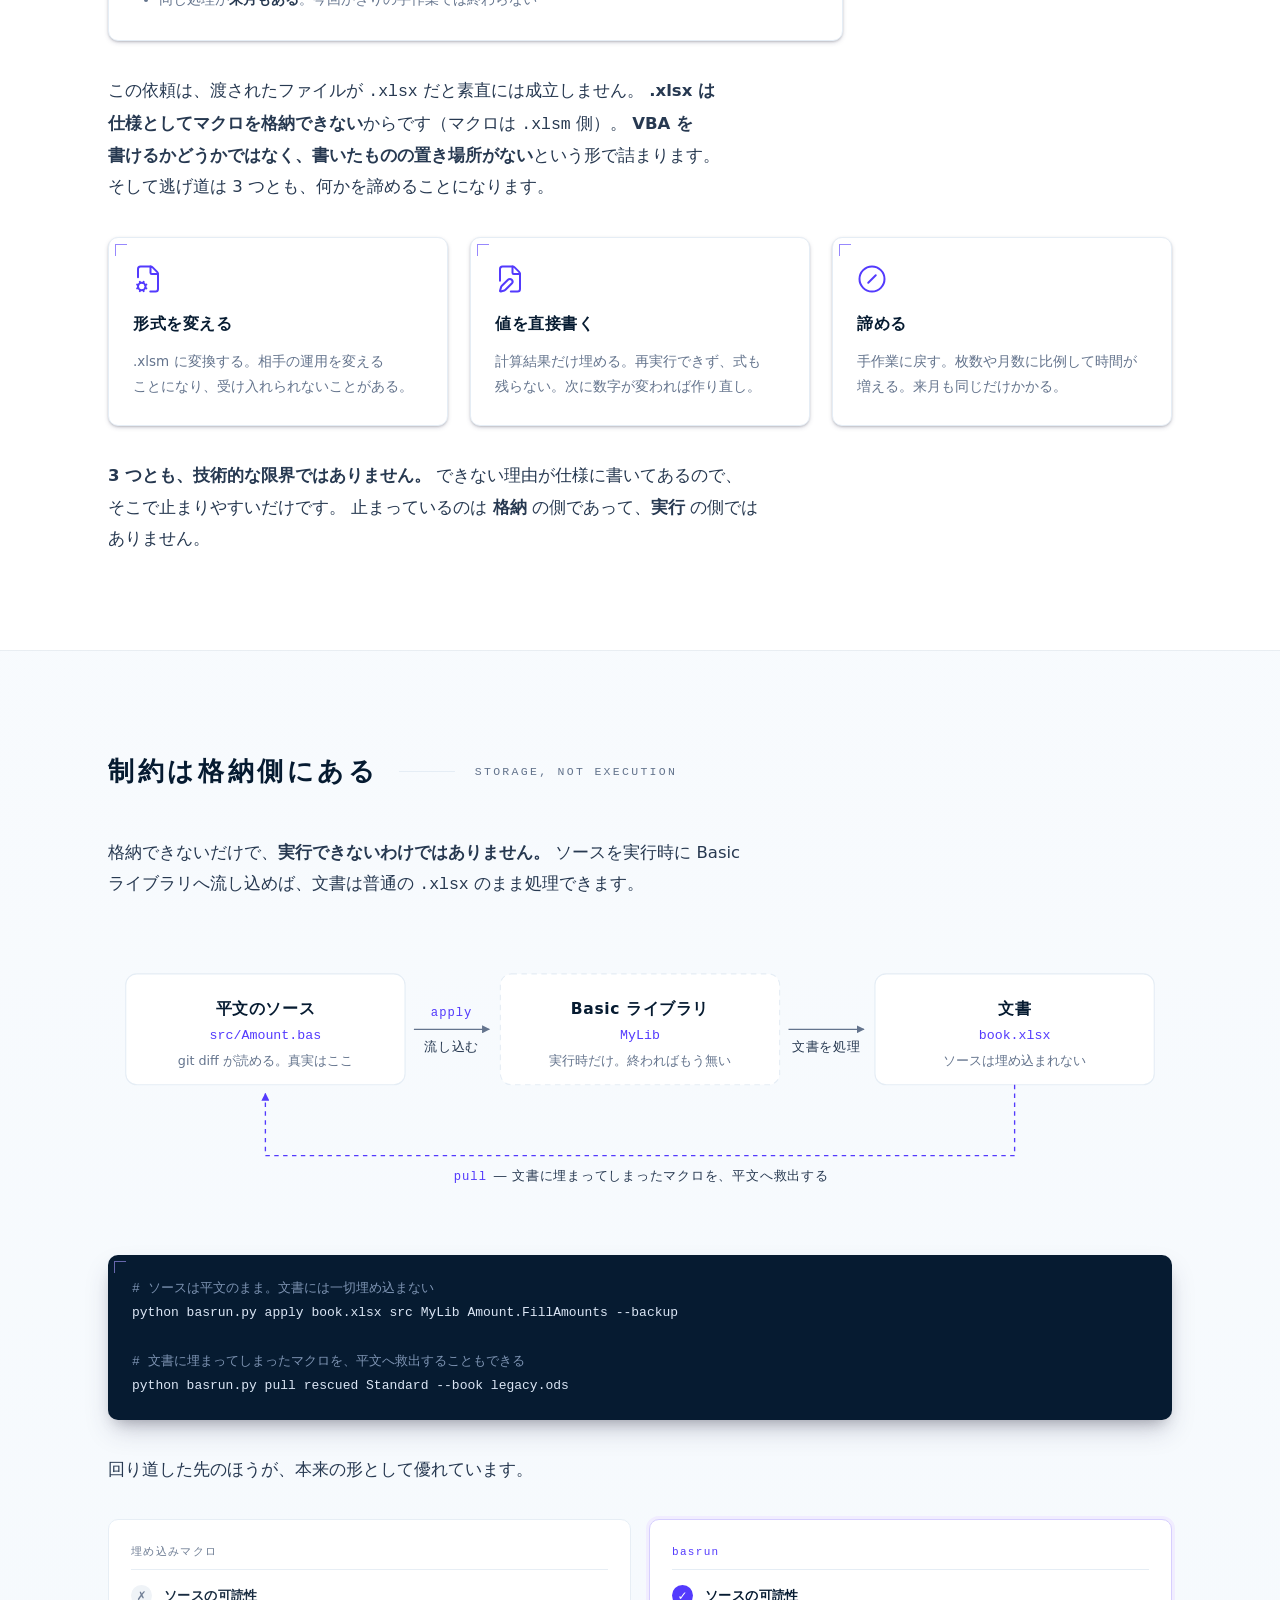
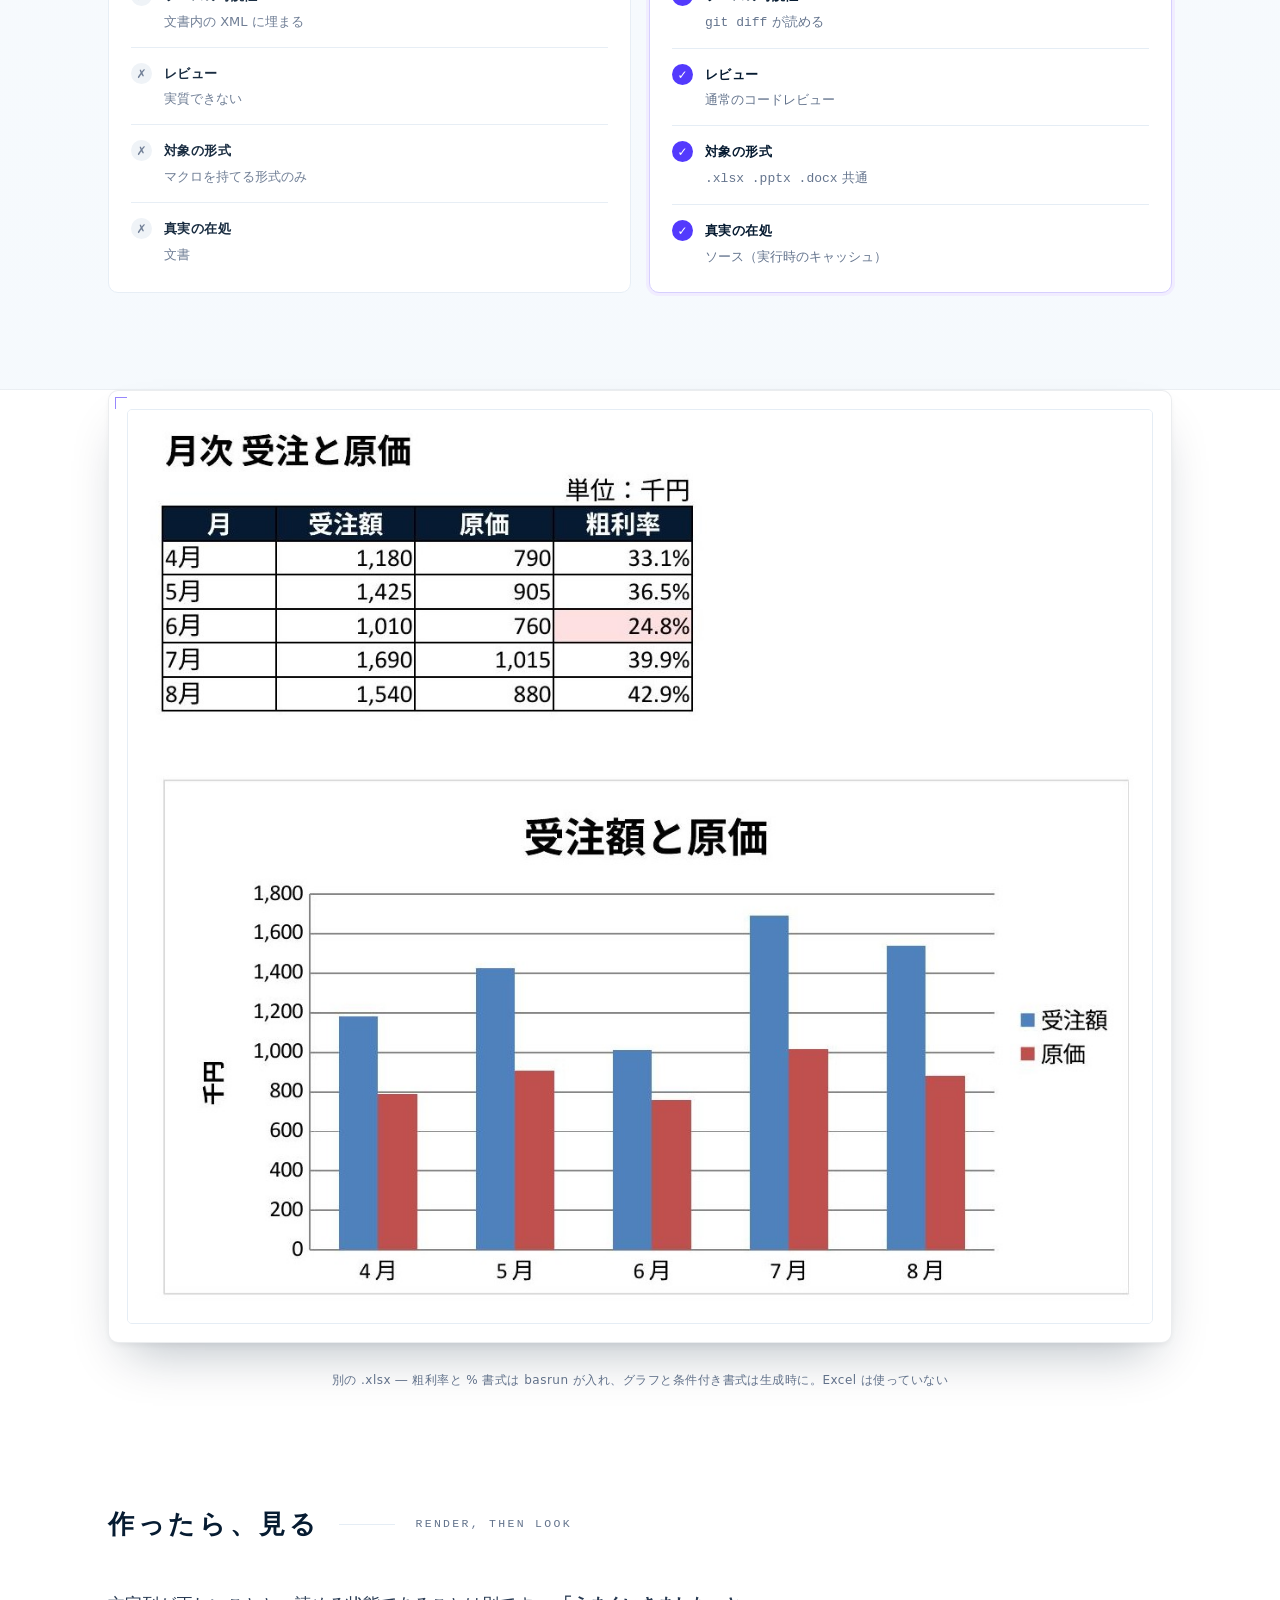
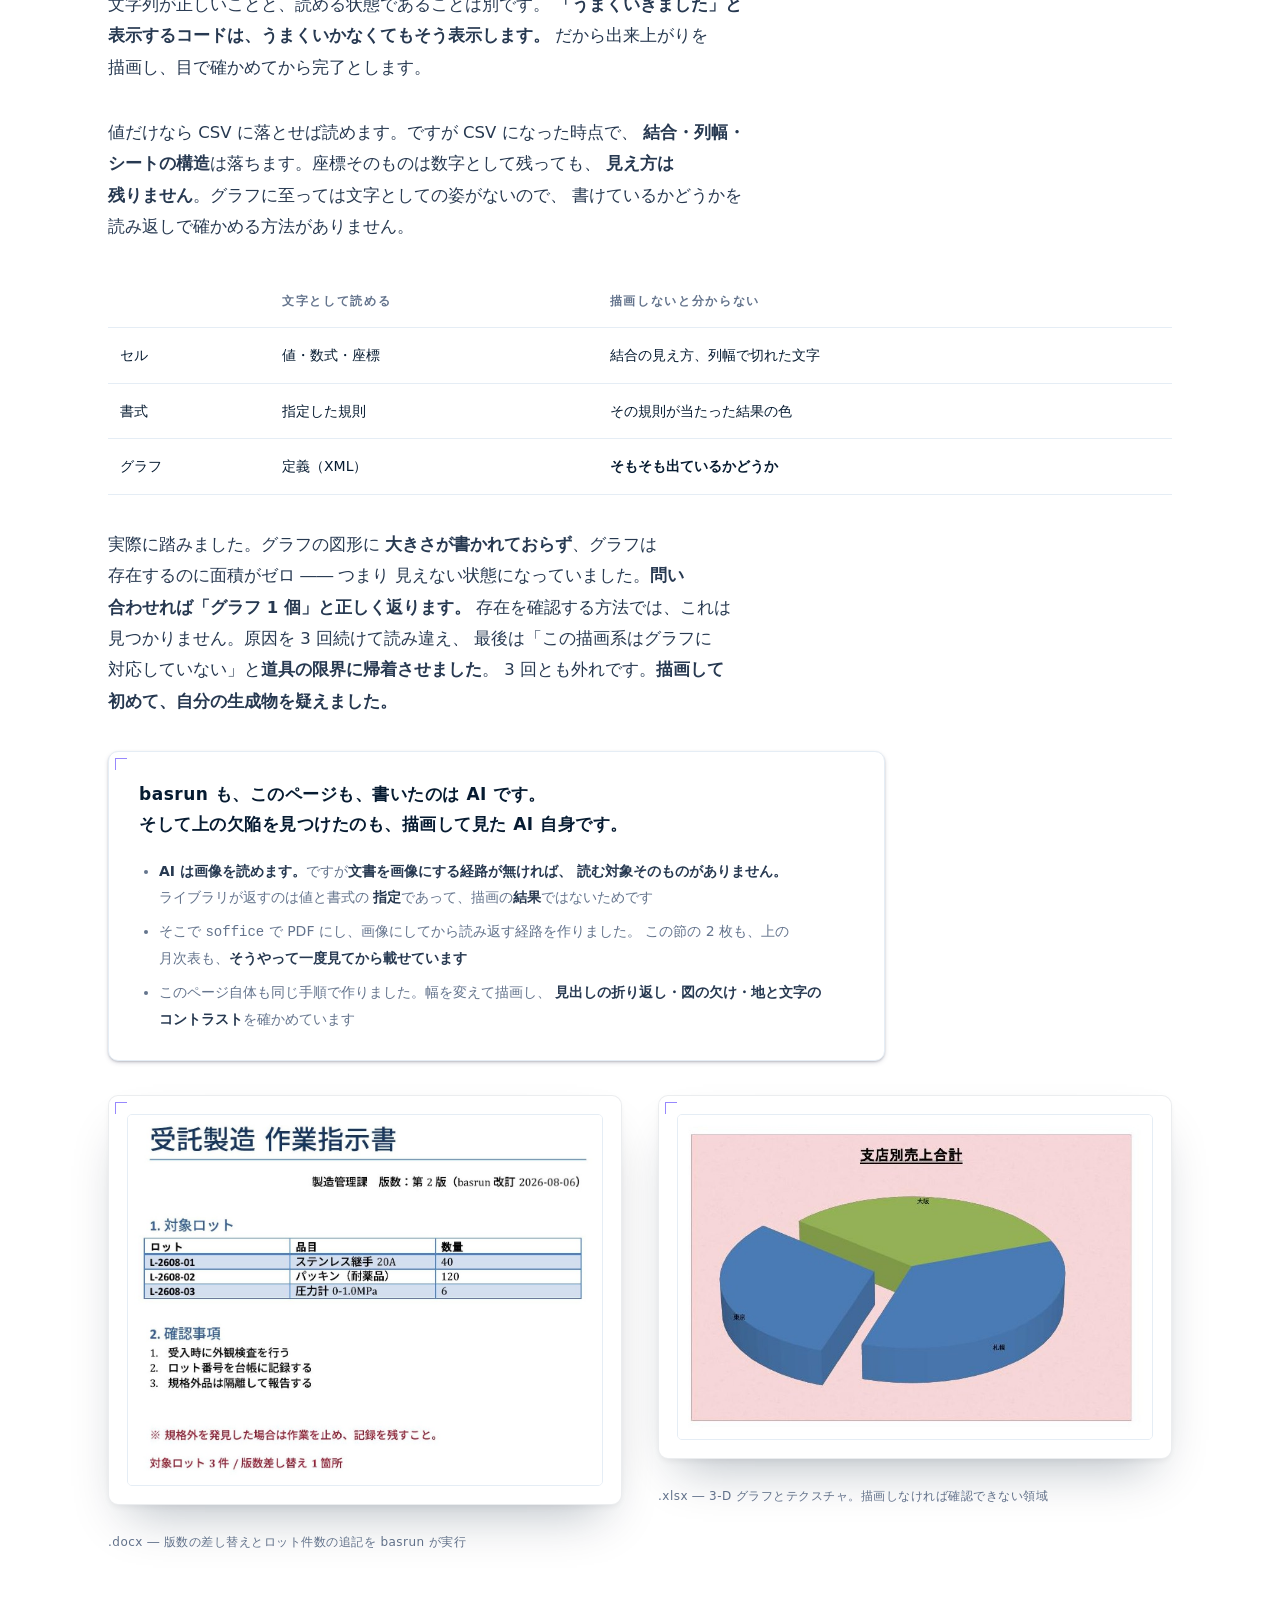
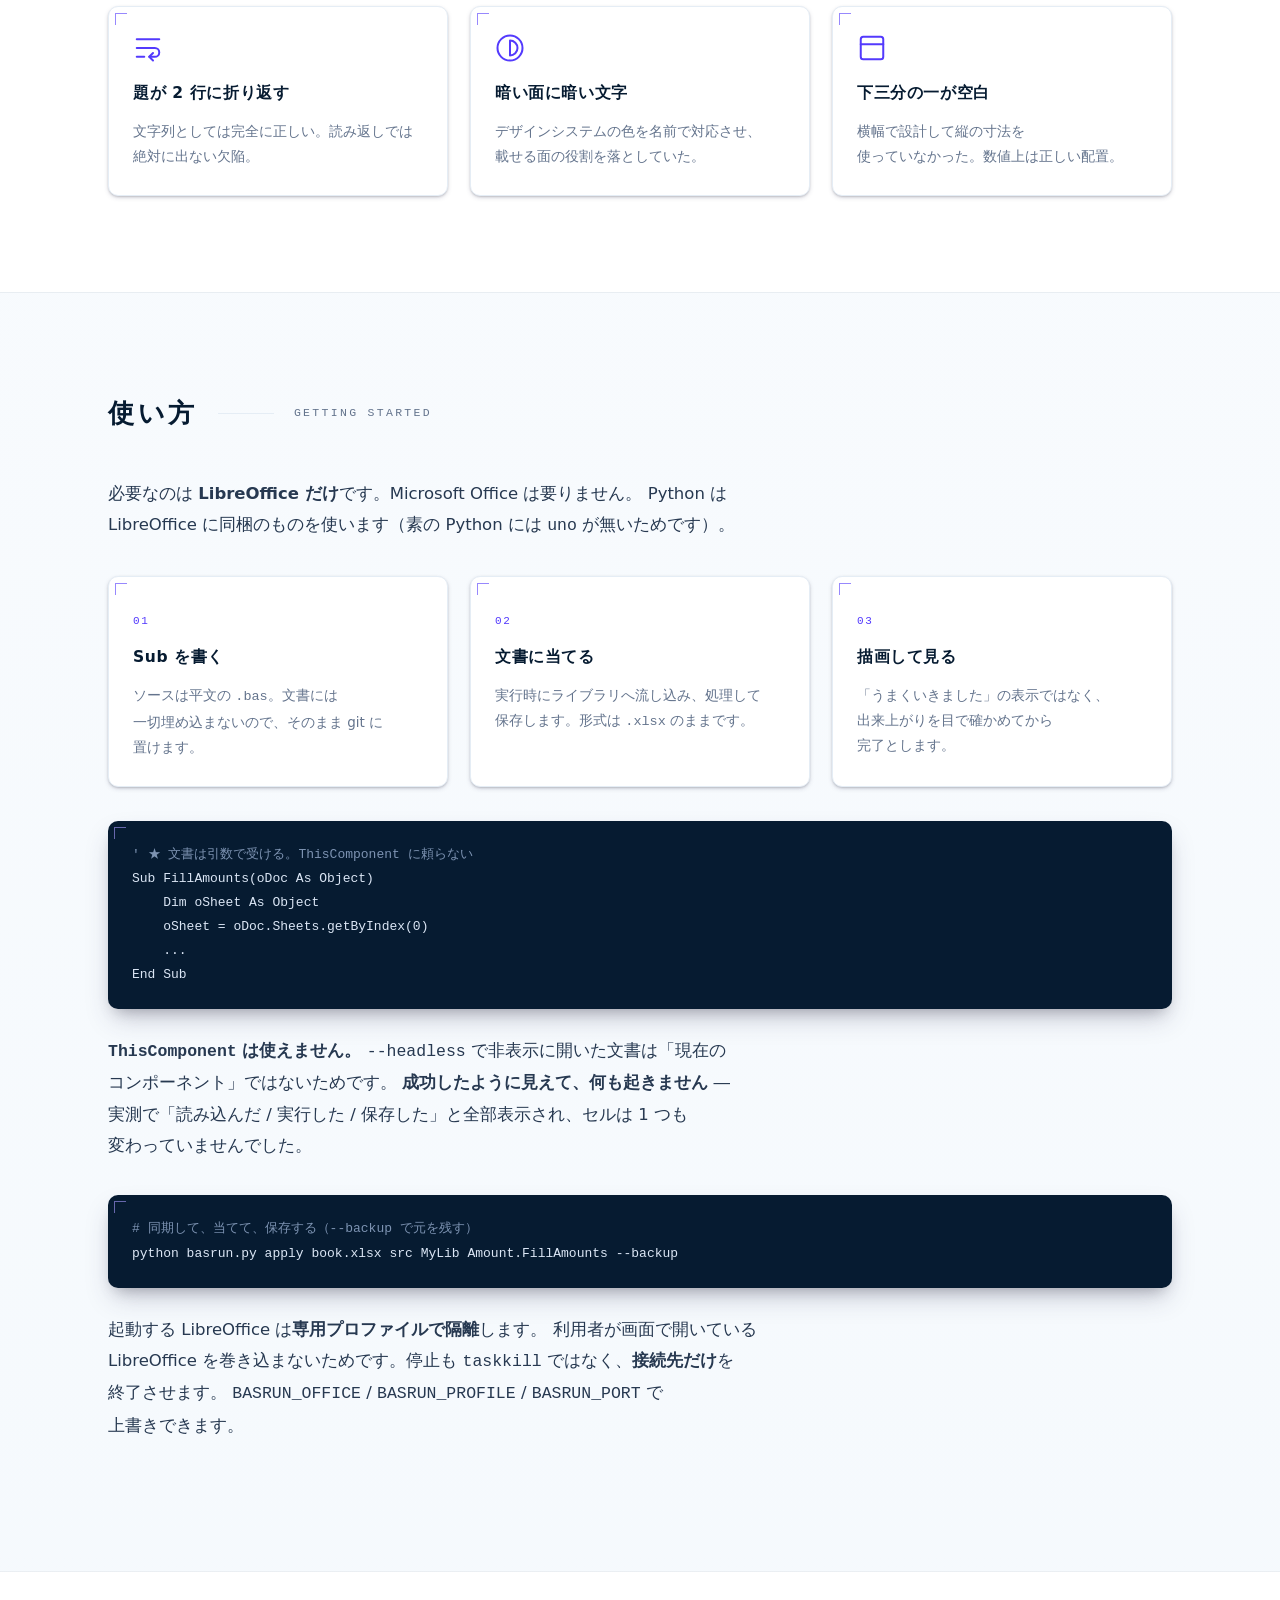
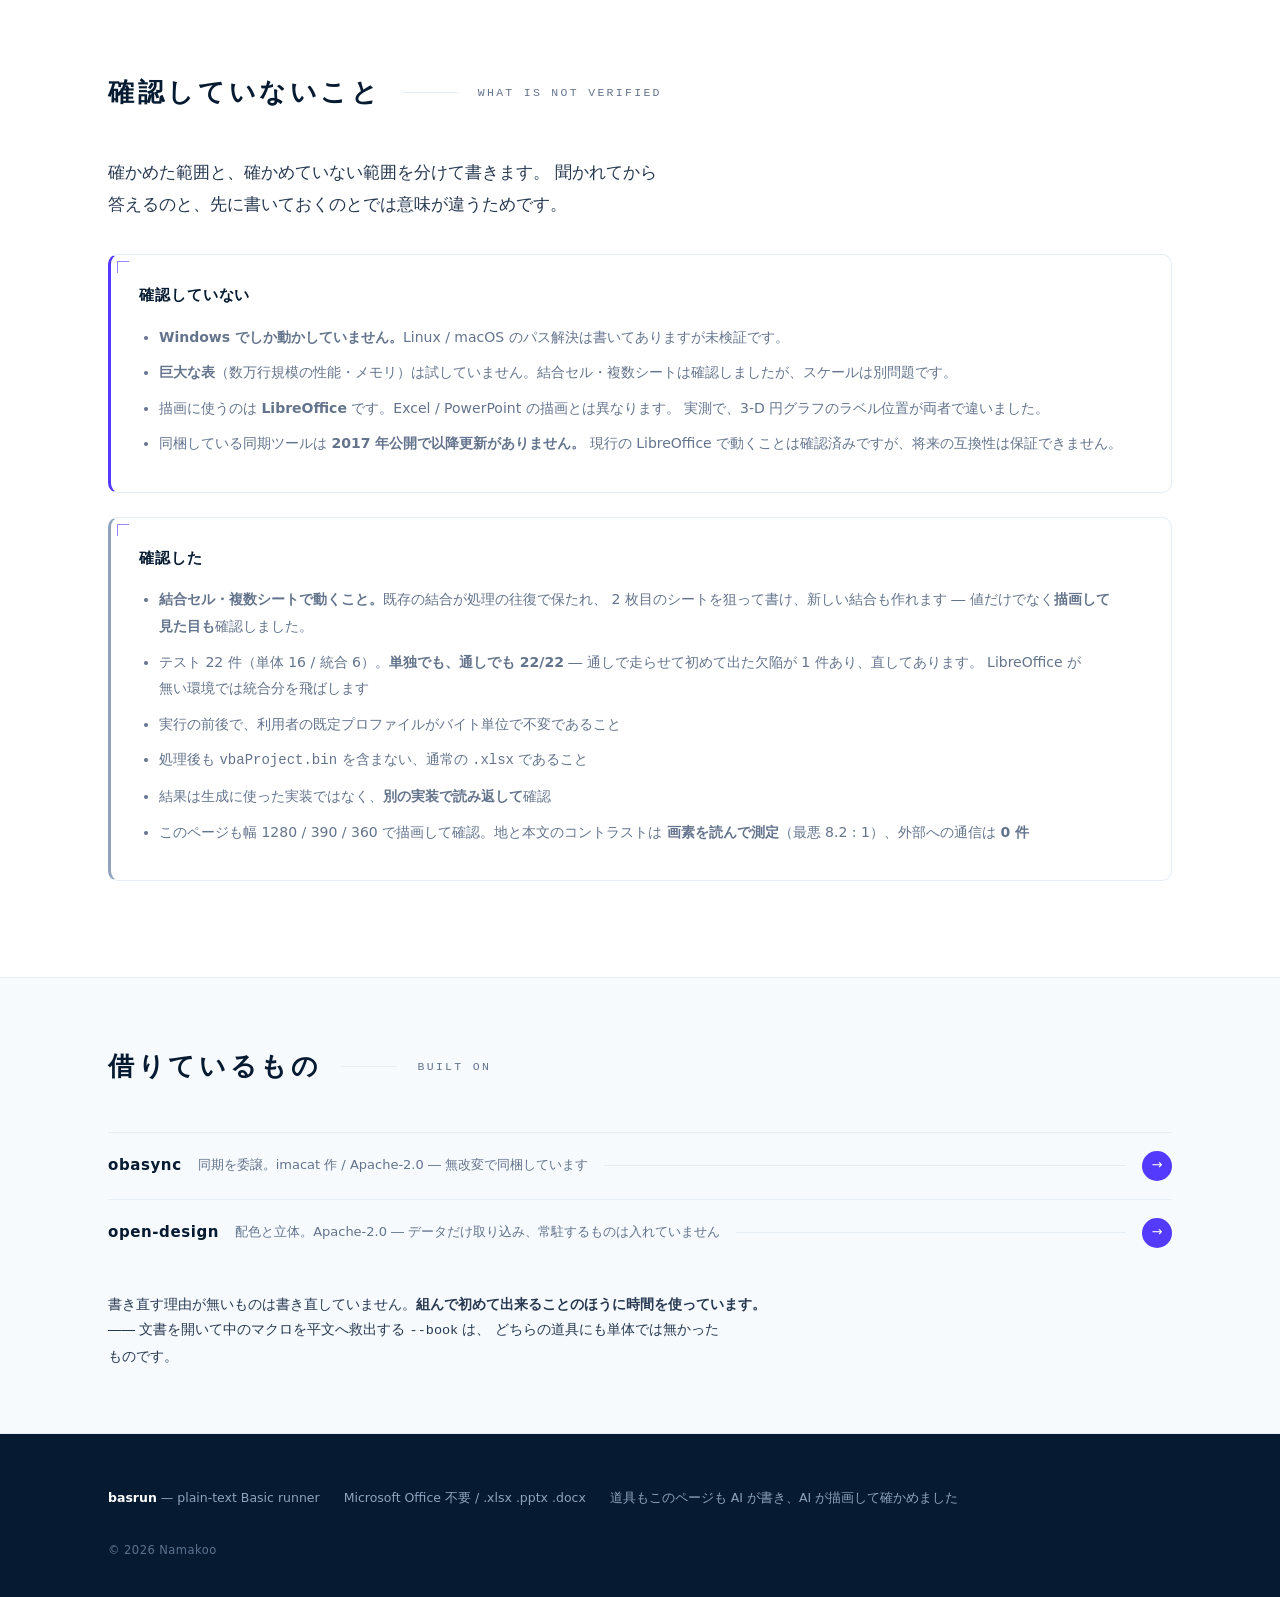
==== commit 2bc1eeca: "blue-strawberry LP (日英) + nav 相互リンク + Findy 図版を 8/14 版 (73.0・TS 65.7) に更新 + dev.to 記事リンク" ====
--- a/index.html
+++ b/index.html
@@ -4,23 +4,24 @@
 <meta charset="utf-8">
 <meta name="viewport" content="width=device-width, initial-scale=1">
 <title>basrun — マクロを置けない文書を、平文の Basic で動かす</title>
+<link rel="icon" href="data:image/svg+xml,%3Csvg xmlns='http://www.w3.org/2000/svg' viewBox='0 0 64 64'%3E%3Crect width='64' height='64' rx='14' fill='%23533afd'/%3E%3Ctext x='32' y='46' font-size='40' font-weight='700' font-family='Arial,Helvetica,sans-serif' fill='%23ffffff' text-anchor='middle'%3Eb%3C/text%3E%3C/svg%3E">
 <meta name="description" content="Microsoft Office を持たずに .xlsx / .pptx / .docx を機械で処理する。ソースは平文のまま git に置き、実行時にライブラリへ流し込む。">
 <!-- 共有プレビュー。★ 収集元の多くは絶対 URL でないと画像を拾わないので、
      デプロイ先 (GitHub Pages ルート) の絶対 URL にしてある。
      画像は生成した抽象背景 + PIL で本物の文字を合成（make_og.py）。 -->
 <meta property="og:type" content="website">
-<meta property="og:url" content="https://watasisaikou.github.io/">
+<meta property="og:url" content="https://namakoo-dev.github.io/">
 <meta property="og:title" content="basrun — マクロを置けない文書を、平文の Basic で動かす">
 <meta property="og:description" content="Office 無しで .xlsx / .pptx / .docx を機械で処理する。ソースは平文のまま git に置き、実行時にライブラリへ流し込む。">
-<meta property="og:image" content="https://watasisaikou.github.io/assets/og.jpg">
+<meta property="og:image" content="https://namakoo-dev.github.io/assets/og.jpg">
 <meta property="og:image:width" content="1200">
 <meta property="og:image:height" content="630">
 <meta name="twitter:card" content="summary_large_image">
-<link rel="alternate" hreflang="ja" href="https://watasisaikou.github.io/">
-<link rel="alternate" hreflang="en" href="https://watasisaikou.github.io/index.en.html">
+<link rel="alternate" hreflang="ja" href="https://namakoo-dev.github.io/">
+<link rel="alternate" hreflang="en" href="https://namakoo-dev.github.io/index.en.html">
 <!-- ★ GitHub Pages は max-age=600 で CSS をキャッシュする。CSS を変えたら
      ?v を上げると、古い CSS が新しい HTML と食い違うのを防げる（キャッシュ破棄）。 -->
-<link rel="stylesheet" href="style.css?v=13">
+<link rel="stylesheet" href="style.css?v=14">
 </head>
 <body>
 
@@ -32,6 +33,7 @@
     <a href="#qa">視覚 QA</a>
     <a href="#limits">確認していないこと</a>
     <a class="pg" href="ailine.html">ailine</a>
+    <a class="pg" href="blue-strawberry.html">blue-strawberry</a>
     <a class="pg" href="about.html">開発者</a>
     <a class="cta" href="#use">使い方</a>
     <a class="lang" href="index.en.html">English</a>
@@ -89,7 +91,7 @@
     </ul>
     <div class="hero-cta">
       <a class="go" href="#use">使い方を見る<span aria-hidden="true"> →</span></a>
-      <a class="go ghost" href="https://github.com/watasisaikou/basrun" target="_blank" rel="noopener">
+      <a class="go ghost" href="https://github.com/namakoo-dev/basrun" target="_blank" rel="noopener">
         <svg width="16" height="16" viewBox="0 0 24 24" fill="currentColor" aria-hidden="true"><path d="M12 .5C5.37.5 0 5.87 0 12.5c0 5.3 3.44 9.8 8.21 11.39.6.11.82-.26.82-.58v-2.03c-3.34.73-4.04-1.61-4.04-1.61-.55-1.39-1.34-1.76-1.34-1.76-1.09-.75.08-.73.08-.73 1.2.08 1.84 1.24 1.84 1.24 1.07 1.84 2.81 1.31 3.5 1 .11-.78.42-1.31.76-1.61-2.67-.3-5.47-1.33-5.47-5.93 0-1.31.47-2.38 1.24-3.22-.12-.3-.54-1.52.12-3.18 0 0 1.01-.32 3.3 1.23a11.5 11.5 0 0 1 6.01 0c2.29-1.55 3.3-1.23 3.3-1.23.66 1.66.24 2.88.12 3.18.77.84 1.24 1.91 1.24 3.22 0 4.61-2.81 5.63-5.49 5.93.43.37.81 1.1.81 2.22v3.29c0 .32.22.7.83.58C20.56 22.3 24 17.8 24 12.5 24 5.87 18.63.5 12 .5z"/></svg>
         GitHub<span aria-hidden="true"> ↗</span></a>
     </div>
--- a/style.css
+++ b/style.css
@@ -478,10 +478,9 @@
   /* ★ モバイルは nav 項目が多い(brand+相互リンク+開発者+CTA+言語=5要素)。英語は
      ラベルが長く(Developer/Get started)1行に収まらないので、2行に折り返す:
      brand を1行目に占有させ、リンク群を2行目へ。どのラベル幅でも破綻しない。
-     ★ 各項目は内部で改行させない(pill が縦に潰れる事故を防ぐ)。左右余白の inline は上書き。 */
-  .nav{flex-wrap:wrap;height:auto;gap:10px 14px;
-       padding-top:10px !important;padding-bottom:10px !important;
-       padding-left:16px !important;padding-right:16px !important}
+     ★ 各項目は内部で改行させない(pill が縦に潰れる事故を防ぐ)。余白は基底 .nav の
+     0 44px 0 80px をモバイル向けに上書き(このブロックが後勝ちなので !important 不要)。 */
+  .nav{flex-wrap:wrap;height:auto;gap:10px 14px;padding:10px 16px}
   .nav .brand{width:100%;margin-right:0}
   .nav a,.nav .lang{white-space:nowrap}
   .brand small{display:none}
